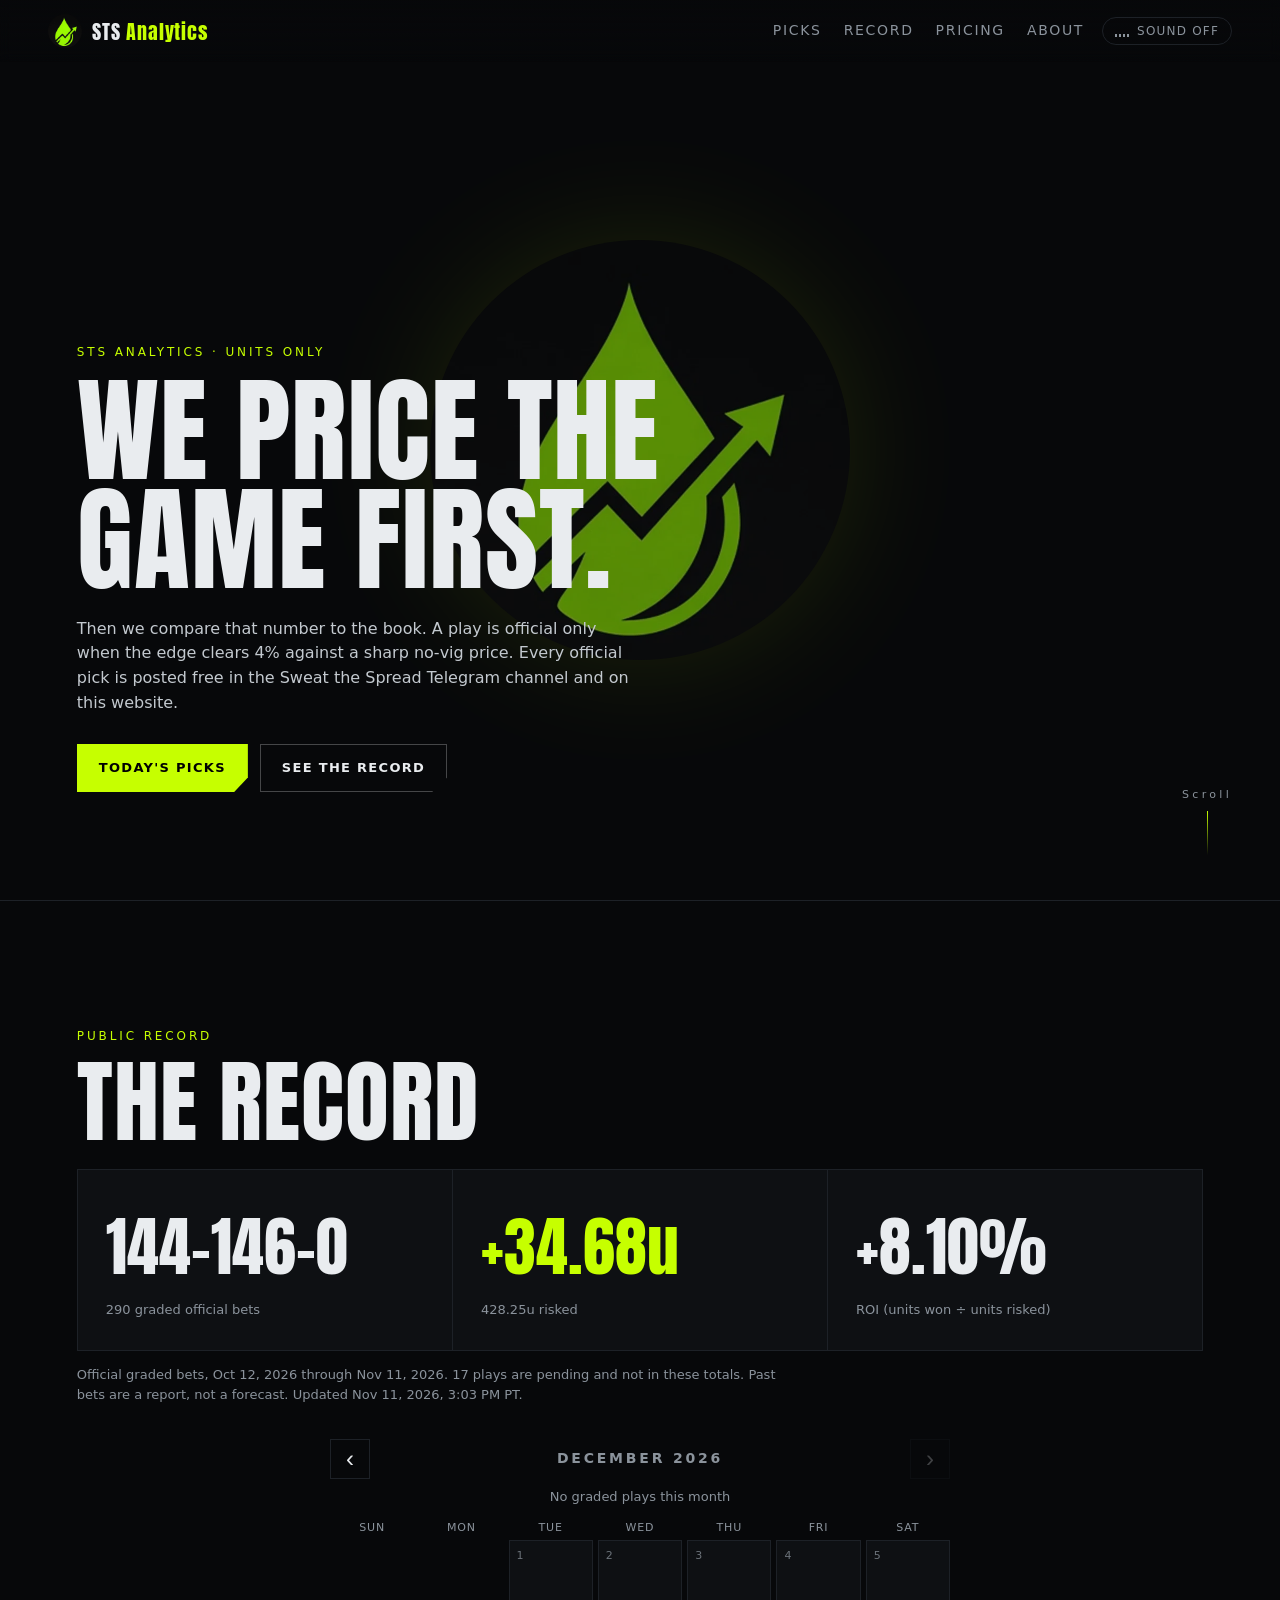
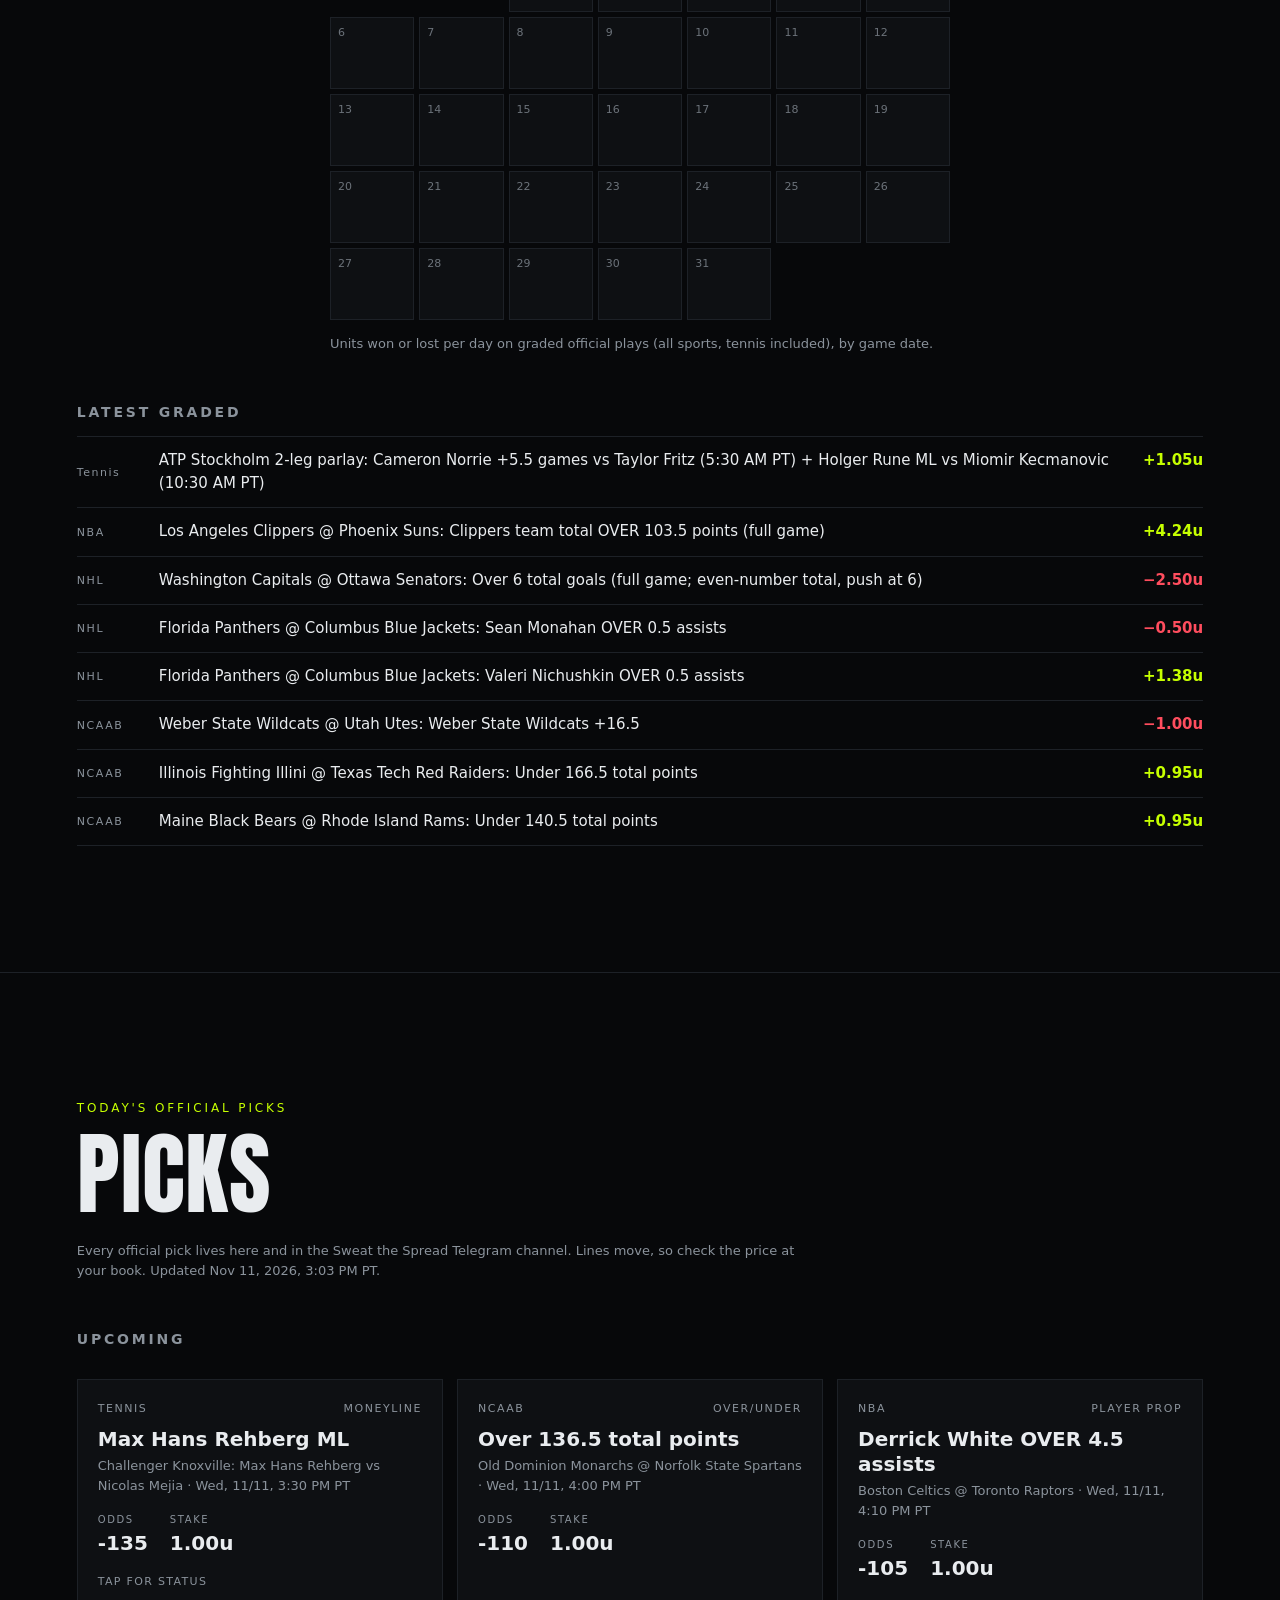
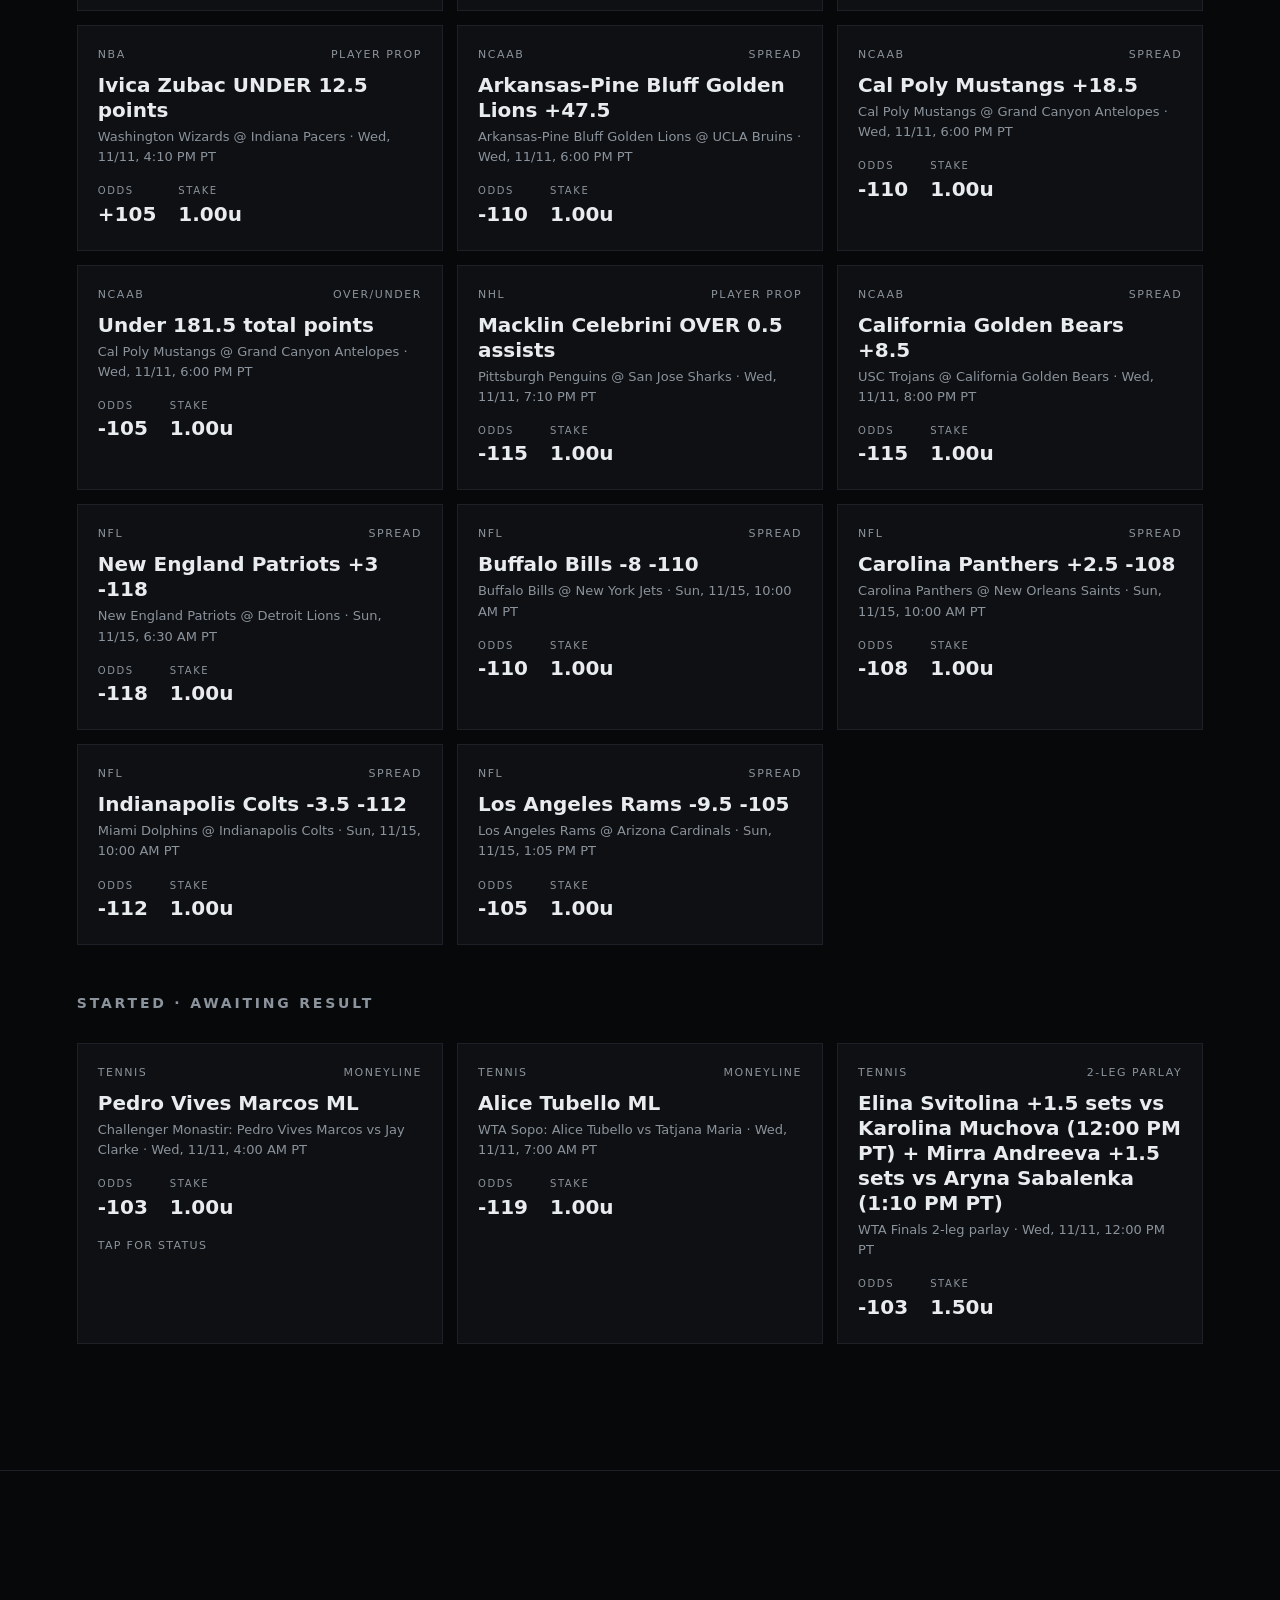
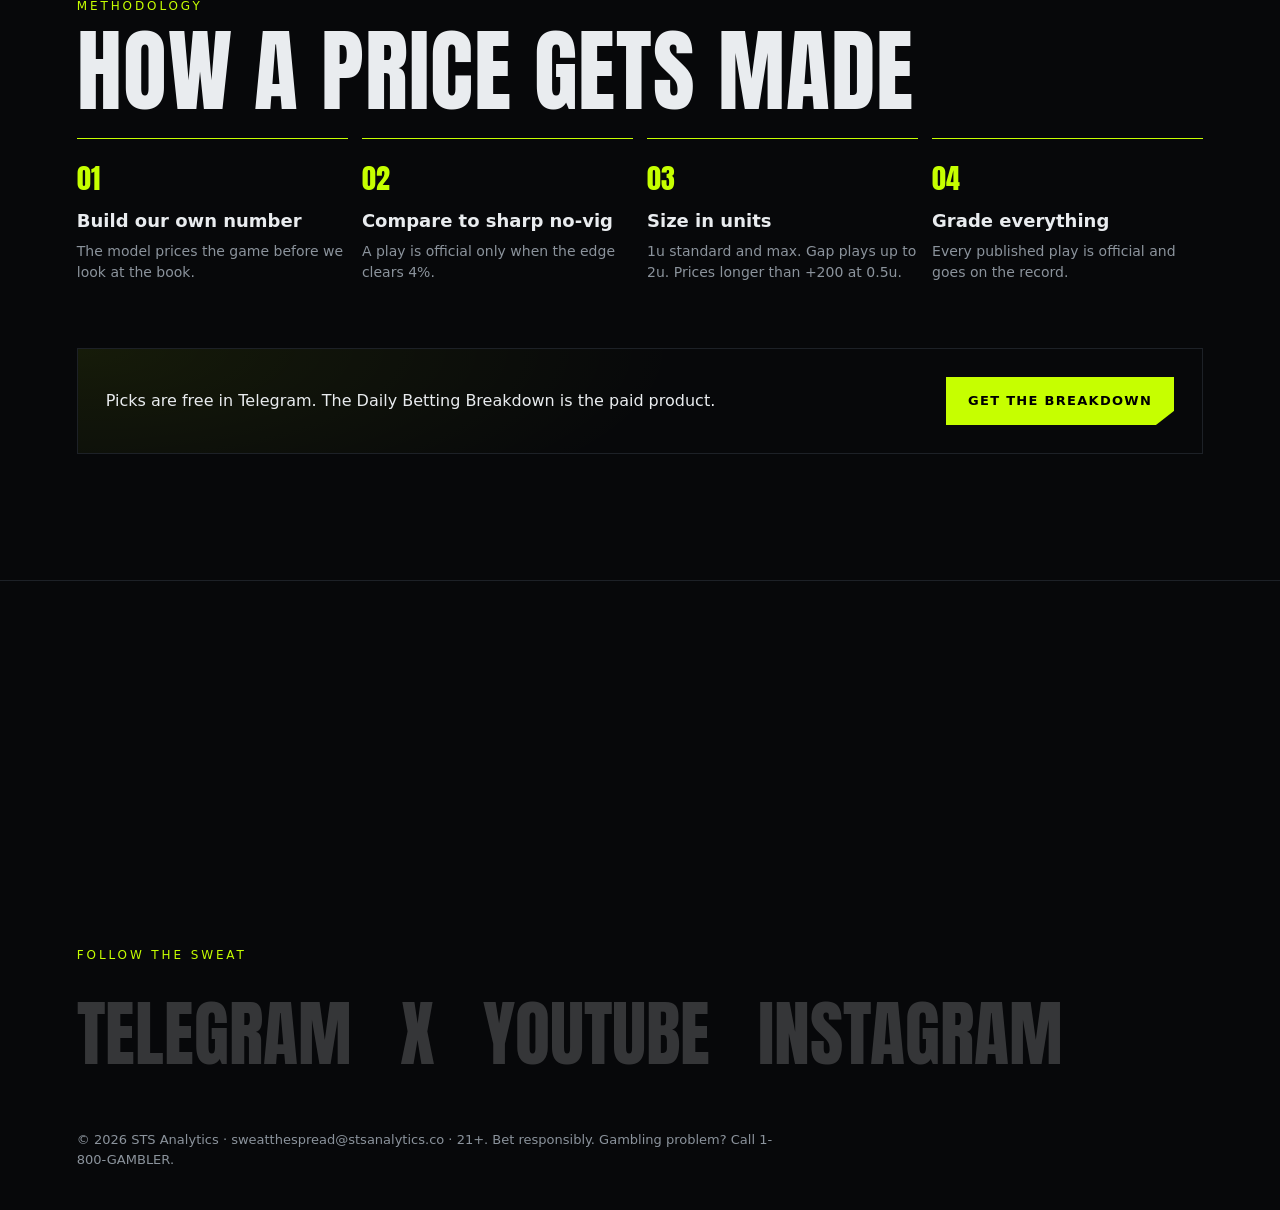
==== index.html @ be9ca6a3 "site update 2026-11-11_1503" ====
<!doctype html>
<html lang="en">
<head>
<meta charset="utf-8">
<meta name="viewport" content="width=device-width,initial-scale=1,viewport-fit=cover">
<title>STS Analytics — Sweat the Spread</title>
<meta name="description" content="Model-first betting analytics. Every official pick posted free, graded in units.">
<meta name="robots" content="noindex,nofollow">
<meta name="theme-color" content="#07080a">
<link rel="icon" href="/assets/favicon.ico">
<link rel="preload" href="/assets/sweat_the_spread_profile.webp" as="image">
<link rel="stylesheet" href="/style.css?v=20261108rr">
</head>
<body>
<a class="skip" href="#picks">Skip to picks</a>
<header class="nav">
  <a class="brand" href="/"><img src="/assets/sweat_the_spread_profile.webp" alt="" width="34" height="34"><span>STS<b>Analytics</b></span></a>
  <nav><a href="/#picks" class="glitch" data-text="Picks">Picks</a><a href="/#record" class="glitch" data-text="Record">Record</a><a href="/pricing/" class="glitch" data-text="Pricing">Pricing</a><a href="/about/" class="glitch" data-text="About">About</a></nav>
  <button id="sound" class="sound" aria-pressed="false" aria-label="Ambient sound off"><span class="bars"><i></i><i></i><i></i><i></i></span><span class="lbl">Sound off</span></button>
</header>

<section id="top" class="hero">
  <div id="hero3d" class="hero3d" aria-hidden="true"><img class="hero-fallback" src="/assets/sweat_the_spread_profile.webp" alt="" width="420" height="420"></div>
  <div class="hero-copy">
    <p class="kicker scramble">STS Analytics · Units only</p>
    <h1 class="glitch big" data-text="We price the game first.">We price the game first.</h1>
    <p class="lede">Then we compare that number to the book. A play is official only when the edge clears 4% against a sharp no‑vig price. Every official pick is posted free in the Sweat the Spread Telegram channel and on this website.</p>
    <div class="ctas"><a class="btn glitch" data-text="Today's picks" href="#picks">Today's picks</a><a class="btn ghost glitch" data-text="See the record" href="#record">See the record</a></div>
  </div>
  <div class="scrollhint"><span>Scroll</span><i></i></div>
</section>

<section id="record" class="sect reveal">
  <p class="kicker">Public record</p>
  <h2 class="glitch" data-text="The record">The record</h2>
  <div class="stats">
    <div class="stat"><span class="n" id="r-wl">—</span><span class="l" id="r-n">graded official bets</span></div>
    <div class="stat"><span class="n lime" id="r-u">—</span><span class="l" id="r-risk">units</span></div>
    <div class="stat"><span class="n" id="r-roi">—</span><span class="l">ROI (units won ÷ units risked)</span></div>
  </div>
  <p class="fine" id="r-fine">Past bets are a report, not a forecast.</p>
  <div class="cal" id="cal" aria-label="Units by day">
    <div class="calh"><button class="calnav" id="cal-prev" aria-label="Previous month">&#8249;</button><h3 id="cal-m">—</h3><button class="calnav" id="cal-next" aria-label="Next month">&#8250;</button></div>
    <p class="caltot" id="cal-tot"></p>
    <div class="calg calw"><span>Sun</span><span>Mon</span><span>Tue</span><span>Wed</span><span>Thu</span><span>Fri</span><span>Sat</span></div>
    <div class="calg" id="cal-g"></div>
    <p class="fine">Units won or lost per day on graded official plays (all sports, tennis included), by game date.</p>
  </div>
  <h3>Latest graded</h3>
  <ul class="graded" id="latest"></ul>
</section>

<section id="picks" class="sect picks">
  <p class="kicker">Today's official picks</p>
  <h2 class="glitch" data-text="Picks">Picks</h2>
  <p class="fine">Every official pick lives here and in the Sweat the Spread Telegram channel. Lines move, so check the price at your book. <span id="p-upd"></span></p>
  <h3>Upcoming</h3>
  <div class="cards" id="cards-up"></div>
  <h3>Started · awaiting result</h3>
  <div class="cards" id="cards-aw"></div>
  <noscript><p class="fine">Turn on JavaScript to load today's picks.</p></noscript>
</section>

<section id="method" class="sect reveal">
  <p class="kicker">Methodology</p>
  <h2 class="glitch" data-text="How a price gets made">How a price gets made</h2>
  <ol class="steps">
    <li class="reveal"><b>01</b><h4>Build our own number</h4><p>The model prices the game before we look at the book.</p></li>
    <li class="reveal"><b>02</b><h4>Compare to sharp no‑vig</h4><p>A play is official only when the edge clears 4%.</p></li>
    <li class="reveal"><b>03</b><h4>Size in units</h4><p>1u standard and max. Gap plays up to 2u. Prices longer than +200 at 0.5u.</p></li>
    <li class="reveal"><b>04</b><h4>Grade everything</h4><p>Every published play is official and goes on the record.</p></li>
  </ol>
  <div class="cta-band reveal"><p>Picks are free in Telegram. The Daily Betting Breakdown is the paid product.</p><a class="btn glitch" data-text="Get the breakdown" href="mailto:sweatthespread@stsanalytics.co?subject=Daily%20Betting%20Breakdown">Get the breakdown</a></div>
</section>

<footer class="foot">
  <canvas id="particles" aria-hidden="true"></canvas>
  <p class="kicker">Follow the sweat</p>
  <ul class="socials">
    <li><a data-icon="telegram" href="/#picks" id="tg-link">Telegram</a></li>
    <li><a data-icon="x" href="https://x.com/SweattheSpread" rel="noopener" target="_blank">X</a></li>
    <li><a data-icon="youtube" href="https://www.youtube.com/@sweatthespread" rel="noopener" target="_blank">YouTube</a></li>
    <li><a data-icon="instagram" href="https://instagram.com/sweatthespread" rel="noopener" target="_blank">Instagram</a></li>
  </ul>
  <p class="fine">© 2026 STS Analytics · sweatthespread@stsanalytics.co · 21+. Bet responsibly. Gambling problem? Call 1-800-GAMBLER.</p>
</footer>
<script src="/vendor/gsap.min.js" defer></script>
<script src="/vendor/ScrollTrigger.min.js" defer></script>
<script src="/vendor/lenis.min.js" defer></script>
<script src="/live.js?v=20261111parlay" defer></script>
<script type="module" src="/main.js?v=20261111parlay"></script>
<!-- Cloudflare Web Analytics --><script defer src='https://static.cloudflareinsights.com/beacon.min.js' data-cf-beacon='{"token": "a010030c76fa4e209f8706716a4c3b80"}'></script><!-- End Cloudflare Web Analytics -->
</body>
</html>
---- style.css ----
@font-face{font-family:Anton;src:url(assets/anton.woff2) format("woff2");font-display:swap}
:root{--bg:#07080a;--bg2:#0e1013;--line:#1d2127;--tx:#e9ecef;--mut:#8b939c;--lime:#C6FF00;--red:#ff4d5e}
*{box-sizing:border-box;margin:0;padding:0}
html{background:var(--bg);color:var(--tx);font:16px/1.55 system-ui,-apple-system,Segoe UI,Roboto,sans-serif;-webkit-text-size-adjust:100%}
html.lenis,html.lenis body{height:auto}.lenis.lenis-smooth{scroll-behavior:auto!important}
body{overflow-x:hidden}
a{color:inherit}
.skip{position:absolute;left:-999px}.skip:focus{left:8px;top:8px;z-index:99;background:var(--lime);color:#000;padding:6px 10px}
.nav{position:fixed;inset:0 0 auto 0;z-index:20;display:flex;align-items:center;gap:18px;padding:14px clamp(16px,4vw,48px);background:linear-gradient(#07080acc,#07080a00);backdrop-filter:blur(6px)}
.brand{display:flex;align-items:center;gap:10px;text-decoration:none;font-family:Anton,Impact,sans-serif;letter-spacing:.04em;font-size:20px}
.brand img{border-radius:50%}.brand b{color:var(--lime);font-weight:400;margin-left:6px}
.nav nav{display:flex;gap:22px;margin-left:auto;font-size:14px;text-transform:uppercase;letter-spacing:.12em}
.nav nav a{text-decoration:none;color:var(--mut)}.nav nav a:hover{color:var(--tx)}
.sound{display:flex;align-items:center;gap:8px;background:none;border:1px solid var(--line);color:var(--mut);border-radius:99px;padding:6px 12px;font:12px system-ui;letter-spacing:.1em;text-transform:uppercase;cursor:pointer}
.bars{display:flex;gap:2px;align-items:flex-end;height:12px}.bars i{width:2px;height:3px;background:currentColor;transition:height .2s}
.sound[aria-pressed=true]{color:var(--lime);border-color:var(--lime)}
.sound[aria-pressed=true] .bars i{animation:eq .9s infinite ease-in-out}.bars i:nth-child(2){animation-delay:-.3s!important}.bars i:nth-child(3){animation-delay:-.6s!important}.bars i:nth-child(4){animation-delay:-.15s!important}
@keyframes eq{50%{height:12px}}
.hero{position:relative;min-height:100svh;display:flex;align-items:flex-end;padding:0 clamp(16px,6vw,96px) 12vh;overflow:hidden}
.hero3d{position:absolute;inset:0;display:grid;place-items:center}
.hero3d canvas{position:absolute;inset:0;width:100%!important;height:100%!important}
.hero-fallback{width:min(60vw,420px);height:auto;opacity:.55;border-radius:50%;filter:drop-shadow(0 0 60px #c6ff0033)}
.hero3d.live .hero-fallback{display:none}
.hero-copy{position:relative;max-width:760px;pointer-events:none}.hero-copy a{pointer-events:auto}
.kicker{font-size:12px;letter-spacing:.24em;text-transform:uppercase;color:var(--lime);margin-bottom:14px}
h1,h2{font-family:Anton,Impact,sans-serif;font-weight:400;text-transform:uppercase;line-height:.95;letter-spacing:.01em}
h1.big{font-size:clamp(48px,9vw,128px)}
h2{font-size:clamp(40px,7vw,96px);margin-bottom:24px}
h3{font-size:14px;letter-spacing:.2em;text-transform:uppercase;color:var(--mut);margin:48px 0 12px}
.lede{max-width:560px;color:#c3c9cf;margin:22px 0 28px}
.ctas{display:flex;gap:12px;flex-wrap:wrap}
.btn{display:inline-block;position:relative;padding:14px 22px;background:var(--lime);color:#000;text-decoration:none;font-weight:700;text-transform:uppercase;letter-spacing:.1em;font-size:13px;clip-path:polygon(0 0,100% 0,100% 70%,92% 100%,0 100%)}
.btn.ghost{background:transparent;color:var(--tx);outline:1px solid #ffffff40;outline-offset:-1px}
.scrollhint{position:absolute;right:clamp(16px,4vw,48px);bottom:5vh;font-size:11px;letter-spacing:.3em;color:var(--mut);display:flex;flex-direction:column;align-items:center;gap:8px}
.scrollhint i{width:1px;height:44px;background:linear-gradient(var(--lime),transparent);animation:drip 1.8s infinite}
@keyframes drip{0%{transform:scaleY(0);transform-origin:top}50%{transform:scaleY(1);transform-origin:top}51%{transform-origin:bottom}100%{transform:scaleY(0);transform-origin:bottom}}
.sect{position:relative;padding:14vh clamp(16px,6vw,96px);border-top:1px solid var(--line);background:var(--bg)}
.stats{display:grid;grid-template-columns:repeat(3,1fr);gap:1px;background:var(--line);border:1px solid var(--line)}
.stat{background:var(--bg2);padding:28px}
.stat .n{display:block;font-family:Anton,Impact,sans-serif;font-size:clamp(34px,5vw,64px);font-variant-numeric:tabular-nums}
.stat .l{color:var(--mut);font-size:13px}
.lime{color:var(--lime)}
.fine{color:var(--mut);font-size:13px;margin-top:14px;max-width:720px}
.graded{list-style:none;border-top:1px solid var(--line)}
.graded li{display:grid;grid-template-columns:70px 1fr auto;gap:12px;padding:12px 0;border-bottom:1px solid var(--line);font-size:15px}
.lg{font-size:11px;letter-spacing:.14em;color:var(--mut);align-self:center}
.u{font-variant-numeric:tabular-nums;font-weight:700}.win{color:var(--lime)}.loss{color:var(--red)}
.cards{display:grid;grid-template-columns:repeat(auto-fill,minmax(280px,1fr));gap:14px;margin-top:28px}
.card{background:var(--bg2);border:1px solid var(--line);padding:20px;position:relative;transition:border-color .2s,transform .2s}
.card:hover{border-color:#c6ff0080;transform:translateY(-2px)}
.card.gap::before{content:"";position:absolute;inset:0 auto 0 0;width:3px;background:var(--lime)}
.card header{display:flex;justify-content:space-between;font-size:11px;letter-spacing:.14em;text-transform:uppercase;color:var(--mut)}
.card h4{font-size:20px;margin:10px 0 4px;line-height:1.25}
.card .m{color:var(--mut);font-size:13px}
.card dl{display:flex;gap:22px;margin-top:16px}
.card dt{font-size:10px;letter-spacing:.16em;text-transform:uppercase;color:var(--mut)}
.card dd{font-size:20px;font-weight:700;font-variant-numeric:tabular-nums}
.steps{list-style:none;display:grid;grid-template-columns:repeat(4,1fr);gap:14px}
.steps li{border-top:1px solid var(--lime);padding-top:18px}.steps b{font-family:Anton,Impact;color:var(--lime);font-size:28px;font-weight:400}
.steps h4{margin:6px 0;font-size:18px}.steps p{color:var(--mut);font-size:14px}
.cta-band{margin-top:64px;display:flex;justify-content:space-between;align-items:center;gap:20px;flex-wrap:wrap;padding:28px;border:1px solid var(--line);background:radial-gradient(600px 200px at 0 0,#c6ff0014,transparent)}
.foot{position:relative;min-height:70vh;padding:12vh clamp(16px,6vw,96px) 40px;border-top:1px solid var(--line);display:flex;flex-direction:column;justify-content:flex-end;overflow:hidden}
#particles{position:absolute;inset:0;width:100%;height:100%;pointer-events:none}
.socials{position:relative;list-style:none;display:flex;flex-wrap:wrap;gap:clamp(16px,4vw,48px)}
.socials a{font-family:Anton,Impact;font-size:clamp(32px,6vw,72px);text-transform:uppercase;text-decoration:none;color:#ffffff30;transition:color .25s}
.socials a:hover,.socials a:focus-visible{color:var(--lime)}
.foot .fine{position:relative;margin-top:40px}
/* glitch */
.glitch{position:relative}
.glitch::before,.glitch::after{content:attr(data-text);position:absolute;inset:0;opacity:0;pointer-events:none;padding:inherit}
.glitch:hover::before,.glitch:focus-visible::before{opacity:.85;color:#ff2fd6;animation:g1 .35s steps(2) infinite;mix-blend-mode:screen}
.glitch:hover::after,.glitch:focus-visible::after{opacity:.85;color:#00f0ff;animation:g2 .35s steps(2) infinite;mix-blend-mode:screen}
.btn.glitch::before,.btn.glitch::after{display:flex;align-items:center;justify-content:center}
@keyframes g1{0%{clip-path:inset(10% 0 60% 0);transform:translate(-3px,-1px)}50%{clip-path:inset(55% 0 20% 0);transform:translate(3px,1px)}100%{clip-path:inset(30% 0 45% 0);transform:translate(-2px,0)}}
@keyframes g2{0%{clip-path:inset(65% 0 5% 0);transform:translate(3px,1px)}50%{clip-path:inset(5% 0 70% 0);transform:translate(-3px,-1px)}100%{clip-path:inset(40% 0 35% 0);transform:translate(2px,0)}}
.reveal{opacity:0;transform:translateY(40px)}
.no-js .reveal,.reduced .reveal{opacity:1;transform:none}
@media (max-width:760px){
 .nav{gap:10px;flex-wrap:wrap}.brand span{display:none}.nav nav{gap:12px;font-size:11px;letter-spacing:.08em;margin-left:0}.sound .lbl{display:none}.sound{margin-left:auto;padding:6px 9px}
 .stats{grid-template-columns:1fr}.stat{padding:20px}
 .steps{grid-template-columns:1fr 1fr}
 .graded li{grid-template-columns:54px 1fr auto;font-size:14px}
 .cards{grid-template-columns:1fr}
 .hero{padding-bottom:14vh}
 .hero3d{align-items:start;padding-top:16vh}
}
@media (prefers-reduced-motion:reduce){*{animation:none!important;transition:none!important}}
.phero{padding:22vh clamp(16px,6vw,96px) 10vh;background:radial-gradient(900px 400px at 80% 0,#c6ff0012,transparent)}
.plans{display:grid;grid-template-columns:repeat(3,1fr);gap:14px}
.plan{background:var(--bg2);border:1px solid var(--line);padding:28px;display:flex;flex-direction:column;gap:14px}
.plan.hot{border-color:#c6ff0080;box-shadow:0 0 60px #c6ff0012}
.plan h2{margin:0;font-size:clamp(44px,5vw,72px)}.plan h2 small{font:600 15px system-ui;color:var(--mut);margin-left:6px;text-transform:none}
.plan .alt{color:var(--mut);margin-top:-8px}.plan ul{list-style:none;flex:1}.plan li{padding:8px 0;border-top:1px solid var(--line);color:#c3c9cf;font-size:15px}
.plan .btn{align-self:flex-start}
.story{display:grid;grid-template-columns:repeat(3,1fr);gap:28px}.story .num{display:block;font-family:Anton,Impact;font-weight:400;font-size:clamp(64px,8vw,120px);color:var(--lime);line-height:1}
.story p{color:#c3c9cf;margin-top:10px}
.rules{list-style:none}.rules li{padding:14px 0;border-top:1px solid var(--line);font-size:17px}
.card .tm{font-size:11px;color:var(--lime);letter-spacing:.1em}
.empty{color:var(--mut);font-size:14px}
@media (max-width:760px){.plans,.story{grid-template-columns:1fr}}
.inside{list-style:none;display:grid;grid-template-columns:repeat(2,1fr);gap:0 28px}
.inside li{padding:16px 0;border-top:1px solid var(--line);display:flex;flex-direction:column;gap:4px}.inside b{font-size:17px}.inside span{color:#c3c9cf;font-size:15px}
.samples{display:grid;grid-template-columns:repeat(2,1fr);gap:28px;margin-top:28px}
.sample{display:grid;grid-template-columns:minmax(0,1fr) minmax(0,1fr);gap:20px;align-items:end;background:var(--bg2);border:1px solid var(--line);padding:18px}
.thumb{position:relative;display:block;border:1px solid var(--line);overflow:hidden}.thumb img{display:block;width:100%;height:auto;transition:transform .4s}.thumb:hover img{transform:scale(1.03)}
.tag{position:absolute;left:0;top:0;background:var(--lime);color:#000;font-size:11px;font-weight:700;letter-spacing:.08em;text-transform:uppercase;padding:5px 8px}
.sh{font-family:Anton,Impact;font-weight:400;font-size:32px;color:var(--tx);letter-spacing:0;text-transform:uppercase;margin:0 0 6px}
.sample .m,.plan .m{color:var(--mut);font-size:13px;margin-bottom:16px}
.plans.one{grid-template-columns:minmax(0,520px)}
@media (max-width:1000px){.samples{grid-template-columns:1fr}}
@media (max-width:760px){.inside{grid-template-columns:1fr}.sample{grid-template-columns:1fr}}
.samples{grid-template-columns:1fr}
.sample{grid-template-columns:minmax(0,2fr) minmax(0,1fr)}
.thumb.spread{display:grid;grid-template-columns:1fr 1fr;gap:6px;background:#000;padding:6px}
@media (max-width:760px){.sample{grid-template-columns:1fr}.thumb.spread{grid-template-columns:1fr}}

.cal{margin:34px 0 30px}.calh{display:flex;align-items:center;justify-content:space-between;gap:12px}.calh h3{margin:0;text-align:center;flex:1}
.calnav{background:none;border:1px solid var(--line);color:var(--tx);width:40px;height:40px;font-size:24px;line-height:1;cursor:pointer}.calnav:hover:not(:disabled){border-color:var(--lime);color:var(--lime)}.calnav:disabled{opacity:.25;cursor:default}
.caltot{text-align:center;color:var(--mut);font-size:13px;margin:8px 0 12px}.caltot b.win{color:var(--lime)}.caltot b.loss{color:var(--red)}
.calg{display:grid;grid-template-columns:repeat(7,minmax(0,1fr));gap:4px}.calw span{font-size:11px;color:var(--mut);text-align:center;text-transform:uppercase;letter-spacing:.08em;padding-bottom:4px}
.cd{aspect-ratio:1/1;min-height:44px;background:var(--bg2);border:1px solid var(--line);display:flex;flex-direction:column;justify-content:space-between;padding:5px;font-size:11px;color:var(--mut)}
.cd.e{background:none;border-color:transparent}.cd b{font-size:14px;font-weight:700;color:var(--tx);text-align:right}
.cd.up{background:rgba(198,255,0,.14);border-color:rgba(198,255,0,.55)}.cd.up b{color:var(--lime)}.cd.dn{background:rgba(255,77,94,.14);border-color:rgba(255,77,94,.55)}.cd.dn b{color:var(--red)}
@media(max-width:520px){.calg{gap:3px}.cd{padding:3px;font-size:9px;min-height:40px}.cd b{font-size:11px;letter-spacing:-.02em}}
@media(min-width:601px){.cal{max-width:620px;margin-left:auto;margin-right:auto}.calg{gap:5px}.cd{aspect-ratio:auto;height:72px;min-height:0;padding:6px 7px}.cd span{font-size:11px;opacity:.75}.cd b{font-size:17px;text-align:center;letter-spacing:-.01em}}
/* live score popover + meter */
.card.has-live{cursor:pointer}.card.lv-open{border-color:var(--lime);transform:none;z-index:5}
.lv-row{display:flex;align-items:center;gap:12px;margin-top:14px;flex-wrap:wrap}
.lv-hint{font-size:11px;letter-spacing:.12em;text-transform:uppercase;color:var(--mut);display:flex;align-items:center;gap:6px}
.dot{width:7px;height:7px;border-radius:50%;background:var(--red);display:inline-block;animation:lvp 1.4s infinite}@keyframes lvp{50%{opacity:.3}}
.lv-m{display:flex;align-items:center;gap:8px;font-size:12px;font-weight:700;letter-spacing:.08em;text-transform:uppercase}
.lv-m i{display:block;width:84px;height:8px;border-radius:4px;background:#ffffff14;position:relative;overflow:hidden}
.lv-m i::after{content:"";position:absolute;inset:0 auto 0 0;border-radius:4px}
.lv-m.g{color:var(--lime)}.lv-m.g i::after{width:85%;background:var(--lime)}
.lv-m.y{color:#ffd23f}.lv-m.y i::after{width:50%;background:#ffd23f}
.lv-m.r{color:var(--red)}.lv-m.r i::after{width:18%;background:var(--red)}
.lv-pop{position:absolute;top:0;width:310px;background:#0b0d10;border:1px solid var(--lime);padding:16px 18px;z-index:20;cursor:default;box-shadow:0 12px 40px #000c}
.lv-pop.side-r{left:calc(100% + 10px)}.lv-pop.side-l{right:calc(100% + 10px)}
.lv-x{position:absolute;top:6px;right:8px;background:none;border:0;color:var(--mut);font-size:22px;cursor:pointer;line-height:1}
.lv-s{font-size:12px;letter-spacing:.12em;text-transform:uppercase;color:var(--mut);display:flex;gap:6px;align-items:center}.lv-s.in{color:var(--tx)}
.lv-k{font-size:13px;font-weight:700;margin-bottom:4px}.lv-leg+.lv-leg{border-top:1px solid var(--line);margin-top:12px;padding-top:12px}
.lv-t{width:100%;border-collapse:collapse;margin:8px 0;font-variant-numeric:tabular-nums}.lv-t th{text-align:left;font-weight:600;font-size:15px;padding:3px 0}
.lv-t td{text-align:right;font-size:16px;font-weight:700;padding:3px 0 3px 10px;width:1%}.lv-t td.sc{font-size:22px}
.lv-why{font-size:13px;color:var(--mut);margin-top:6px}.lv-f{font-size:11px;color:var(--mut);margin-top:12px;opacity:.7}
@media (max-width:759px){.lv-pop{position:static;width:auto;margin-top:14px;box-shadow:none;border-color:#c6ff0080}}

.card .rr-legs{list-style:none;margin:12px 0 0;padding:0;font-size:13px}
.card .rr-legs li{display:grid;grid-template-columns:1fr auto auto;gap:10px;padding:4px 0;border-bottom:1px solid rgba(255,255,255,.06)}
.card .rr-legs .g{color:var(--mut)}
.card .rr-note{margin-top:10px;font-size:12px}
.card.rr dl{flex-wrap:wrap}
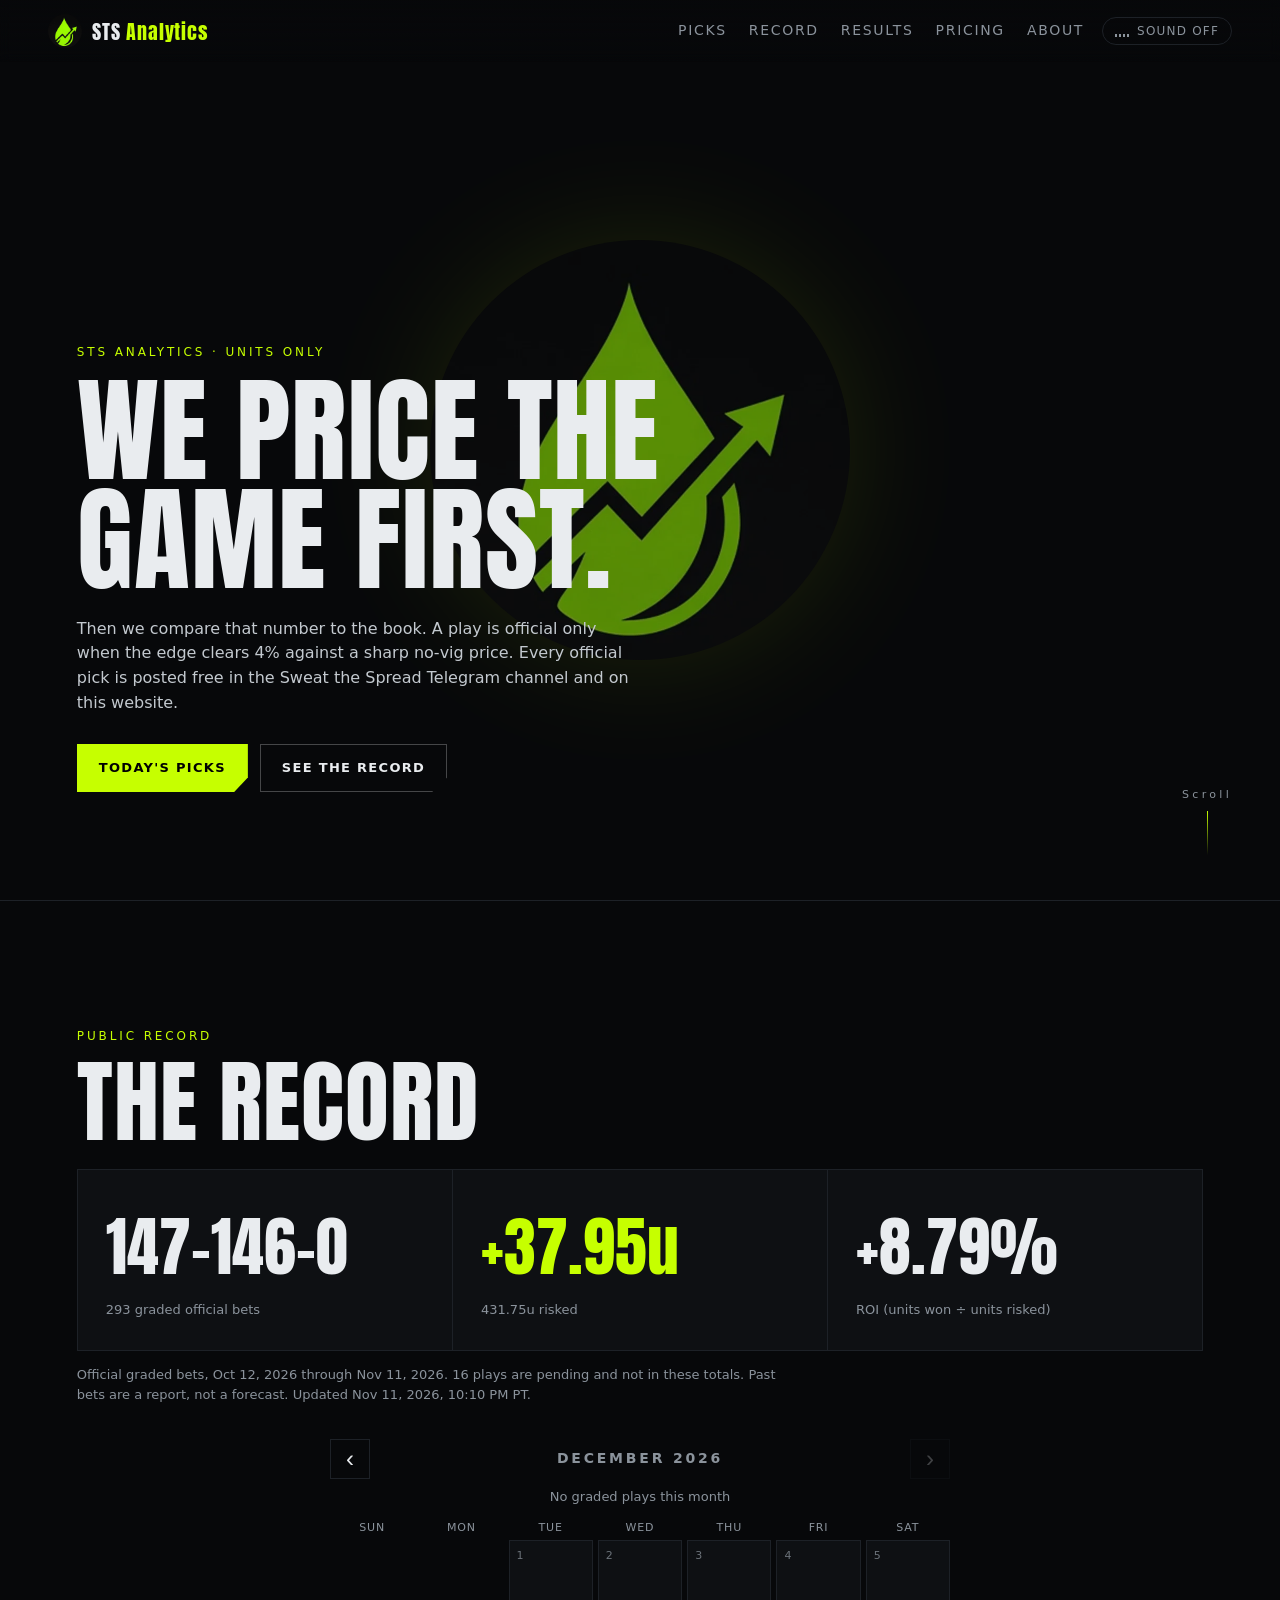
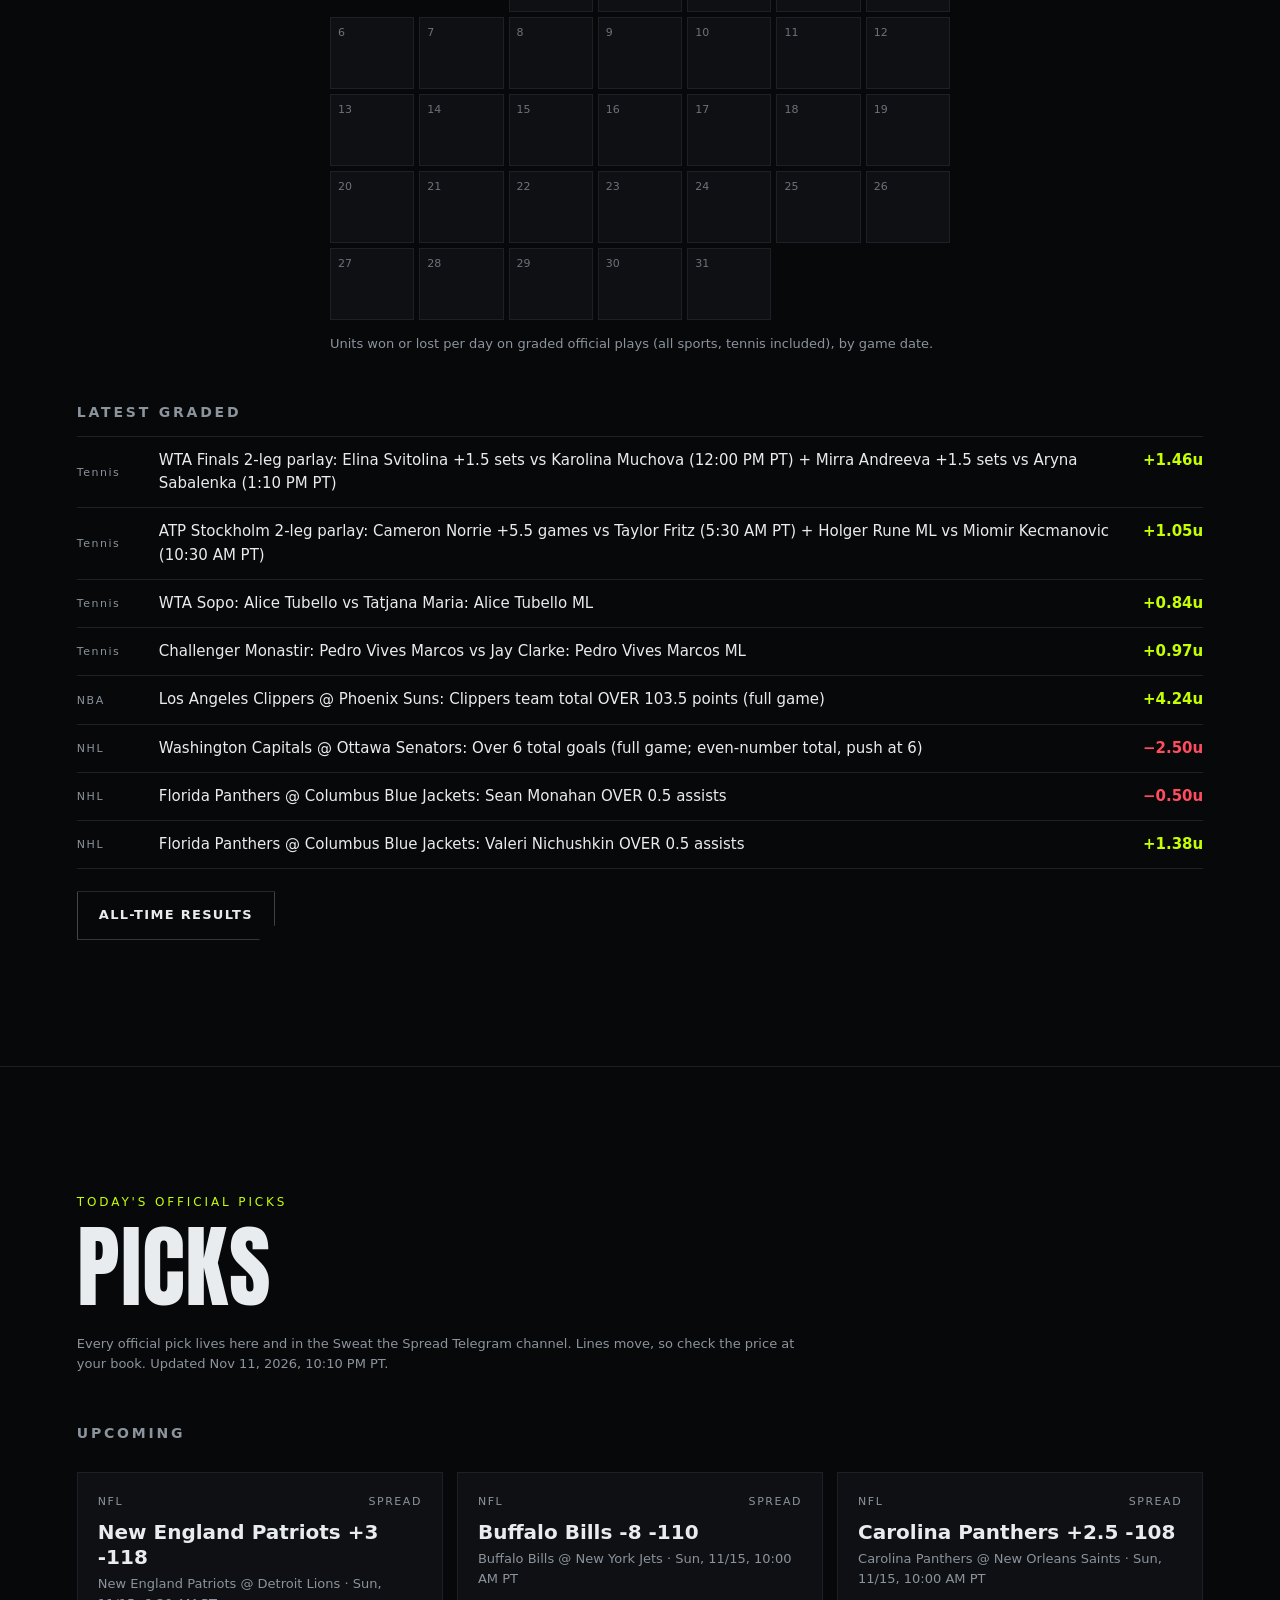
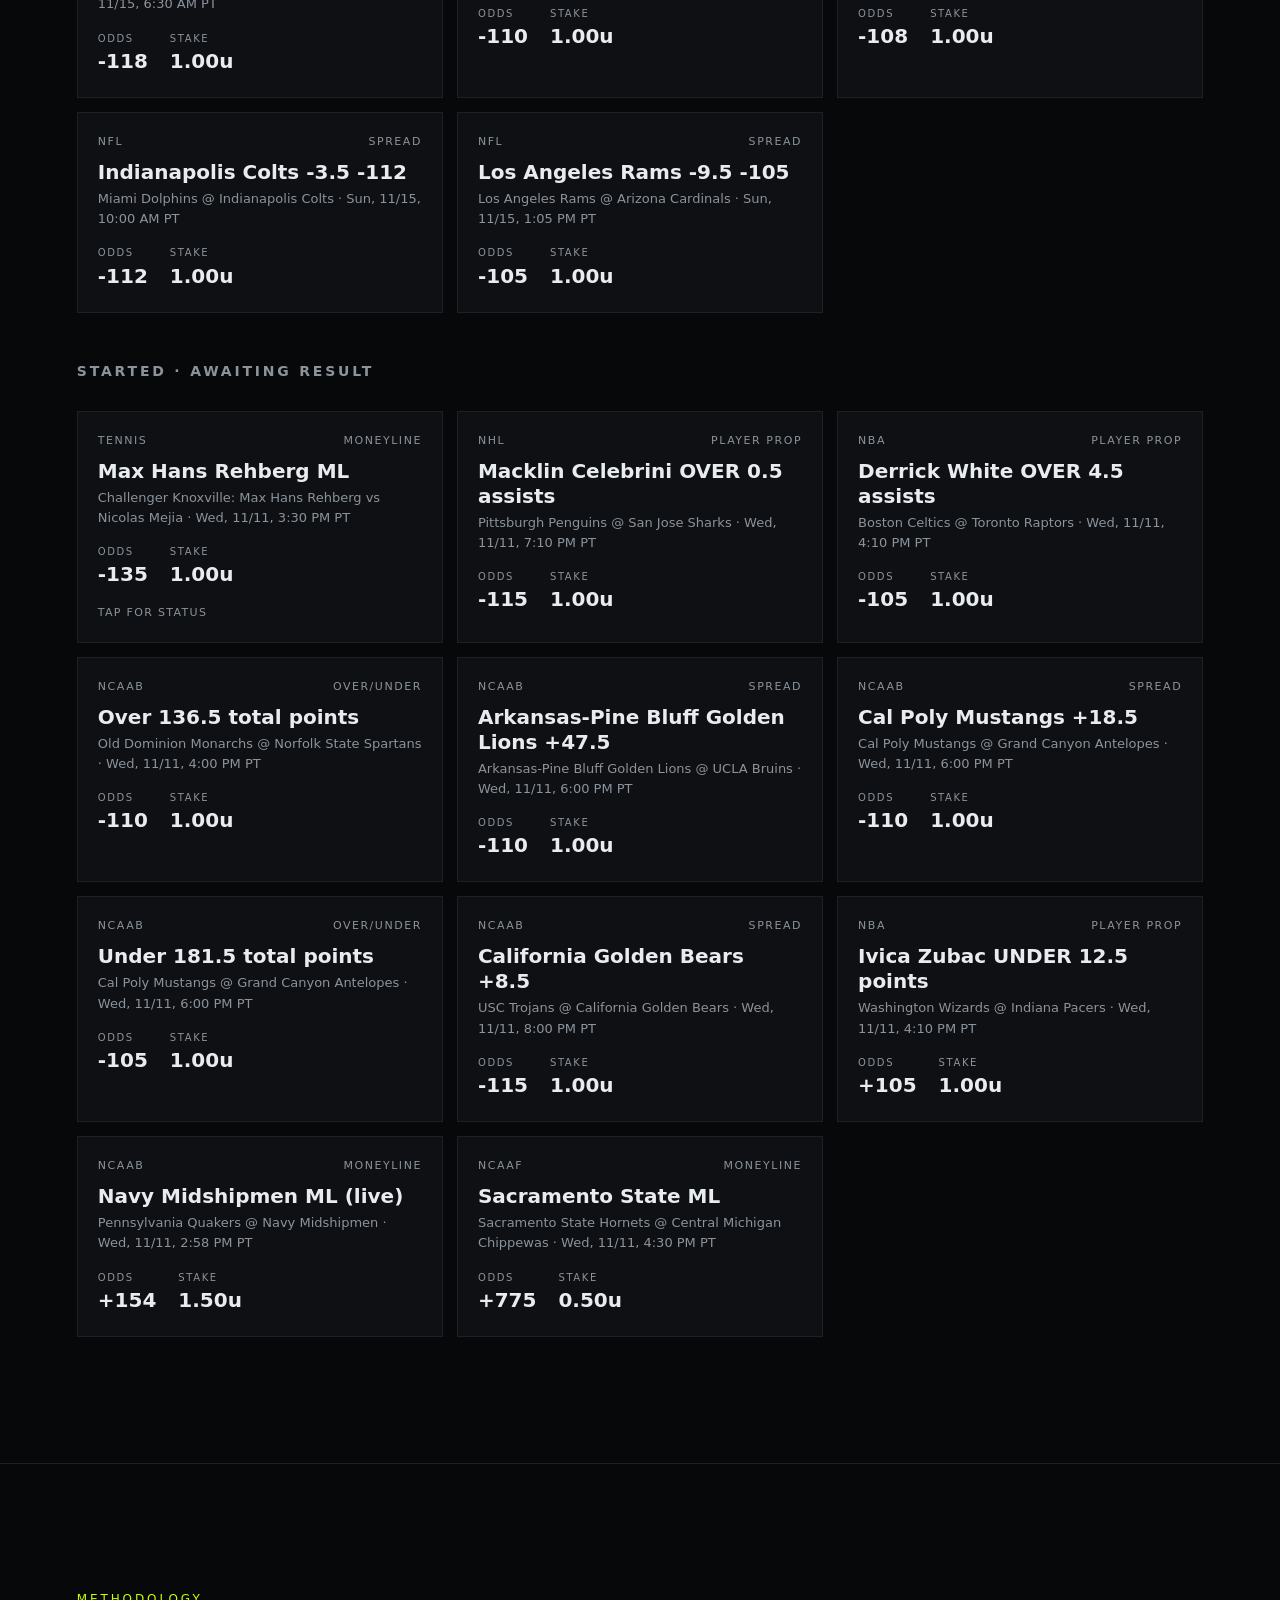
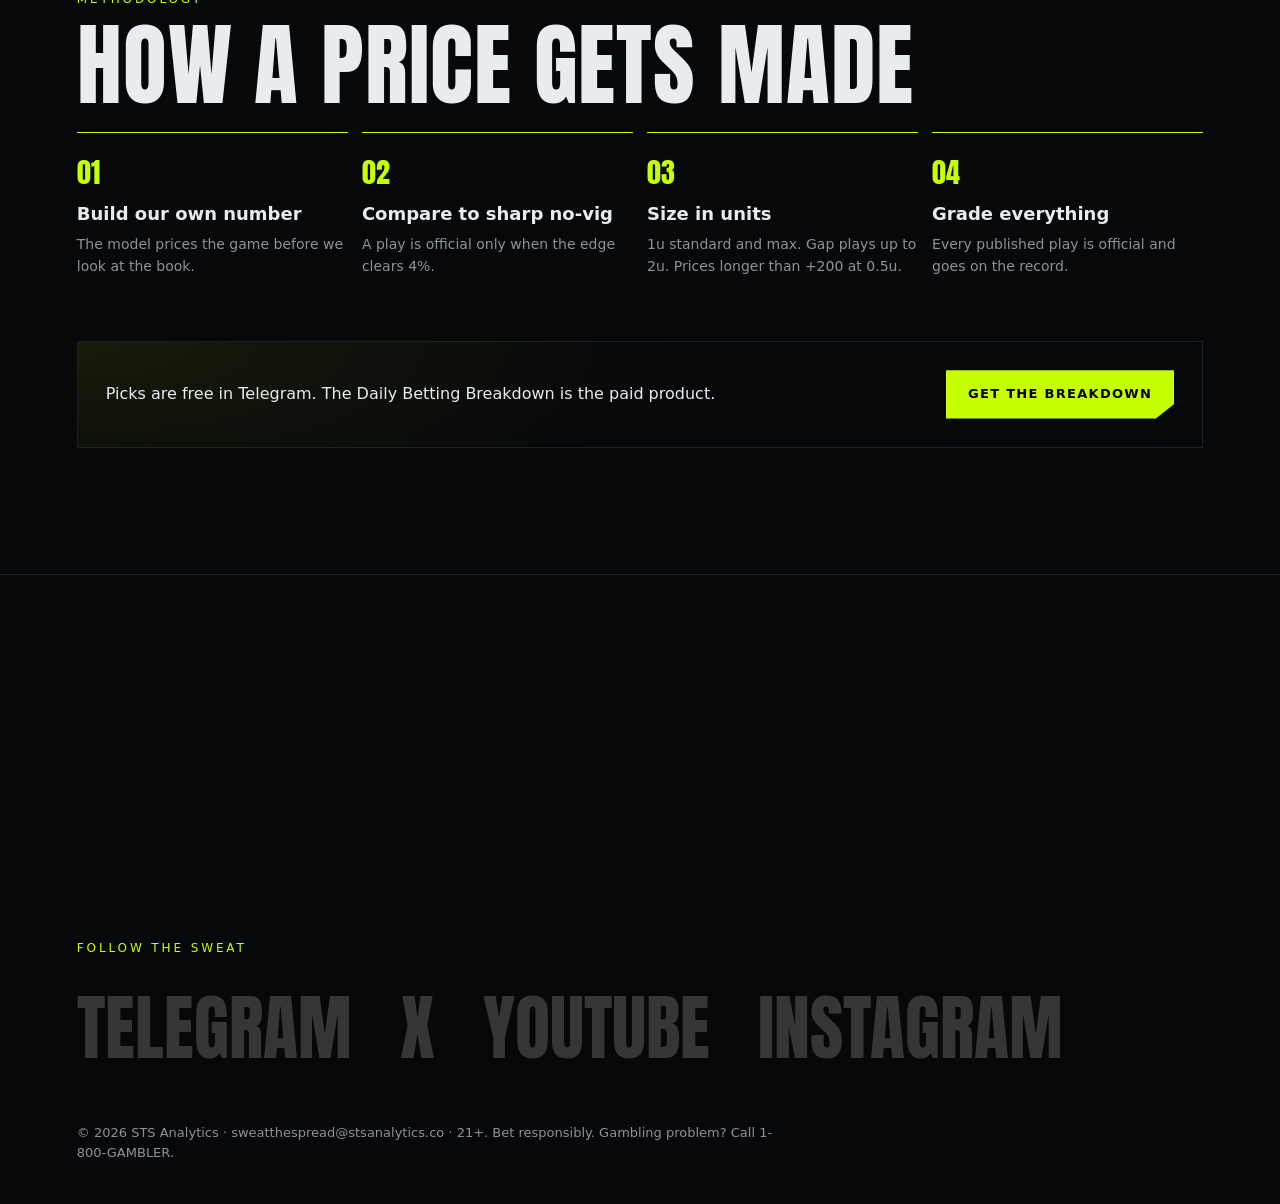
==== commit e5c9d722: "site update 2026-11-11_2210" ====
--- a/index.html
+++ b/index.html
@@ -9,13 +9,13 @@
 <meta name="theme-color" content="#07080a">
 <link rel="icon" href="/assets/favicon.ico">
 <link rel="preload" href="/assets/sweat_the_spread_profile.webp" as="image">
-<link rel="stylesheet" href="/style.css?v=20261108rr">
+<link rel="stylesheet" href="/style.css?v=20261112r">
 </head>
 <body>
 <a class="skip" href="#picks">Skip to picks</a>
 <header class="nav">
   <a class="brand" href="/"><img src="/assets/sweat_the_spread_profile.webp" alt="" width="34" height="34"><span>STS<b>Analytics</b></span></a>
-  <nav><a href="/#picks" class="glitch" data-text="Picks">Picks</a><a href="/#record" class="glitch" data-text="Record">Record</a><a href="/pricing/" class="glitch" data-text="Pricing">Pricing</a><a href="/about/" class="glitch" data-text="About">About</a></nav>
+  <nav><a href="/#picks" class="glitch" data-text="Picks">Picks</a><a href="/#record" class="glitch" data-text="Record">Record</a><a href="/results/" class="glitch" data-text="Results">Results</a><a href="/pricing/" class="glitch" data-text="Pricing">Pricing</a><a href="/about/" class="glitch" data-text="About">About</a></nav>
   <button id="sound" class="sound" aria-pressed="false" aria-label="Ambient sound off"><span class="bars"><i></i><i></i><i></i><i></i></span><span class="lbl">Sound off</span></button>
 </header>
 
@@ -48,6 +48,7 @@
   </div>
   <h3>Latest graded</h3>
   <ul class="graded" id="latest"></ul>
+  <p class="fine all-results"><a class="btn ghost glitch" data-text="All-time results" href="/results/">All-time results</a></p>
 </section>
 
 <section id="picks" class="sect picks">
--- a/style.css
+++ b/style.css
@@ -149,3 +149,60 @@
 .card .rr-legs .g{color:var(--mut)}
 .card .rr-note{margin-top:10px;font-size:12px}
 .card.rr dl{flex-wrap:wrap}
+
+/* all-time results */
+.nav nav a.on{color:var(--tx)}
+.results-page{padding-top:6vh}
+.eq-wrap{margin:36px 0 32px;background:var(--bg2);border:1px solid var(--line);padding:18px 18px 8px}
+.eq-head{display:flex;justify-content:space-between;align-items:baseline;gap:12px;flex-wrap:wrap}
+.eq-head h3{margin:0}
+.eq-tip{color:var(--mut);font-size:12px;margin:0}
+#eq-chart{display:block;width:100%;height:240px;cursor:crosshair}
+.rs-filters{display:flex;flex-direction:column;gap:16px;margin:8px 0 22px;padding:18px;border:1px solid var(--line);background:var(--bg2)}
+.rs-row{display:flex;flex-wrap:wrap;gap:14px;align-items:flex-end}
+.rs-field{display:flex;flex-direction:column;gap:6px;font-size:11px;letter-spacing:.12em;text-transform:uppercase;color:var(--mut)}
+.rs-field.tight{flex-direction:row;align-items:center;letter-spacing:.08em}
+.rs-field input,.rs-field select,.rs-presets button,.rs-chips button,.rs-pager button,#f-page-size{
+  background:var(--bg);border:1px solid var(--line);color:var(--tx);padding:8px 10px;font:13px/1.2 system-ui,sans-serif
+}
+.rs-field input[type=date],.rs-field select{min-width:150px;color-scheme:dark}
+.rs-presets{border:0;padding:0;min-width:0}
+.rs-presets legend,.rs-chips legend{font-size:11px;letter-spacing:.12em;text-transform:uppercase;color:var(--mut);margin-bottom:6px}
+.rs-presets{display:flex;flex-wrap:wrap;gap:6px;align-items:center}
+.rs-presets legend{width:100%;margin-bottom:6px}
+.rs-chips{border:0;padding:0;display:flex;flex-wrap:wrap;gap:6px;align-items:center}
+.rs-chips legend{width:100%}
+.rs-presets button,.rs-chips button,.rs-pager button{cursor:pointer;text-transform:uppercase;letter-spacing:.08em;font-size:11px}
+.rs-presets button:hover,.rs-chips button:hover,.rs-pager button:hover:not(:disabled),.rs-table th button:hover{border-color:var(--lime);color:var(--lime)}
+.rs-presets button.on,.rs-chips button.on,.rs-pager button.on{background:var(--lime);color:#000;border-color:var(--lime)}
+.rs-toggle{display:inline-flex;align-items:center;gap:8px;font-size:13px;color:var(--tx);cursor:pointer;user-select:none}
+.rs-toggle input{accent-color:var(--lime);width:16px;height:16px}
+.rs-meta{display:flex;justify-content:space-between;align-items:center;gap:12px;flex-wrap:wrap;margin:0 0 10px}
+.rs-meta p{color:var(--mut);font-size:13px}
+.rs-table-wrap{overflow-x:auto;border:1px solid var(--line);scroll-margin-top:72px}
+.rs-table{width:100%;border-collapse:collapse;font-variant-numeric:tabular-nums;min-width:720px}
+.rs-table th,.rs-table td{text-align:left;padding:10px 12px;border-bottom:1px solid var(--line);vertical-align:top}
+.rs-table th{font-size:11px;letter-spacing:.12em;text-transform:uppercase;color:var(--mut);background:var(--bg2);position:sticky;top:58px}
+.rs-table th button{background:none;border:0;color:inherit;padding:0;font:inherit;letter-spacing:inherit;text-transform:inherit;cursor:pointer}
+.rs-table th[aria-sort=ascending] button::after{content:" \2191"}
+.rs-table th[aria-sort=descending] button::after{content:" \2193"}
+.rs-table tbody tr:hover{background:#c6ff000a}
+.rs-table td.play{max-width:420px}
+.rs-table .empty{color:var(--mut);text-align:center;padding:28px}
+.rs-pager{display:flex;flex-wrap:wrap;gap:6px;justify-content:center;margin:16px 0 0;align-items:center}
+.rs-pager .gap{color:var(--mut);padding:0 4px}
+.rs-pager button:disabled{opacity:.3;cursor:default}
+.all-results{margin-top:22px}
+@media (max-width:760px){
+  .nav nav{gap:10px;font-size:10px;letter-spacing:.06em}
+  #eq-chart{height:200px}
+  .rs-table{min-width:0;display:block}
+  .rs-table thead{display:none}
+  .rs-table tbody,.rs-table tr,.rs-table td{display:block;width:100%}
+  .rs-table tr{padding:12px 0;border-bottom:1px solid var(--line)}
+  .rs-table td{display:grid;grid-template-columns:88px 1fr;gap:8px;padding:4px 0;border:0}
+  .rs-table td::before{content:attr(data-th);color:var(--mut);font-size:11px;letter-spacing:.1em;text-transform:uppercase}
+  .rs-table td.play{max-width:none}
+  .rs-field input[type=date],.rs-field select{min-width:0;width:100%}
+  .rs-row .rs-field{flex:1 1 140px}
+}
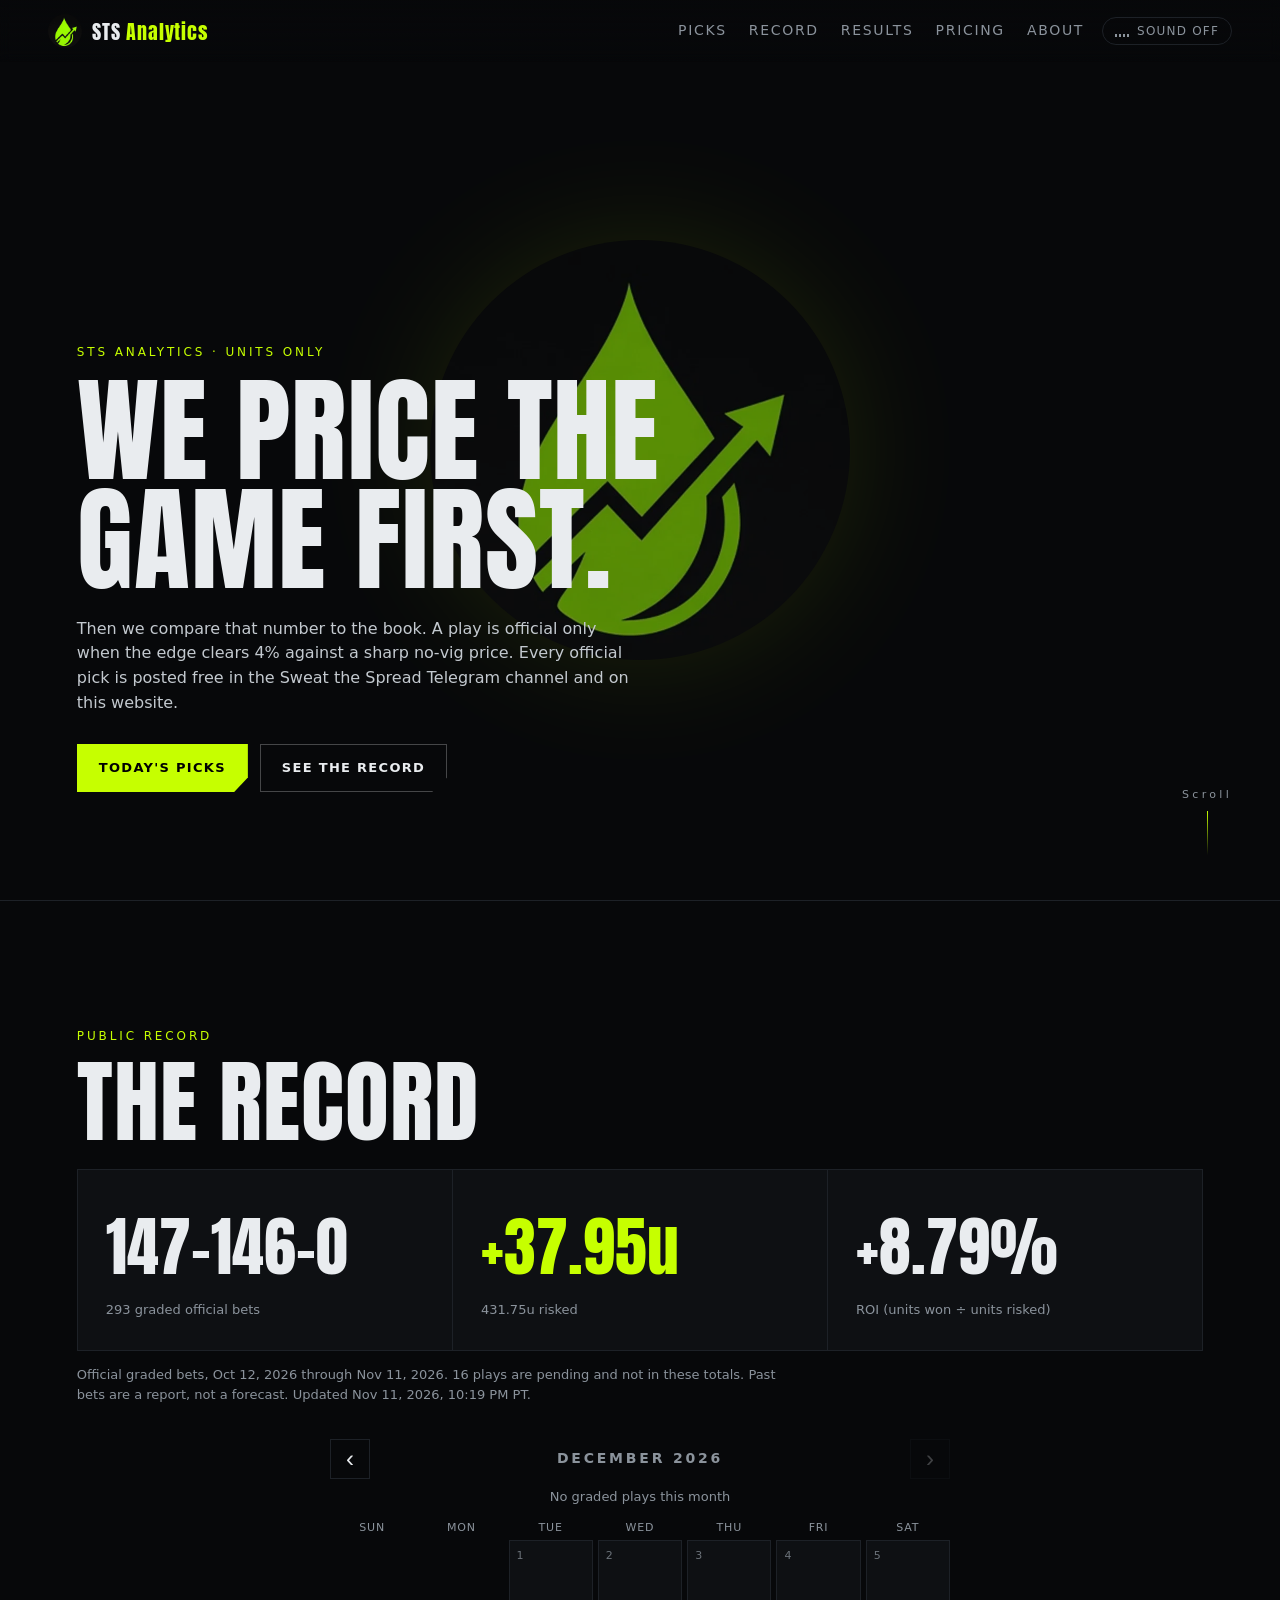
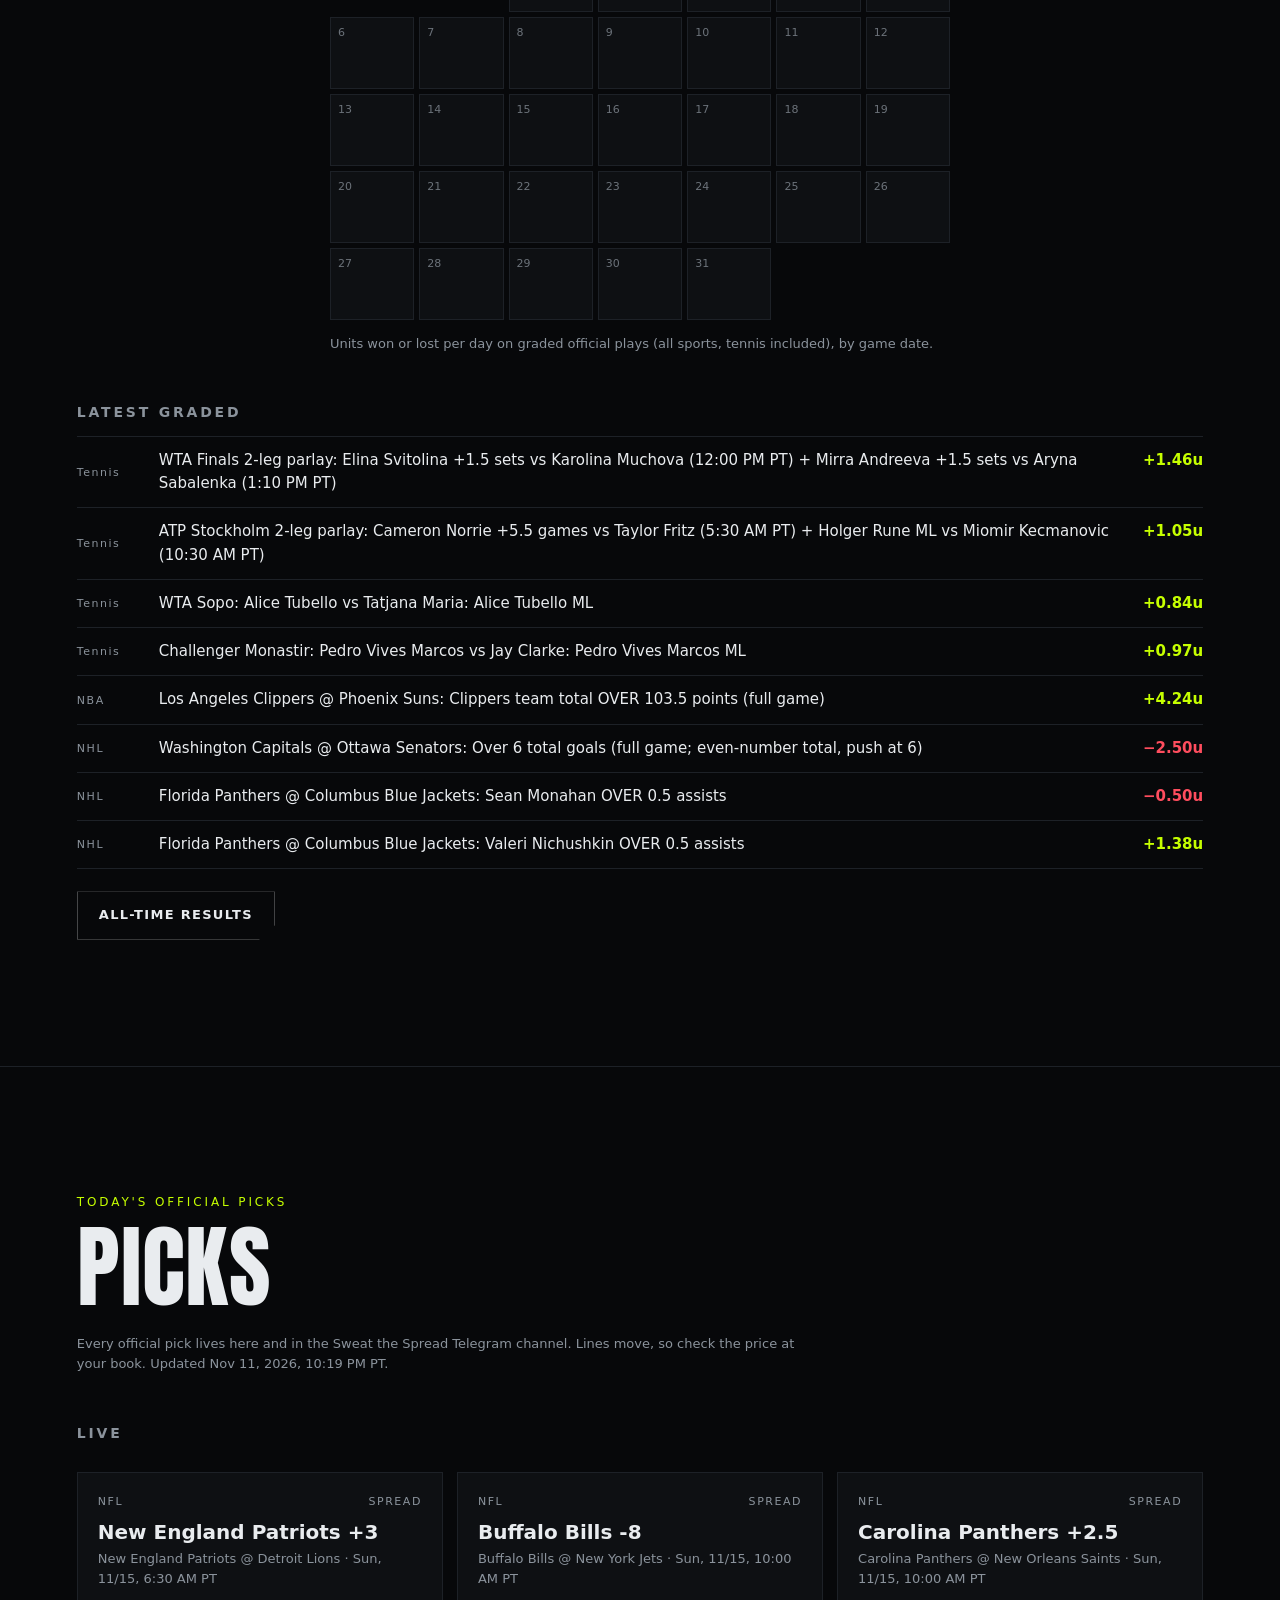
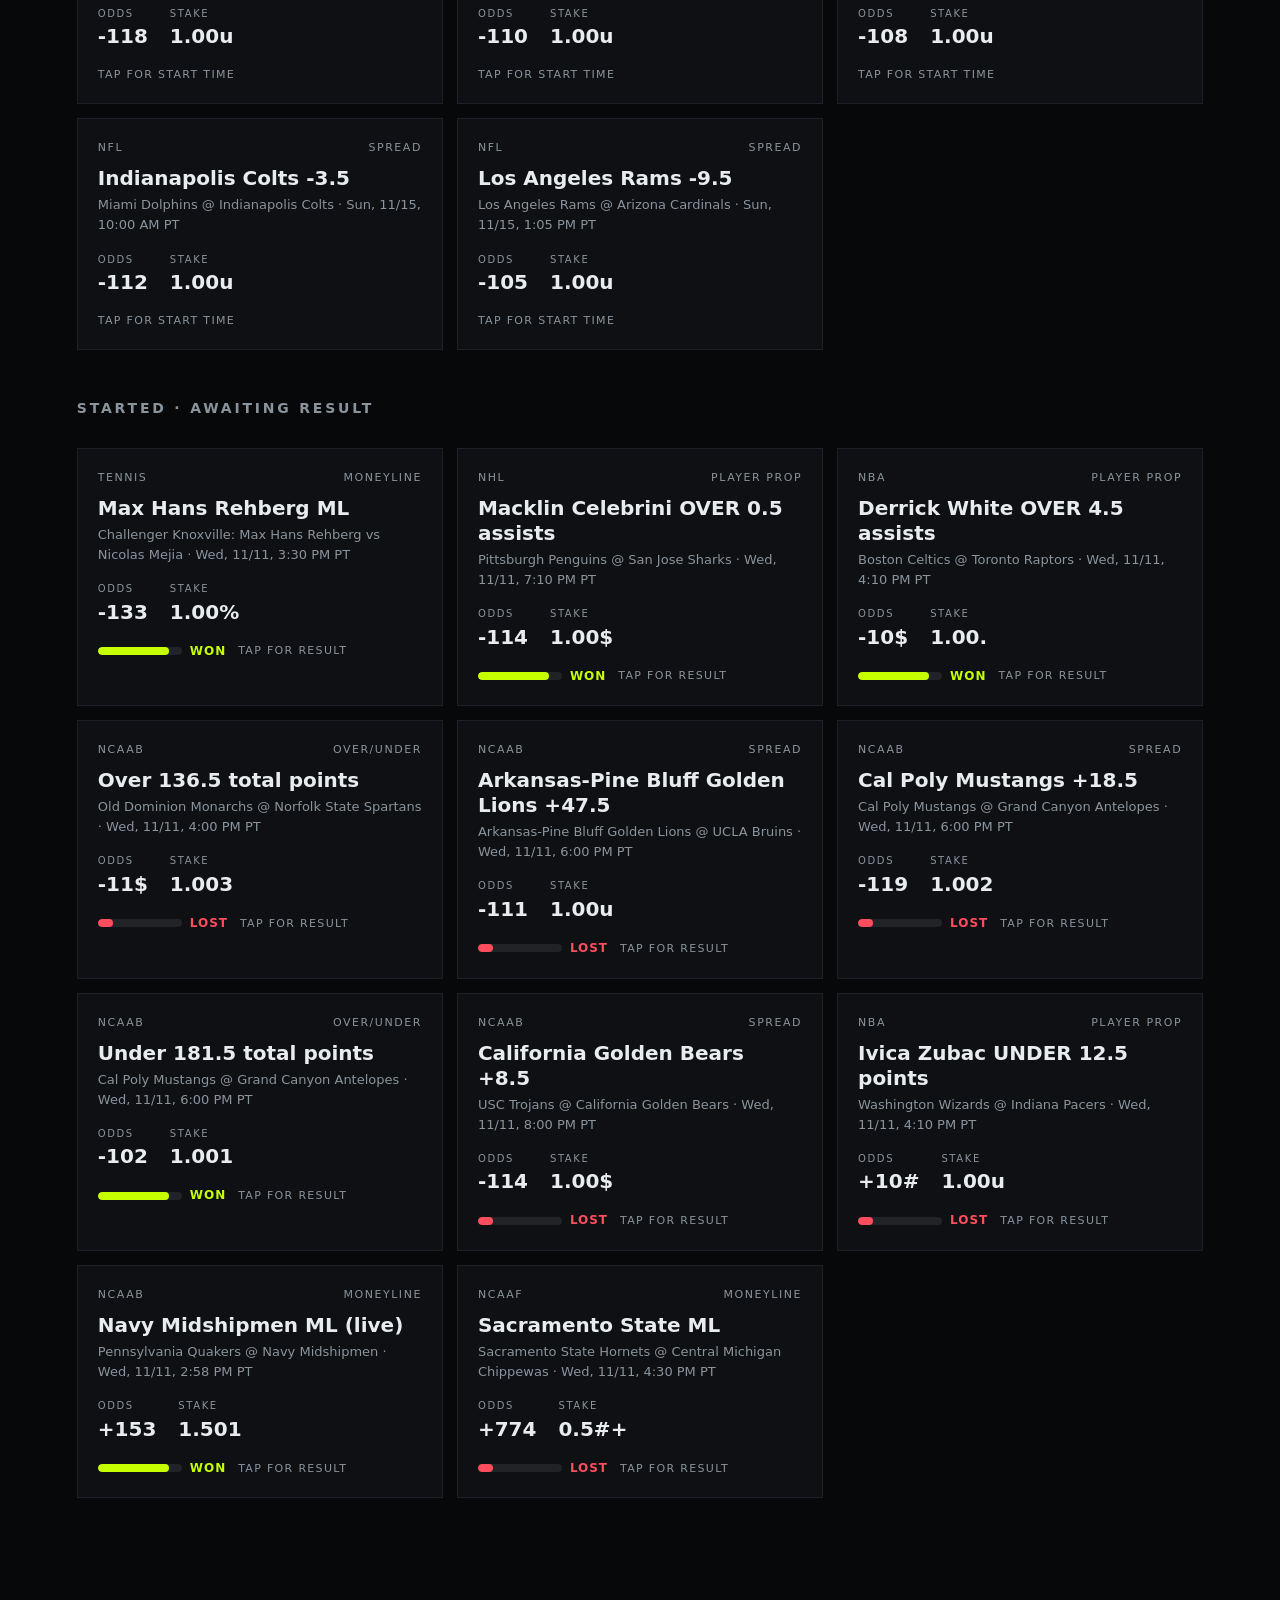
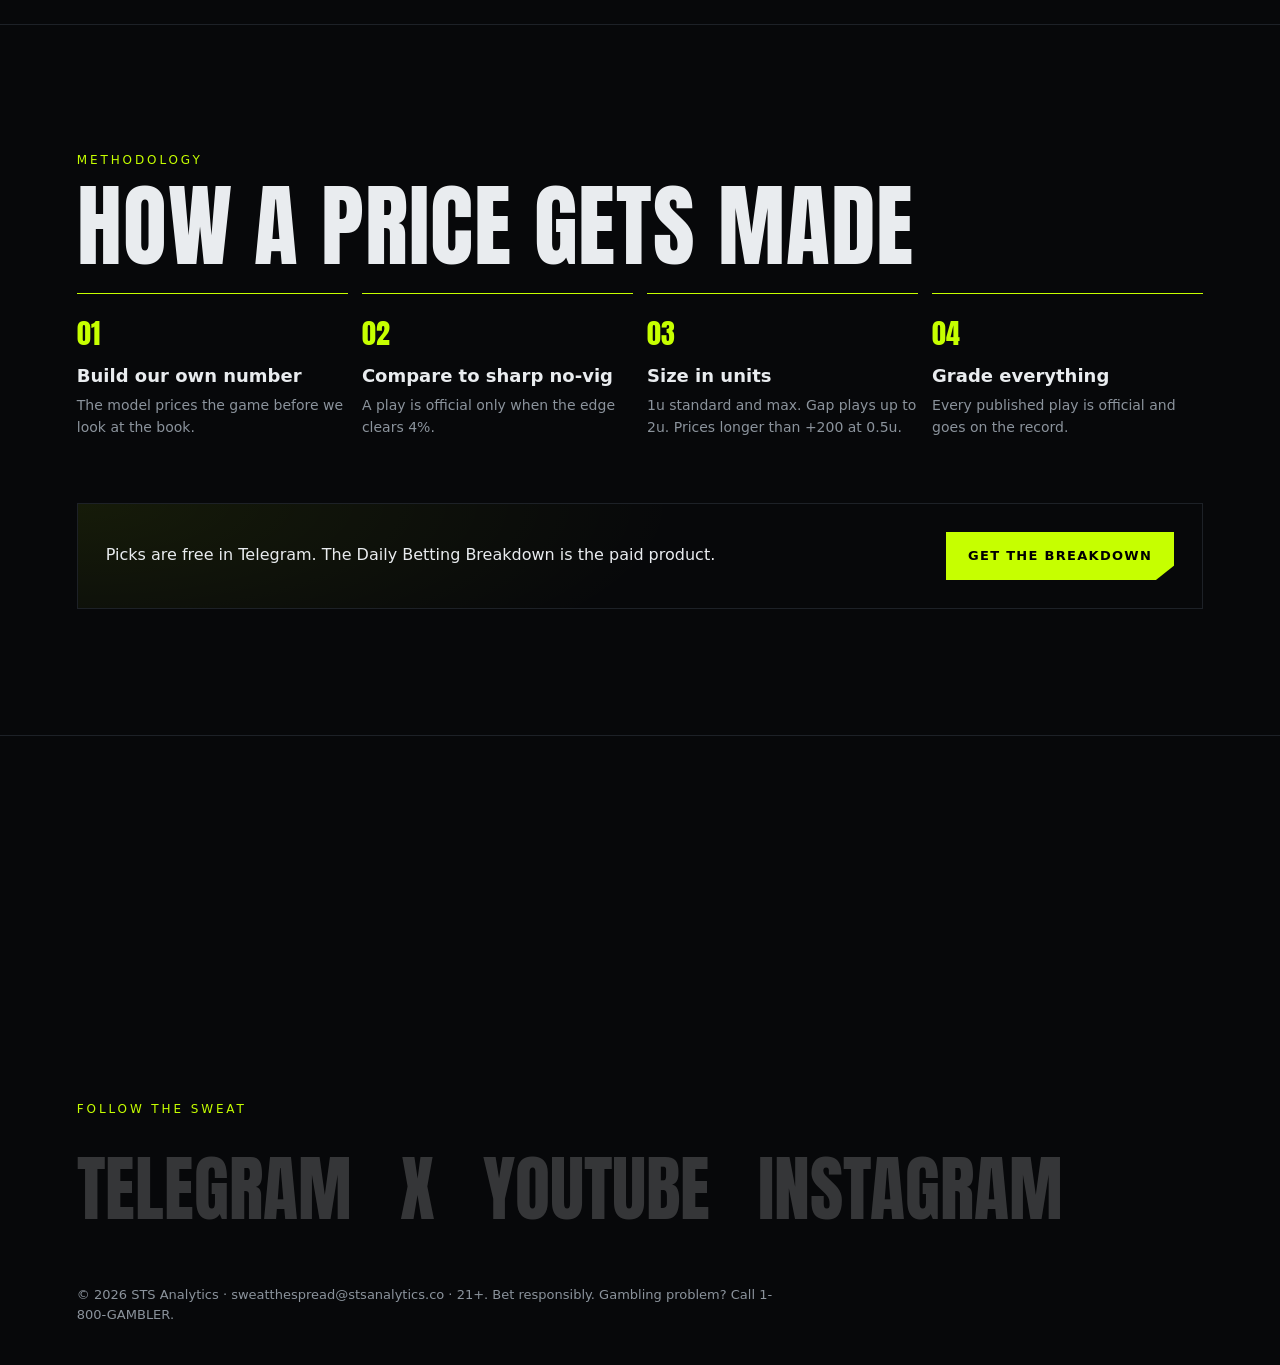
==== commit f35822ea: "site update 2026-11-11_2219" ====
--- a/index.html
+++ b/index.html
@@ -5,11 +5,24 @@
 <meta name="viewport" content="width=device-width,initial-scale=1,viewport-fit=cover">
 <title>STS Analytics — Sweat the Spread</title>
 <meta name="description" content="Model-first betting analytics. Every official pick posted free, graded in units.">
-<meta name="robots" content="noindex,nofollow">
+<link rel="canonical" href="https://stsanalytics.co/">
+<meta property="og:type" content="website">
+<meta property="og:site_name" content="STS Analytics">
+<meta property="og:title" content="STS Analytics — Sweat the Spread">
+<meta property="og:description" content="Model-first betting analytics. Every official pick posted free, graded in units.">
+<meta property="og:url" content="https://stsanalytics.co/">
+<meta property="og:image" content="https://stsanalytics.co/assets/og-preview.png">
+<meta property="og:image:alt" content="STS Analytics — Sweat the Spread">
+<meta property="og:image:width" content="1200">
+<meta property="og:image:height" content="630">
+<meta name="twitter:card" content="summary_large_image">
+<meta name="twitter:title" content="STS Analytics — Sweat the Spread">
+<meta name="twitter:description" content="Model-first betting analytics. Every official pick posted free, graded in units.">
+<meta name="twitter:image" content="https://stsanalytics.co/assets/og-preview.png">
 <meta name="theme-color" content="#07080a">
 <link rel="icon" href="/assets/favicon.ico">
 <link rel="preload" href="/assets/sweat_the_spread_profile.webp" as="image">
-<link rel="stylesheet" href="/style.css?v=20261112r">
+<link rel="stylesheet" href="/style.css?v=20261112live">
 </head>
 <body>
 <a class="skip" href="#picks">Skip to picks</a>
@@ -55,9 +68,11 @@
   <p class="kicker">Today's official picks</p>
   <h2 class="glitch" data-text="Picks">Picks</h2>
   <p class="fine">Every official pick lives here and in the Sweat the Spread Telegram channel. Lines move, so check the price at your book. <span id="p-upd"></span></p>
-  <h3>Upcoming</h3>
+  <h3 id="h-up">Upcoming</h3>
   <div class="cards" id="cards-up"></div>
-  <h3>Started · awaiting result</h3>
+  <h3 id="h-live">Live</h3>
+  <div class="cards" id="cards-live"></div>
+  <h3 id="h-aw">Started · awaiting result</h3>
   <div class="cards" id="cards-aw"></div>
   <noscript><p class="fine">Turn on JavaScript to load today's picks.</p></noscript>
 </section>
@@ -88,8 +103,8 @@
 <script src="/vendor/gsap.min.js" defer></script>
 <script src="/vendor/ScrollTrigger.min.js" defer></script>
 <script src="/vendor/lenis.min.js" defer></script>
-<script src="/live.js?v=20261111parlay" defer></script>
-<script type="module" src="/main.js?v=20261111parlay"></script>
+<script src="/live.js?v=20261112live" defer></script>
+<script type="module" src="/main.js?v=20261112live"></script>
 <!-- Cloudflare Web Analytics --><script defer src='https://static.cloudflareinsights.com/beacon.min.js' data-cf-beacon='{"token": "a010030c76fa4e209f8706716a4c3b80"}'></script><!-- End Cloudflare Web Analytics -->
 </body>
 </html>
--- a/style.css
+++ b/style.css
@@ -206,3 +206,8 @@
   .rs-field input[type=date],.rs-field select{min-width:0;width:100%}
   .rs-row .rs-field{flex:1 1 140px}
 }
+
+/* Live board: hide empty Upcoming / Live / Awaiting buckets */
+.sect.picks h3.is-empty, .sect.picks .cards.is-empty { display: none; }
+.lv-m.w{color:var(--mut)}
+.lv-m.w i::after{width:0;background:transparent}
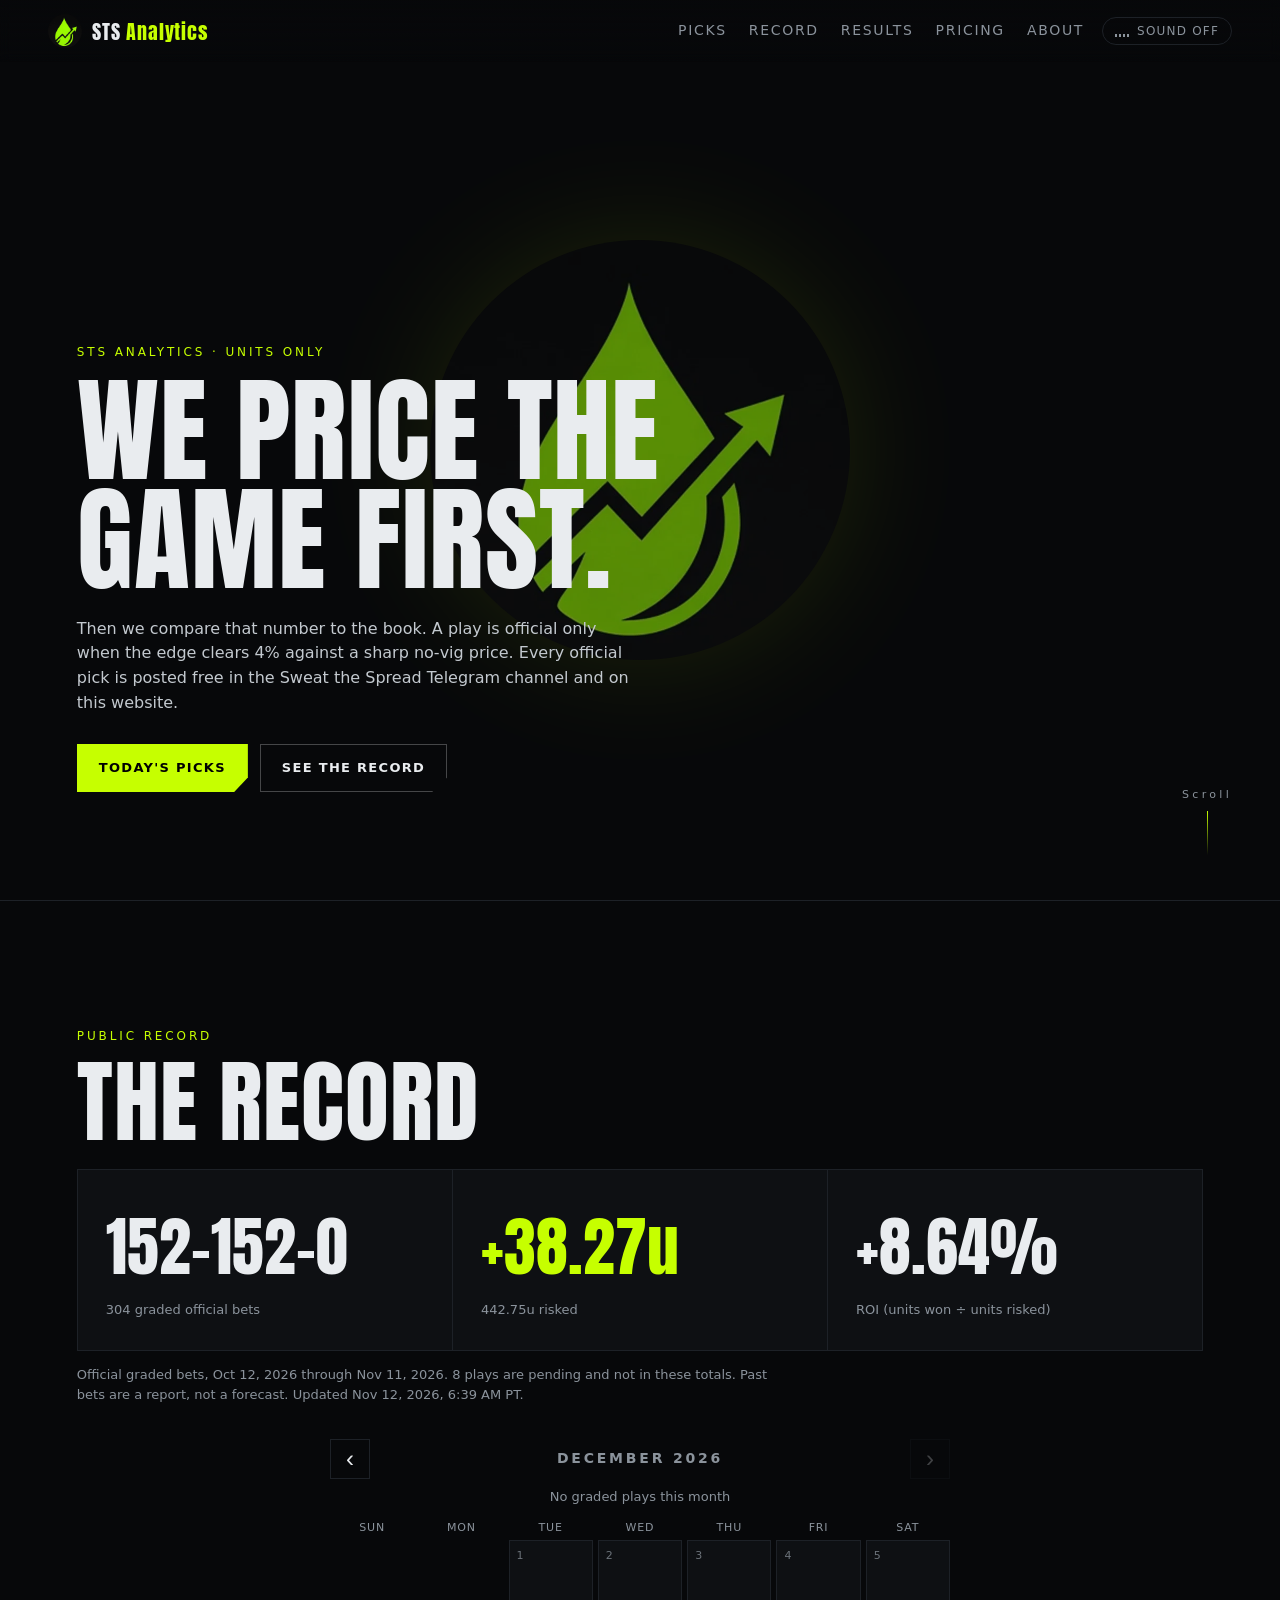
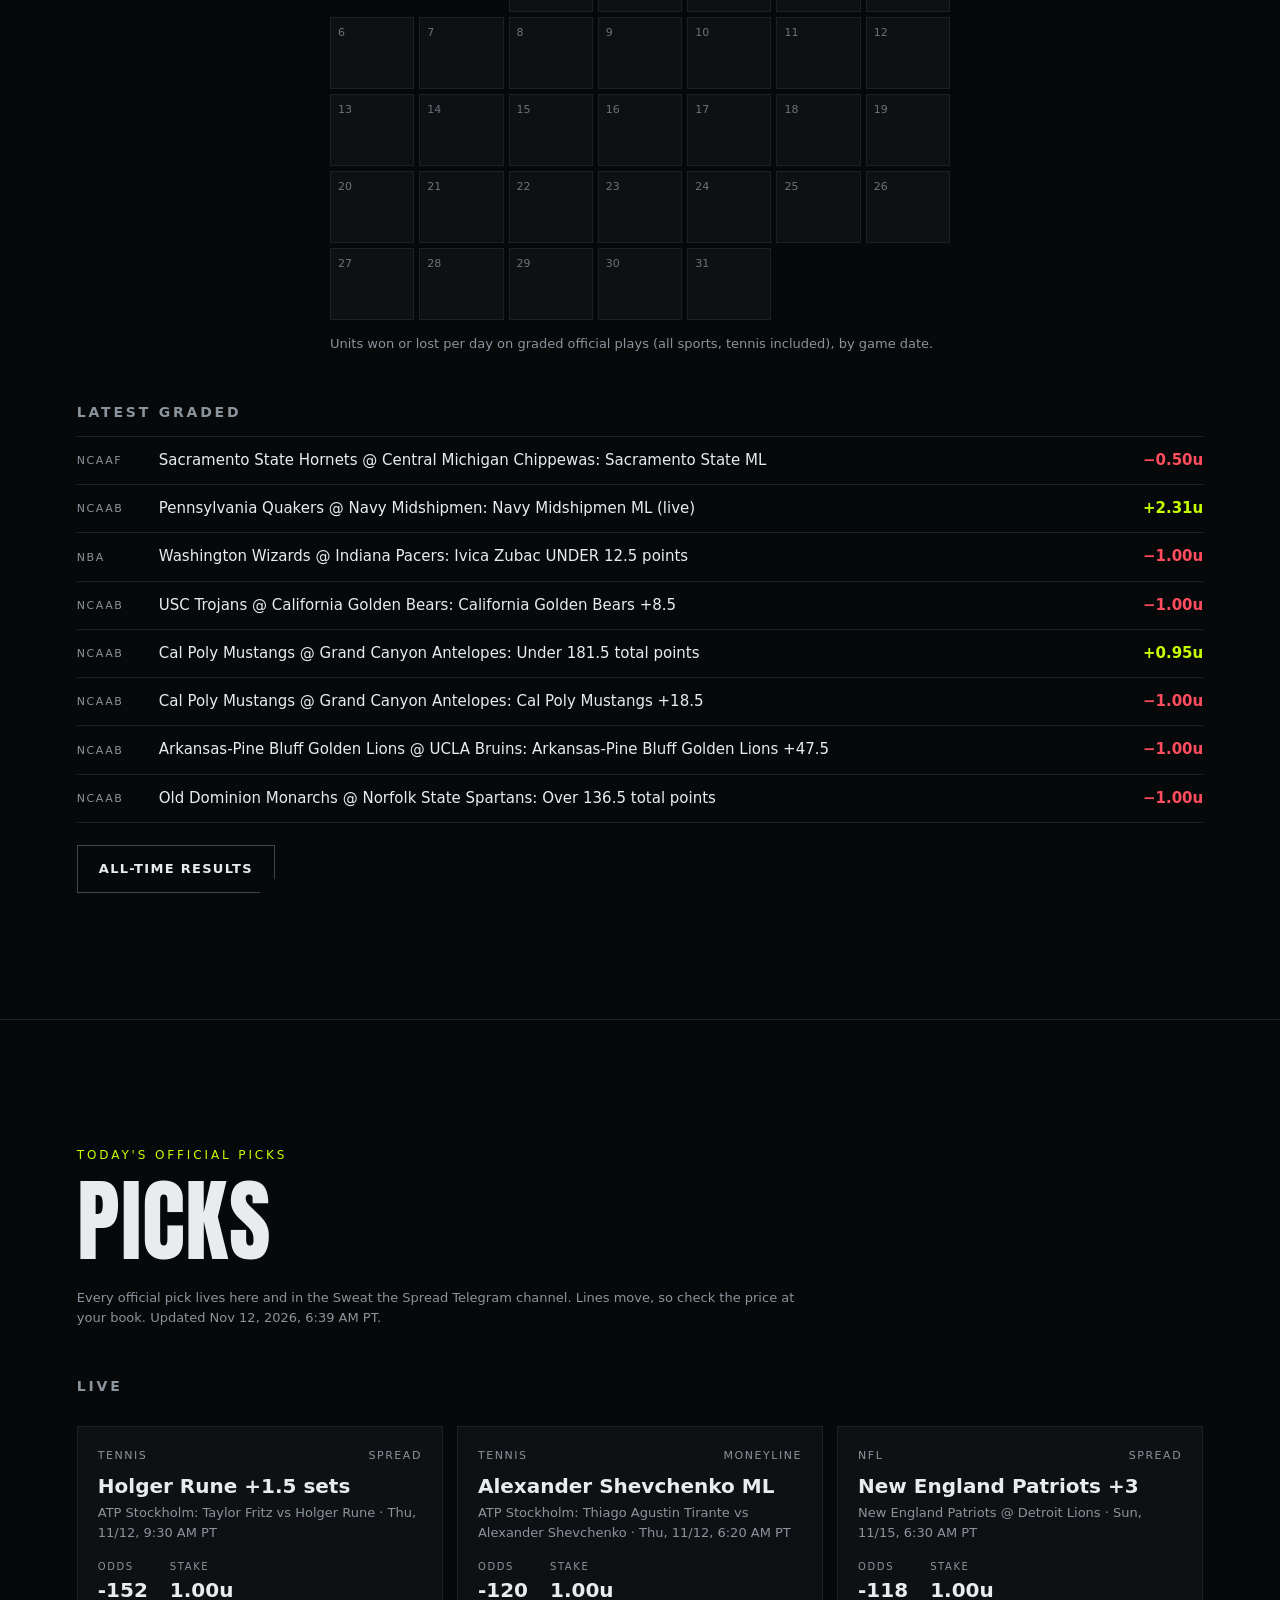
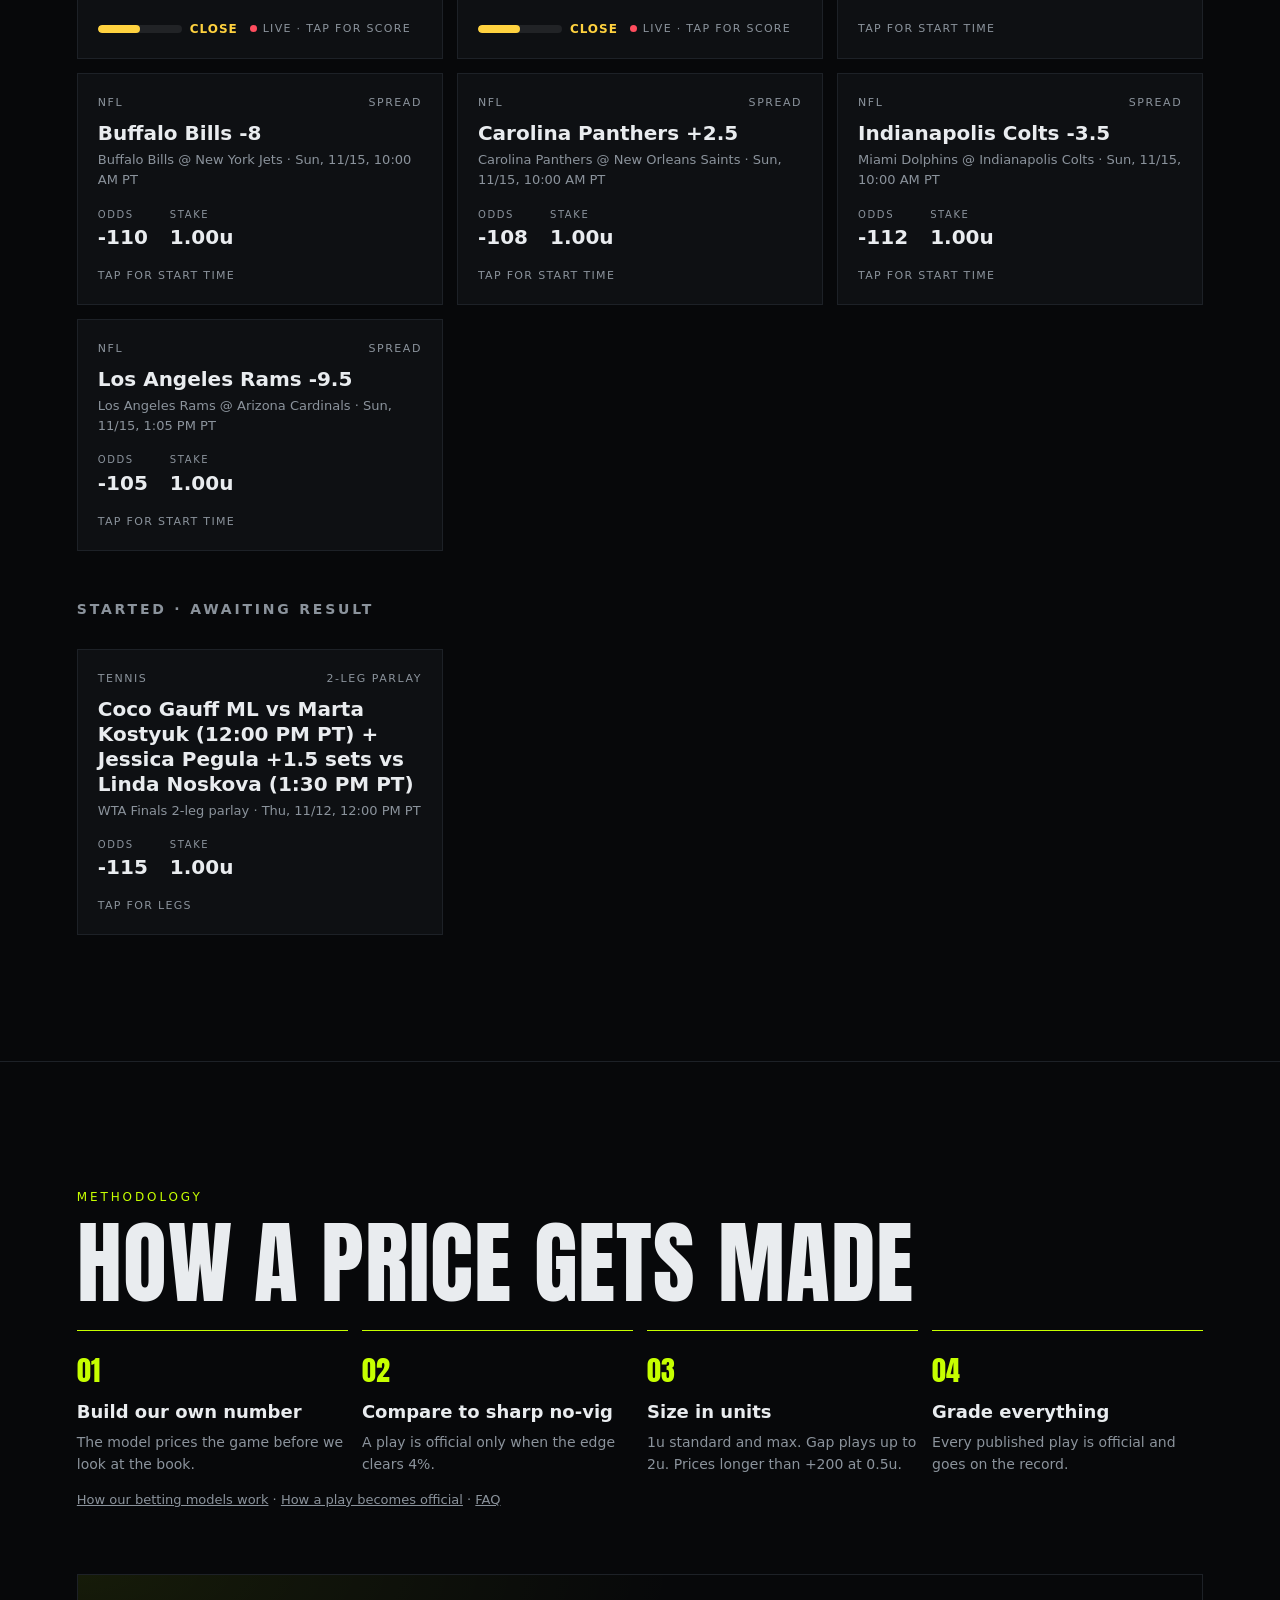
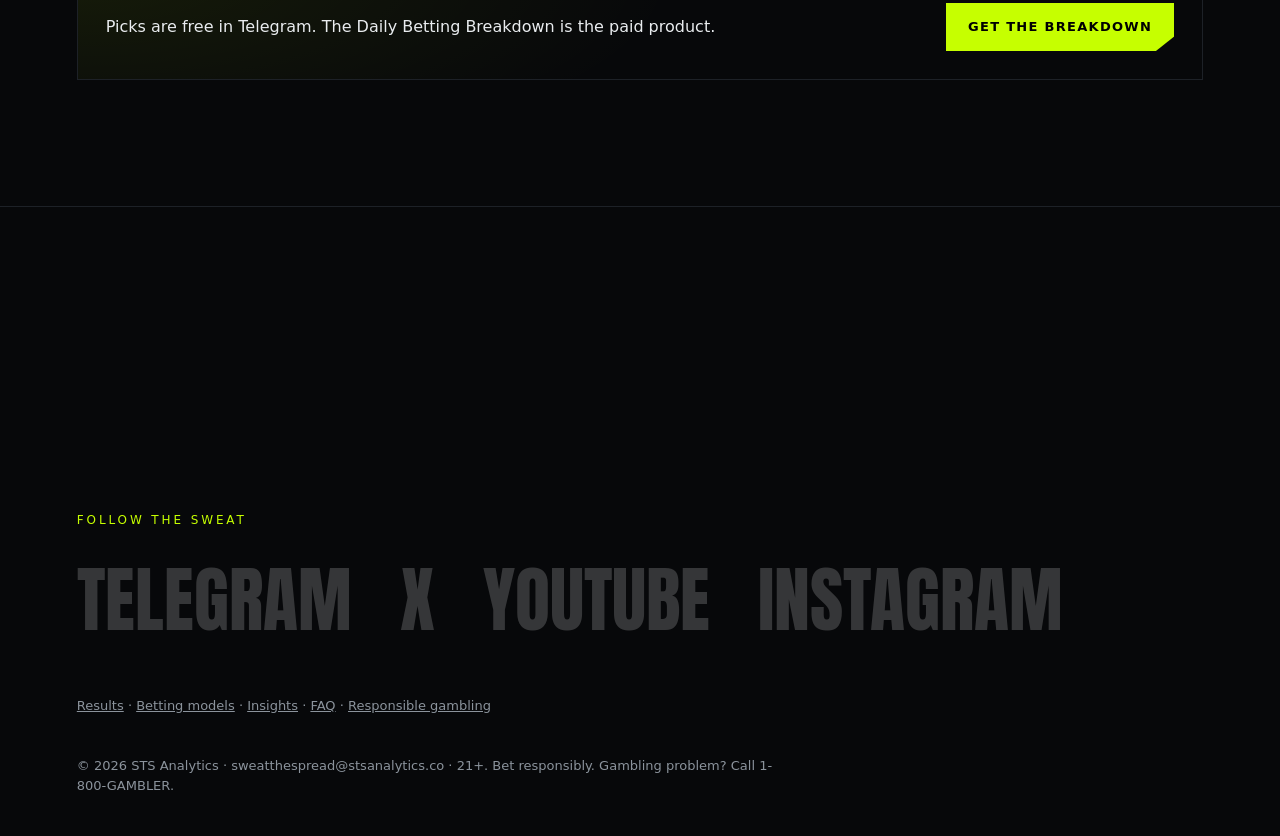
==== commit cb526f7c: "site update 2026-11-12_0640" ====
--- a/index.html
+++ b/index.html
@@ -3,26 +3,30 @@
 <head>
 <meta charset="utf-8">
 <meta name="viewport" content="width=device-width,initial-scale=1,viewport-fit=cover">
-<title>STS Analytics — Sweat the Spread</title>
-<meta name="description" content="Model-first betting analytics. Every official pick posted free, graded in units.">
+<title>Sports Betting Analytics &amp; Free Picks | STS Analytics</title>
+<meta name="description" content="Sweat the Spread prices every game with its own model first. Official picks are free, posted before the game and graded in units on a public record. 21+.">
 <link rel="canonical" href="https://stsanalytics.co/">
 <meta property="og:type" content="website">
 <meta property="og:site_name" content="STS Analytics">
-<meta property="og:title" content="STS Analytics — Sweat the Spread">
-<meta property="og:description" content="Model-first betting analytics. Every official pick posted free, graded in units.">
+<meta property="og:title" content="Sports Betting Analytics &amp; Free Picks | STS Analytics">
+<meta property="og:description" content="Sweat the Spread prices every game with its own model first. Official picks are free, posted before the game and graded in units on a public record. 21+.">
 <meta property="og:url" content="https://stsanalytics.co/">
 <meta property="og:image" content="https://stsanalytics.co/assets/og-preview.png">
 <meta property="og:image:alt" content="STS Analytics — Sweat the Spread">
 <meta property="og:image:width" content="1200">
 <meta property="og:image:height" content="630">
 <meta name="twitter:card" content="summary_large_image">
-<meta name="twitter:title" content="STS Analytics — Sweat the Spread">
-<meta name="twitter:description" content="Model-first betting analytics. Every official pick posted free, graded in units.">
+<meta name="twitter:site" content="@SweattheSpread">
+<meta name="twitter:creator" content="@SweattheSpread">
+<meta name="twitter:title" content="Sports Betting Analytics &amp; Free Picks | STS Analytics">
+<meta name="twitter:description" content="Sweat the Spread prices every game with its own model first. Official picks are free, posted before the game and graded in units on a public record. 21+.">
 <meta name="twitter:image" content="https://stsanalytics.co/assets/og-preview.png">
 <meta name="theme-color" content="#07080a">
 <link rel="icon" href="/assets/favicon.ico">
 <link rel="preload" href="/assets/sweat_the_spread_profile.webp" as="image">
 <link rel="stylesheet" href="/style.css?v=20261112live">
+<script type="application/ld+json">{"@context":"https://schema.org","@type":"Organization","@id":"https://stsanalytics.co/#org","name":"STS Analytics","alternateName":"Sweat the Spread","url":"https://stsanalytics.co/","logo":"https://stsanalytics.co/assets/sweat_the_spread_profile.webp","email":"sweatthespread@stsanalytics.co","sameAs":["https://x.com/SweattheSpread","https://instagram.com/sweatthespread","https://www.youtube.com/@sweatthespread","https://t.me/sweatthespread"]}</script>
+<script type="application/ld+json">{"@context":"https://schema.org","@type":"WebSite","@id":"https://stsanalytics.co/#website","name":"Sweat the Spread","alternateName":"STS Analytics","url":"https://stsanalytics.co/","publisher":{"@id":"https://stsanalytics.co/#org"},"inLanguage":"en-US"}</script>
 </head>
 <body>
 <a class="skip" href="#picks">Skip to picks</a>
@@ -86,6 +90,7 @@
     <li class="reveal"><b>03</b><h4>Size in units</h4><p>1u standard and max. Gap plays up to 2u. Prices longer than +200 at 0.5u.</p></li>
     <li class="reveal"><b>04</b><h4>Grade everything</h4><p>Every published play is official and goes on the record.</p></li>
   </ol>
+  <p class="fine"><a href="/models/">How our betting models work</a> · <a href="/insights/how-a-play-becomes-official/">How a play becomes official</a> · <a href="/faq/">FAQ</a></p>
   <div class="cta-band reveal"><p>Picks are free in Telegram. The Daily Betting Breakdown is the paid product.</p><a class="btn glitch" data-text="Get the breakdown" href="mailto:sweatthespread@stsanalytics.co?subject=Daily%20Betting%20Breakdown">Get the breakdown</a></div>
 </section>
 
@@ -93,11 +98,12 @@
   <canvas id="particles" aria-hidden="true"></canvas>
   <p class="kicker">Follow the sweat</p>
   <ul class="socials">
-    <li><a data-icon="telegram" href="/#picks" id="tg-link">Telegram</a></li>
+    <li><a data-icon="telegram" href="https://t.me/sweatthespread" id="tg-link" rel="noopener" target="_blank">Telegram</a></li>
     <li><a data-icon="x" href="https://x.com/SweattheSpread" rel="noopener" target="_blank">X</a></li>
     <li><a data-icon="youtube" href="https://www.youtube.com/@sweatthespread" rel="noopener" target="_blank">YouTube</a></li>
     <li><a data-icon="instagram" href="https://instagram.com/sweatthespread" rel="noopener" target="_blank">Instagram</a></li>
   </ul>
+  <p class="fine foot-links"><a href="/results/">Results</a> · <a href="/models/">Betting models</a> · <a href="/insights/">Insights</a> · <a href="/faq/">FAQ</a> · <a href="/responsible-gambling/">Responsible gambling</a></p>
   <p class="fine">© 2026 STS Analytics · sweatthespread@stsanalytics.co · 21+. Bet responsibly. Gambling problem? Call 1-800-GAMBLER.</p>
 </footer>
 <script src="/vendor/gsap.min.js" defer></script>
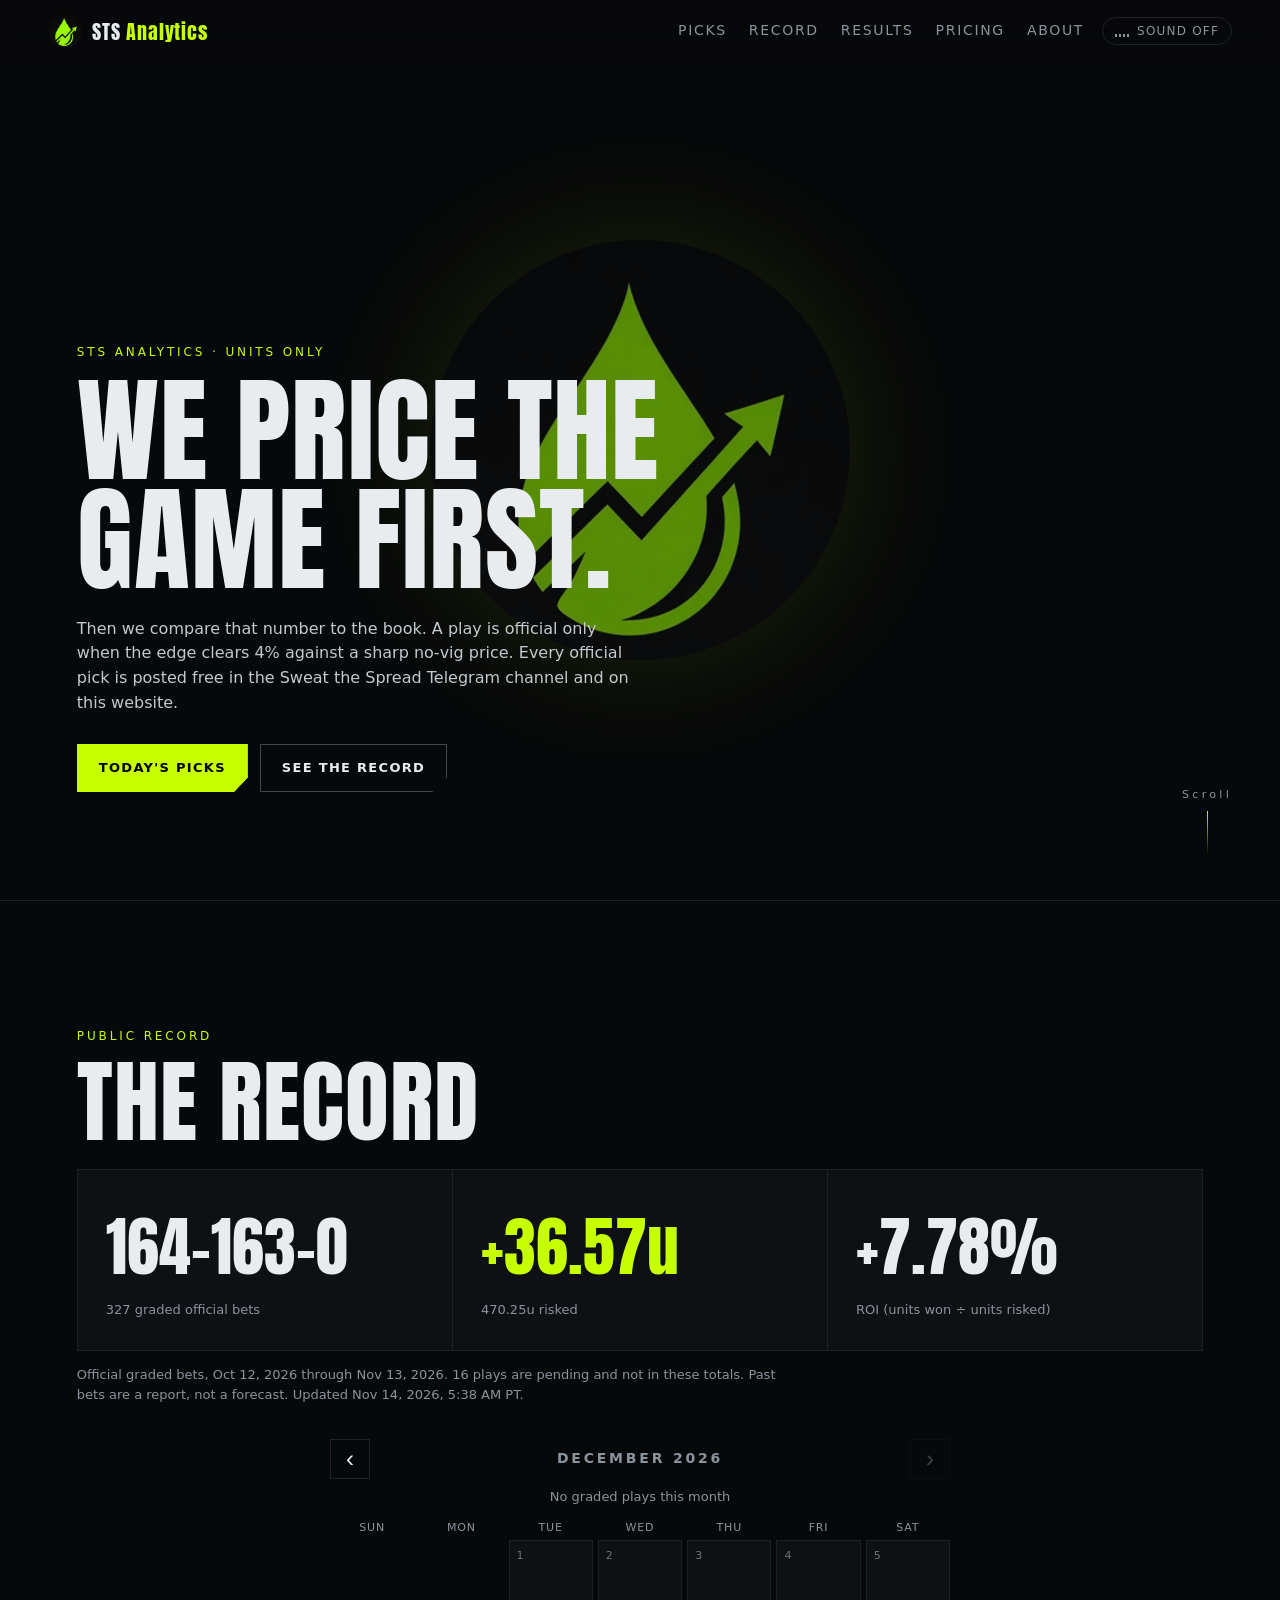
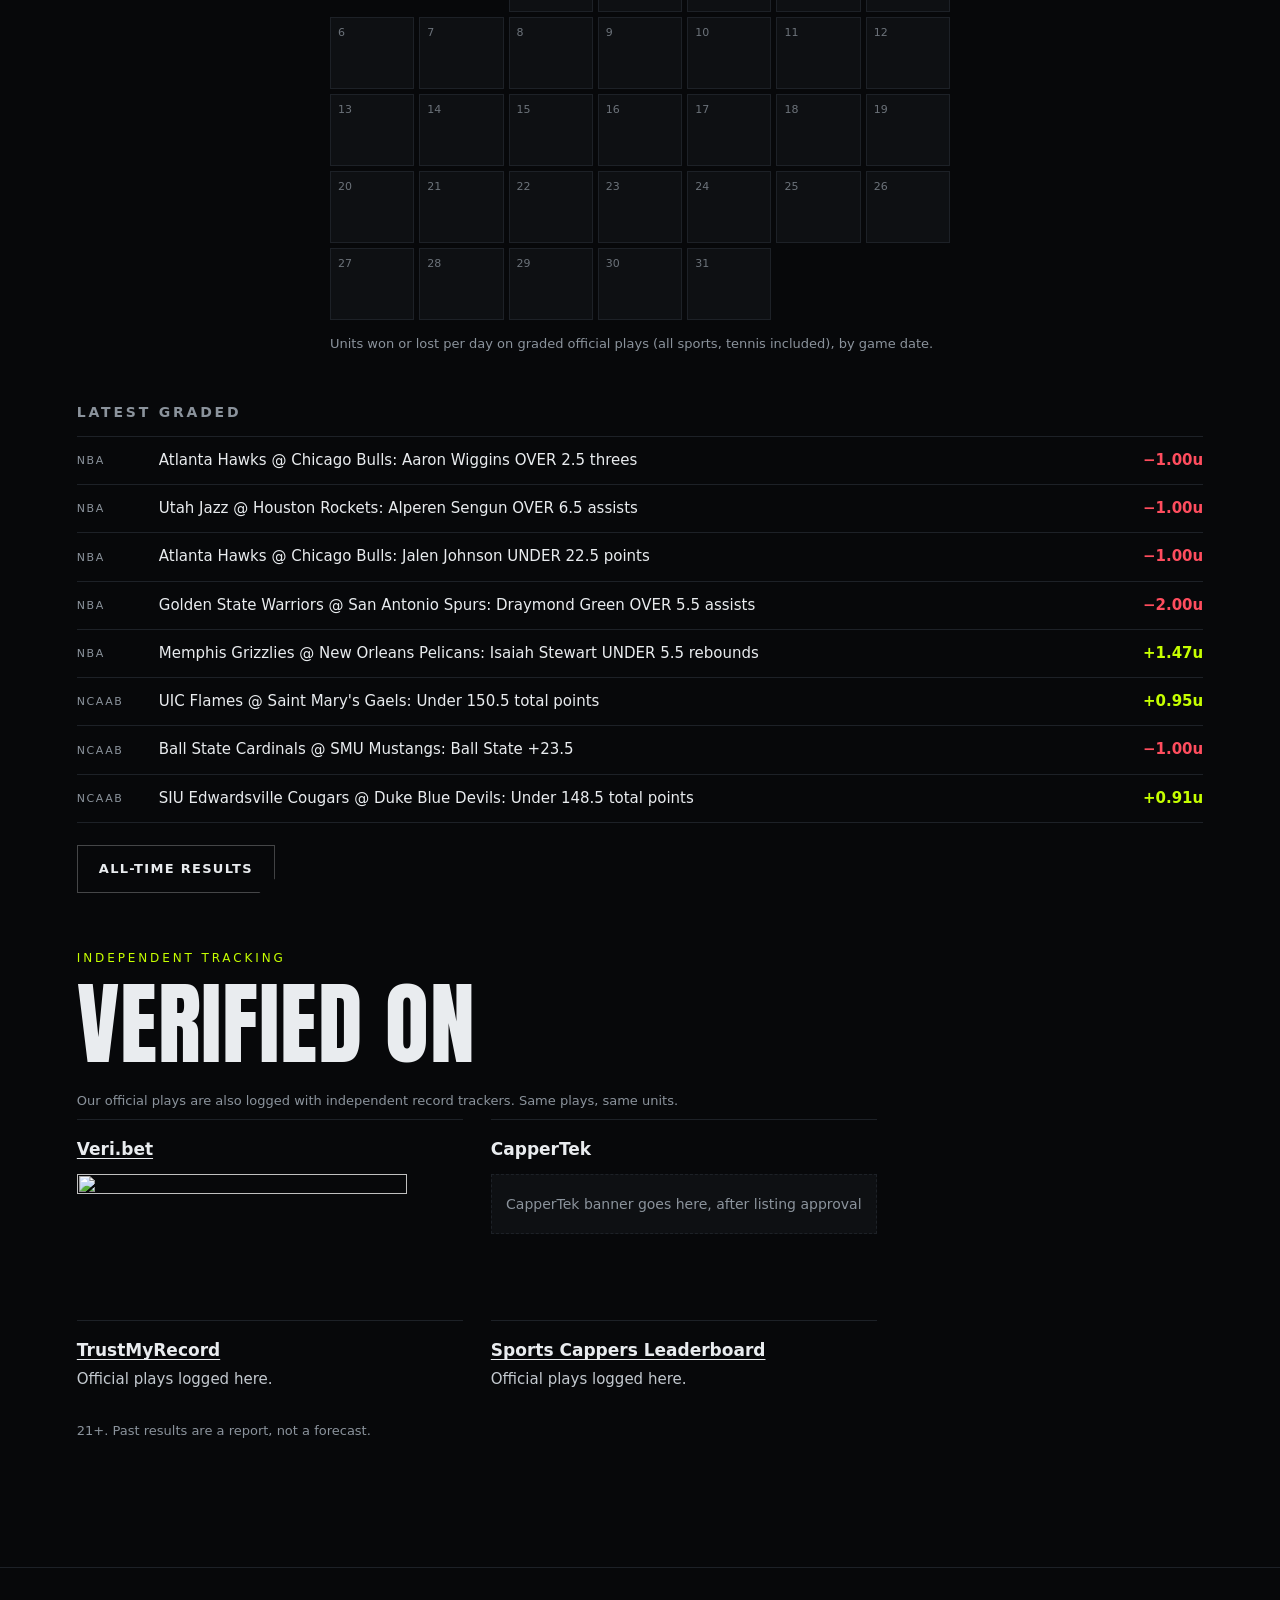
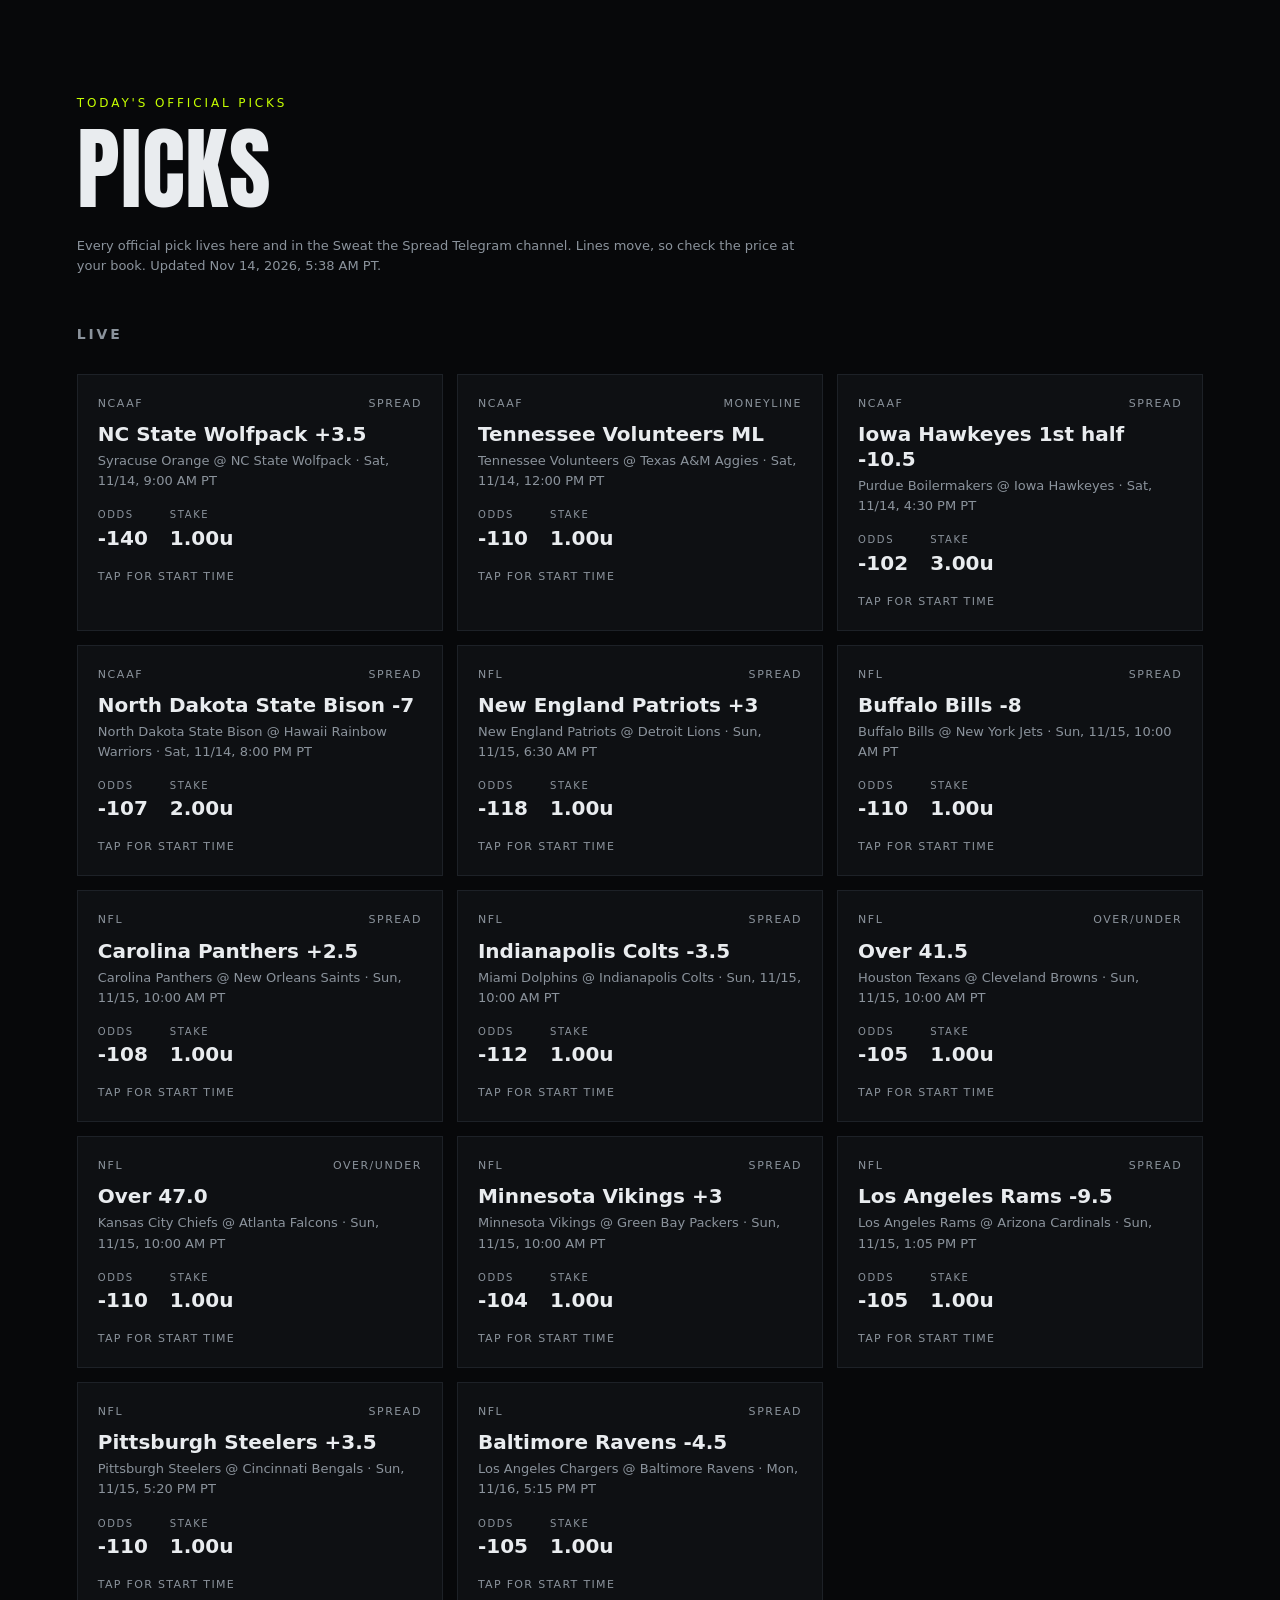
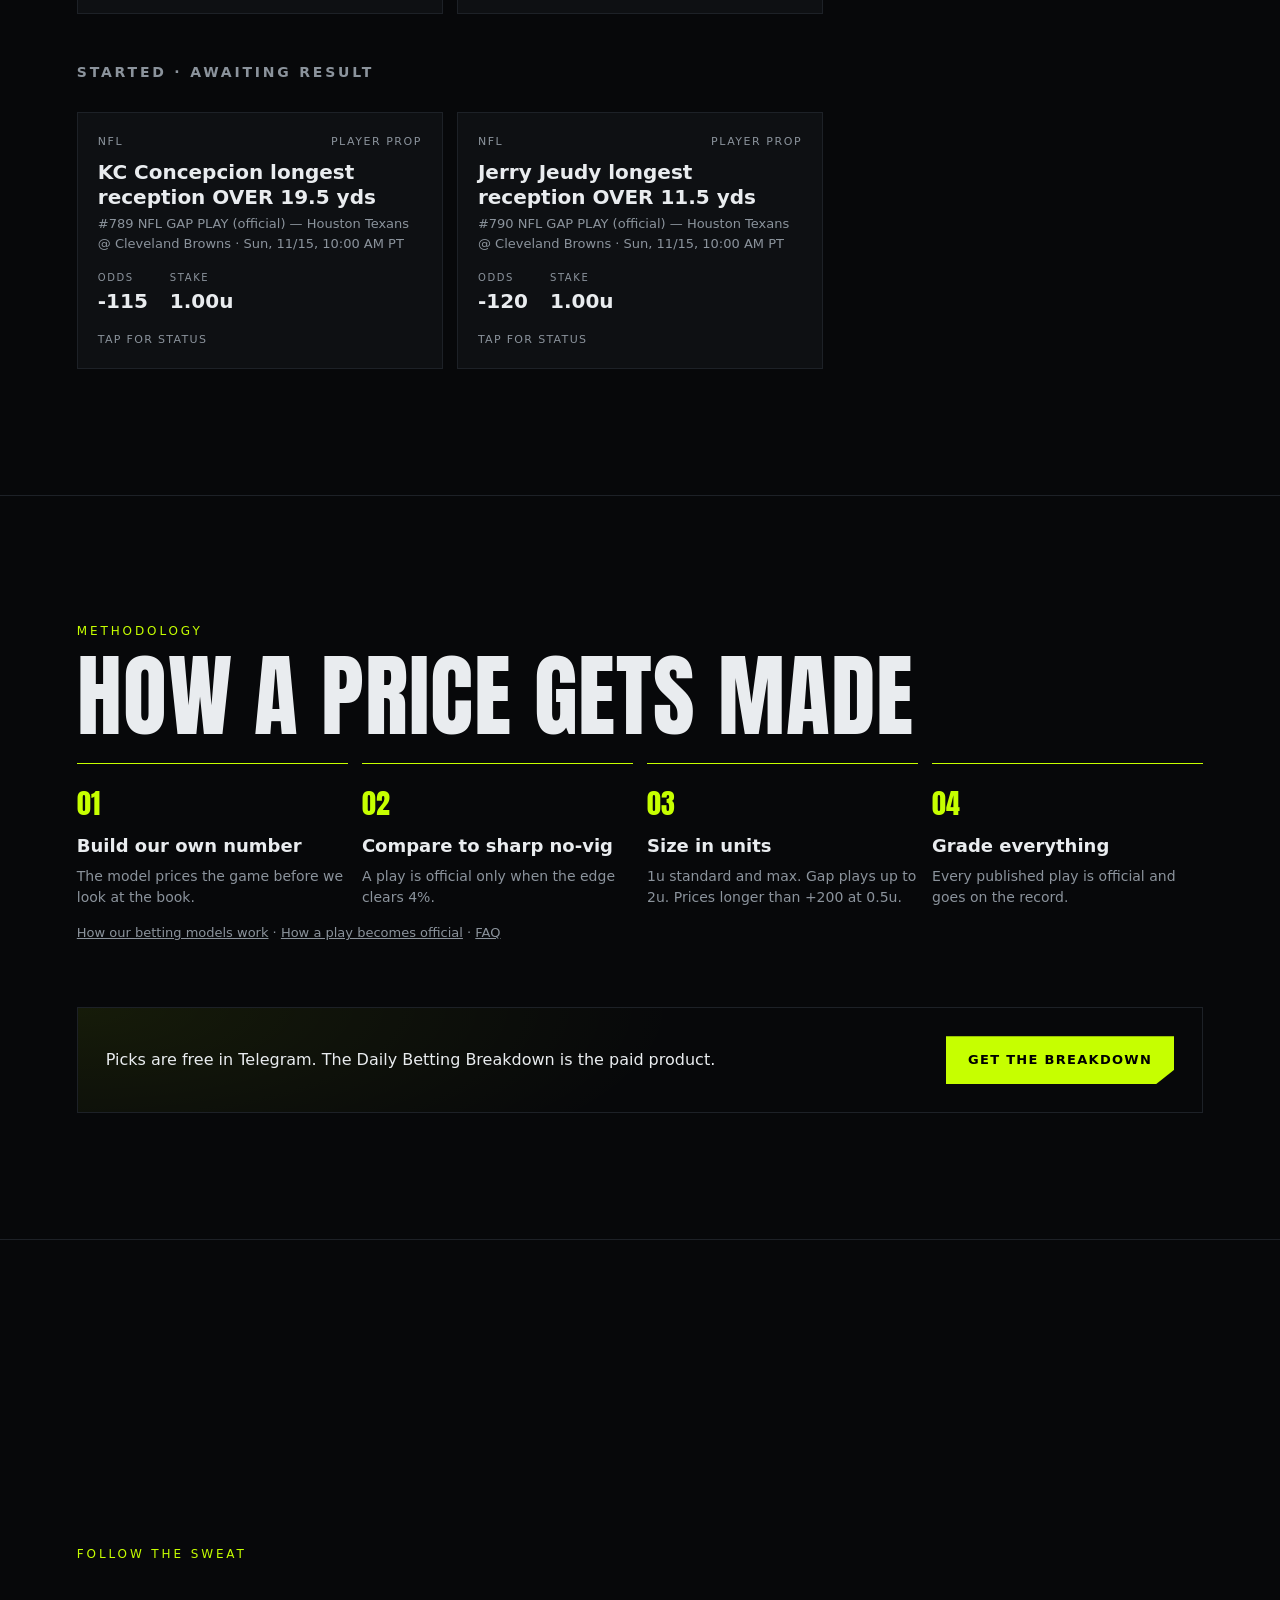
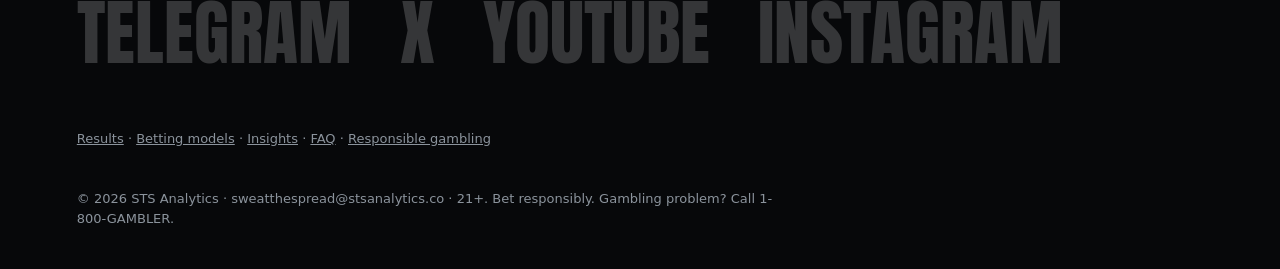
==== commit bffb2ddc: "site update 2026-11-14_0538" ====
--- a/index.html
+++ b/index.html
@@ -24,7 +24,7 @@
 <meta name="theme-color" content="#07080a">
 <link rel="icon" href="/assets/favicon.ico">
 <link rel="preload" href="/assets/sweat_the_spread_profile.webp" as="image">
-<link rel="stylesheet" href="/style.css?v=20261112live">
+<link rel="stylesheet" href="/style.css?v=20261114verified">
 <script type="application/ld+json">{"@context":"https://schema.org","@type":"Organization","@id":"https://stsanalytics.co/#org","name":"STS Analytics","alternateName":"Sweat the Spread","url":"https://stsanalytics.co/","logo":"https://stsanalytics.co/assets/sweat_the_spread_profile.webp","email":"sweatthespread@stsanalytics.co","sameAs":["https://x.com/SweattheSpread","https://instagram.com/sweatthespread","https://www.youtube.com/@sweatthespread","https://t.me/sweatthespread"]}</script>
 <script type="application/ld+json">{"@context":"https://schema.org","@type":"WebSite","@id":"https://stsanalytics.co/#website","name":"Sweat the Spread","alternateName":"STS Analytics","url":"https://stsanalytics.co/","publisher":{"@id":"https://stsanalytics.co/#org"},"inLanguage":"en-US"}</script>
 </head>
@@ -66,6 +66,35 @@
   <h3>Latest graded</h3>
   <ul class="graded" id="latest"></ul>
   <p class="fine all-results"><a class="btn ghost glitch" data-text="All-time results" href="/results/">All-time results</a></p>
+
+  <div id="verified">
+    <p class="kicker">Independent tracking</p>
+    <h2 class="glitch" data-text="Verified on">Verified on</h2>
+    <p class="fine">Our official plays are also logged with independent record trackers. Same plays, same units.</p>
+    <ul class="inside">
+      <li>
+        <b><a href="https://veri.bet/sweatthespread" rel="noopener" target="_blank">Veri.bet</a></b>
+        <span>
+<!-- Start of HTML Script -->
+<p><a href="https://veri.bet/sweatthespread" target="_blank"><img border="0" src="https://veri.bet/images/verification-banner.png" width="330" height="130"></a></p>
+<!-- End of HTML Script -->
+        </span>
+      </li>
+      <li>
+        <b>CapperTek</b>
+        <span class="banner-ph">CapperTek banner goes here, after listing approval</span>
+      </li>
+      <li>
+        <b><a href="https://trustmyrecord.com/u/SweatTheSpread/" rel="noopener" target="_blank">TrustMyRecord</a></b>
+        <span>Official plays logged here.</span>
+      </li>
+      <li>
+        <b><a href="https://sportscappersleaderboard.com/cappers/sweatthespread" rel="noopener" target="_blank">Sports Cappers Leaderboard</a></b>
+        <span>Official plays logged here.</span>
+      </li>
+    </ul>
+    <p class="fine">21+. Past results are a report, not a forecast.</p>
+  </div>
 </section>
 
 <section id="picks" class="sect picks">
--- a/style.css
+++ b/style.css
@@ -211,3 +211,11 @@
 .sect.picks h3.is-empty, .sect.picks .cards.is-empty { display: none; }
 .lv-m.w{color:var(--mut)}
 .lv-m.w i::after{width:0;background:transparent}
+
+/* Verified on: independent record trackers, under All-time results on the homepage */
+#verified{margin-top:56px}
+#verified .inside{margin-top:8px;max-width:800px}
+#verified .inside a{text-decoration:underline;text-underline-offset:3px}
+#verified .inside img{max-width:100%;height:auto;display:block}
+#verified .inside p{margin:8px 0 0}
+#verified .banner-ph{display:flex;align-items:center;justify-content:center;text-align:center;min-height:60px;padding:18px 14px;margin-top:8px;border:1px dashed var(--line);background:var(--bg2);color:var(--mut);font-size:14px;line-height:1.4}
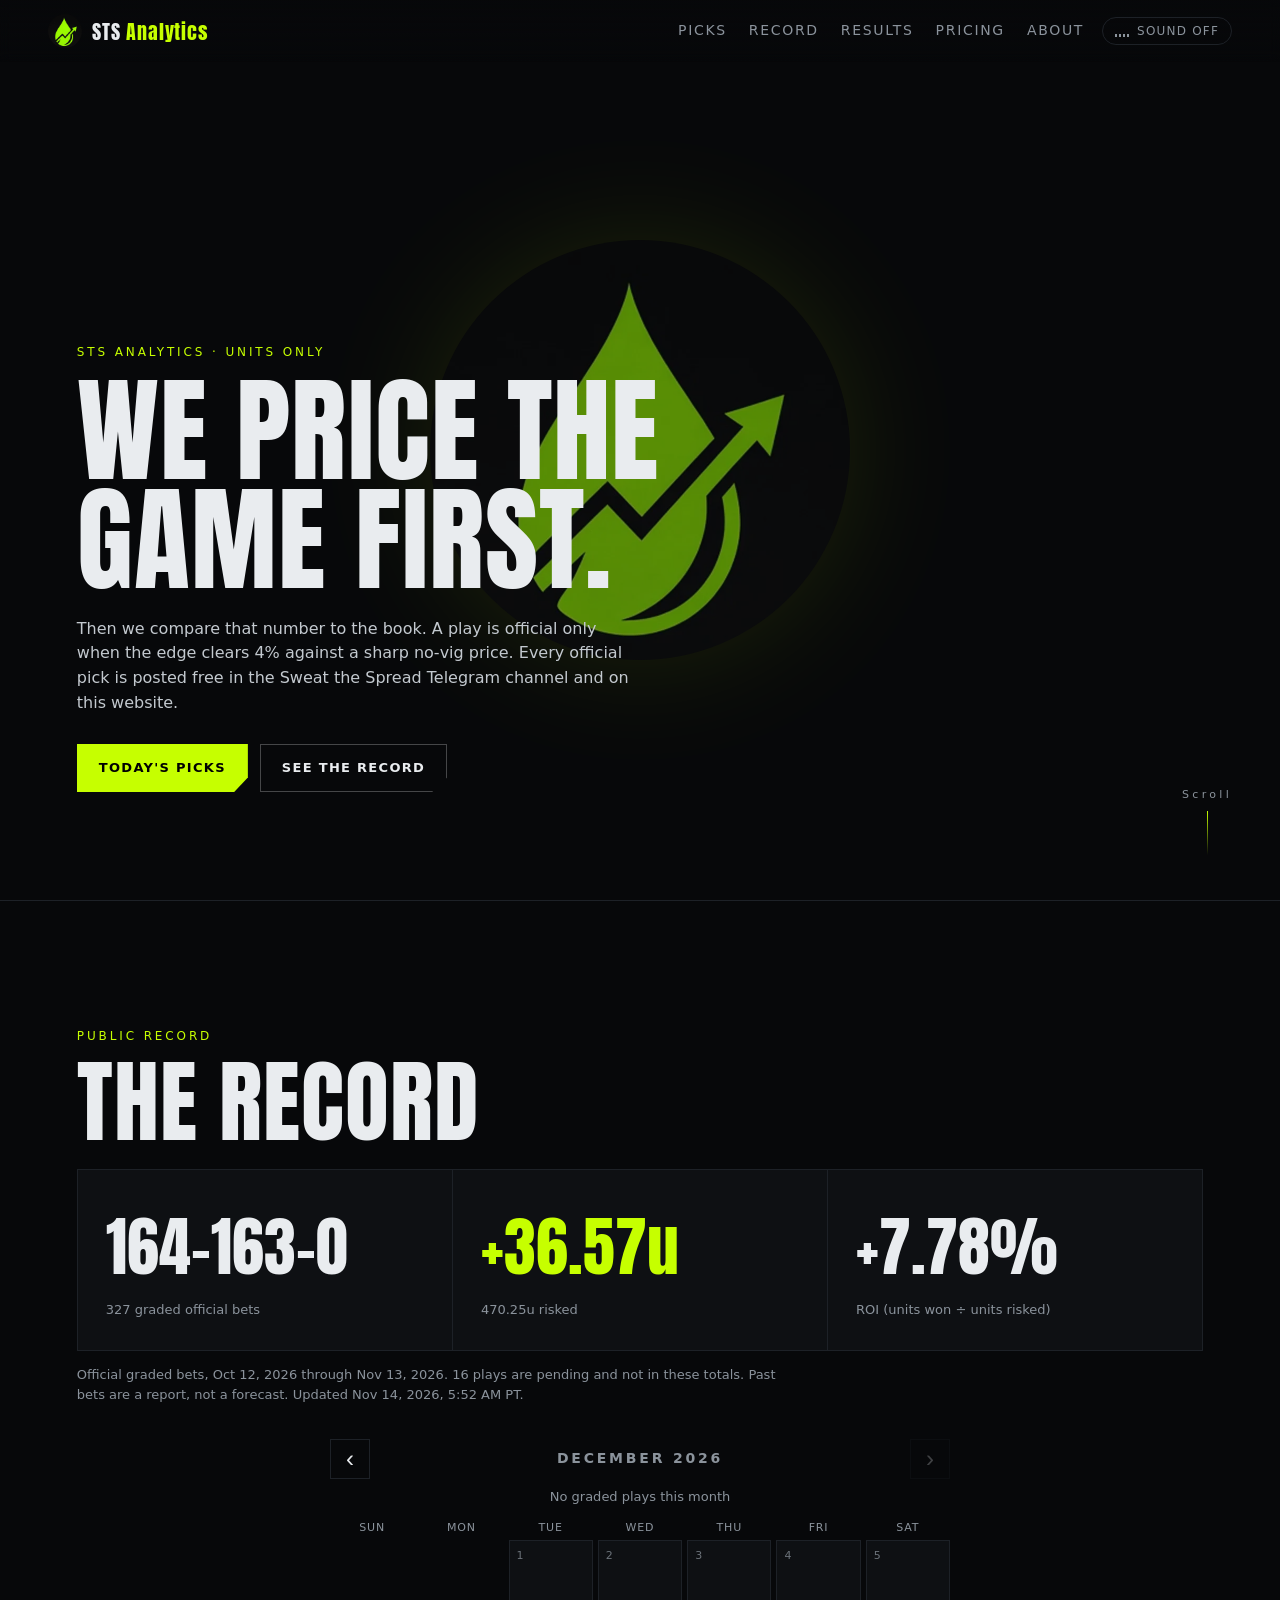
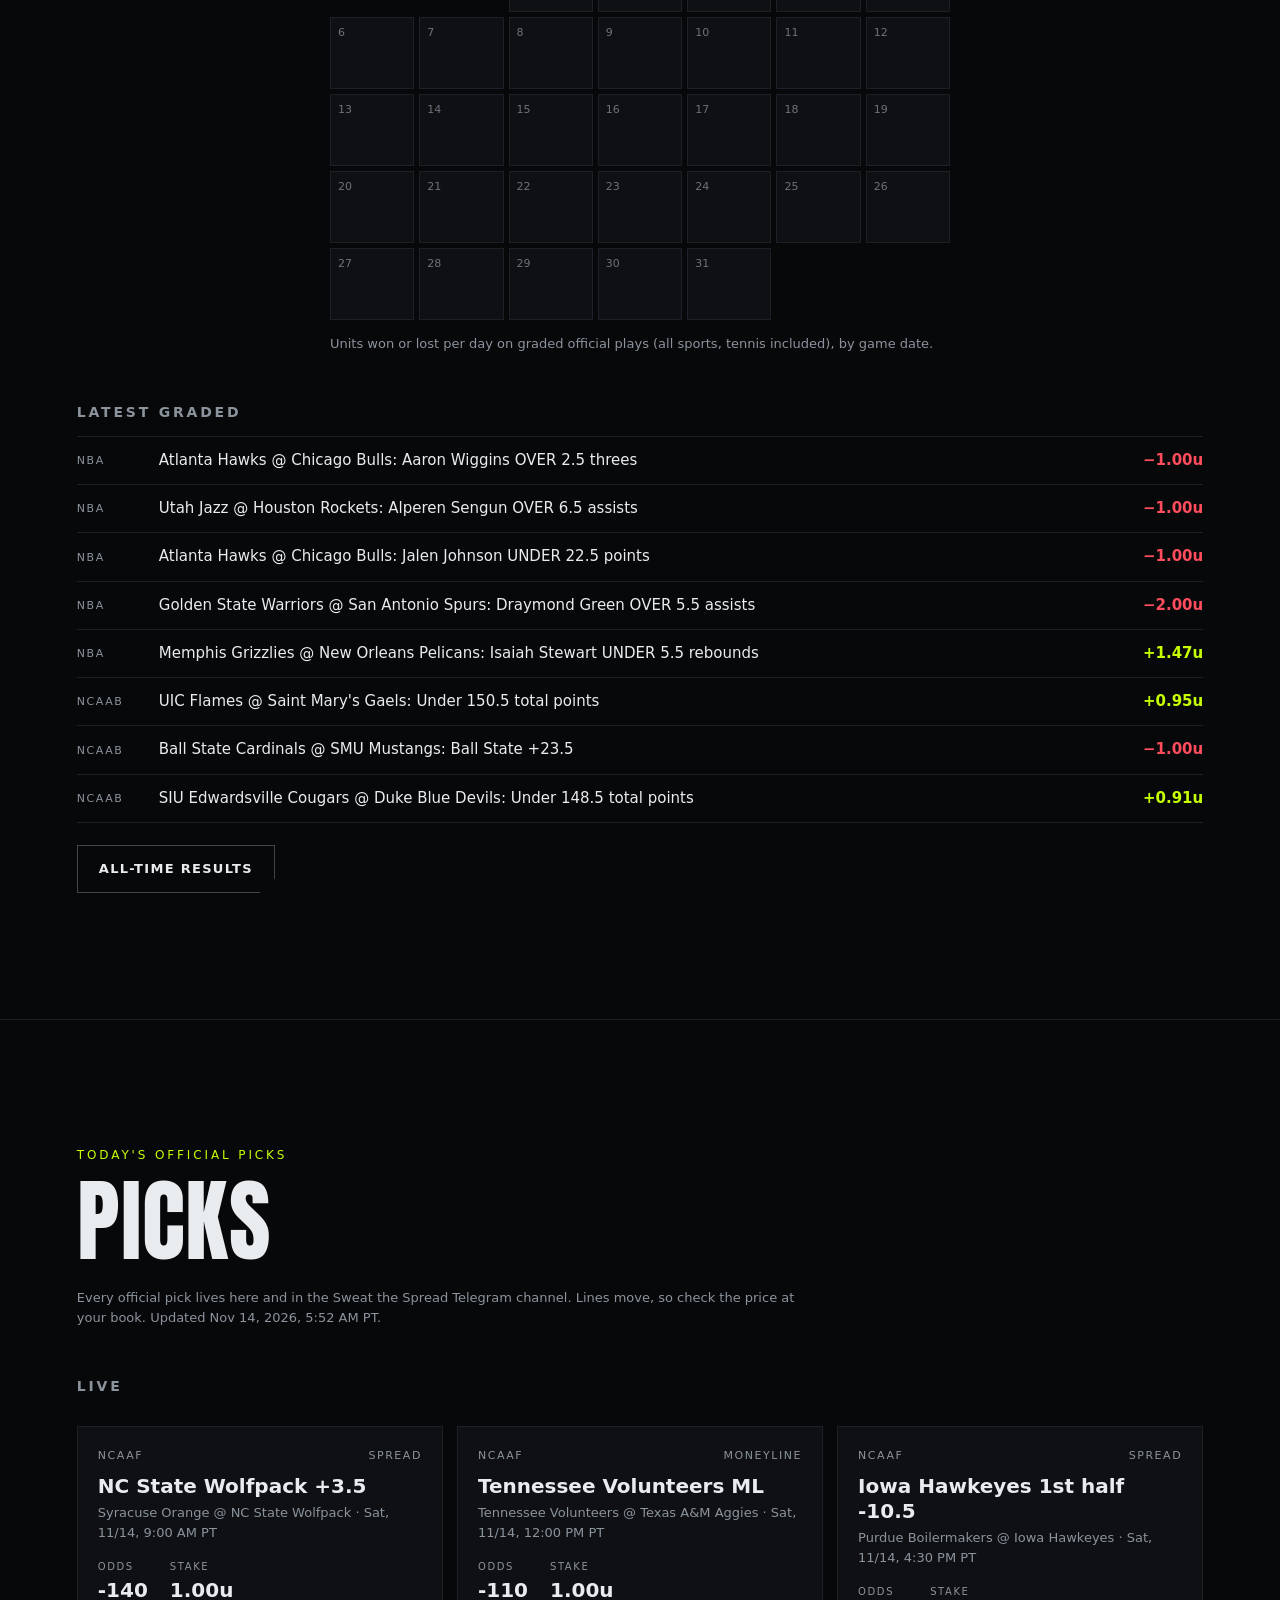
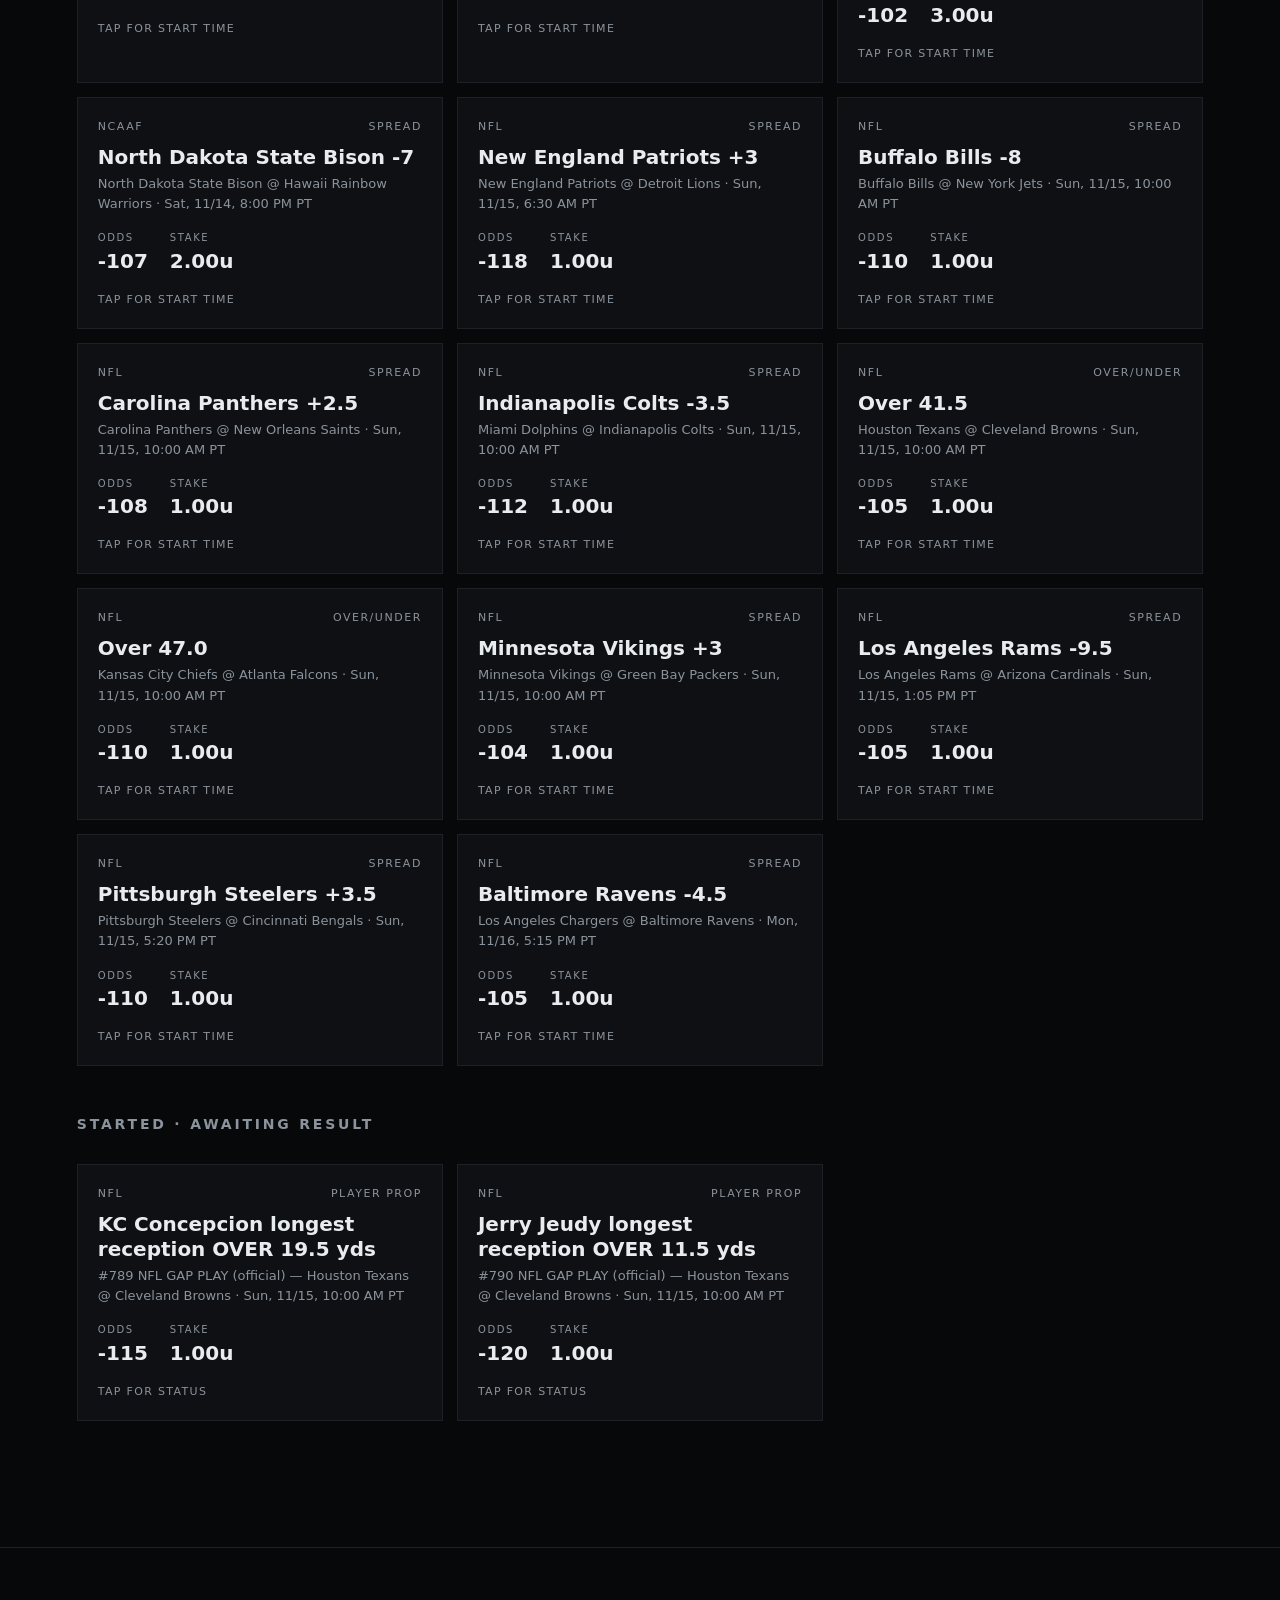
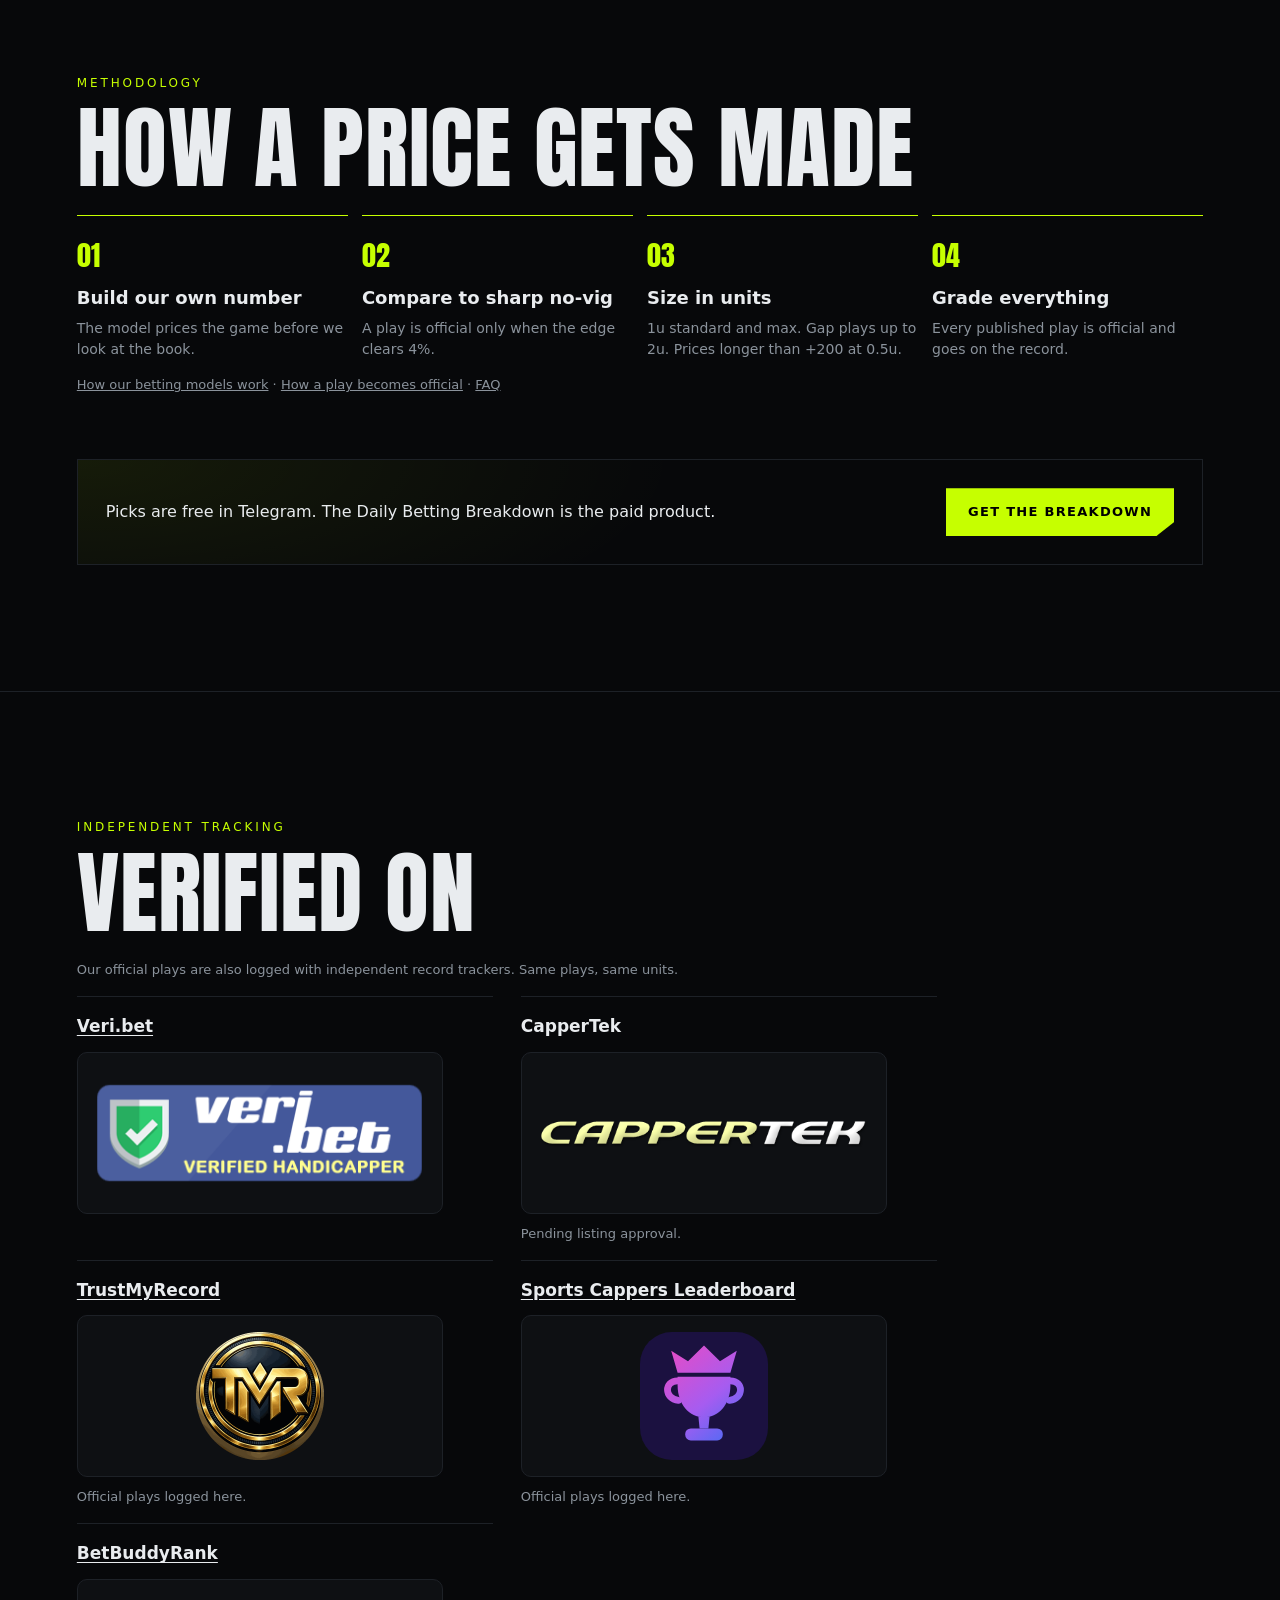
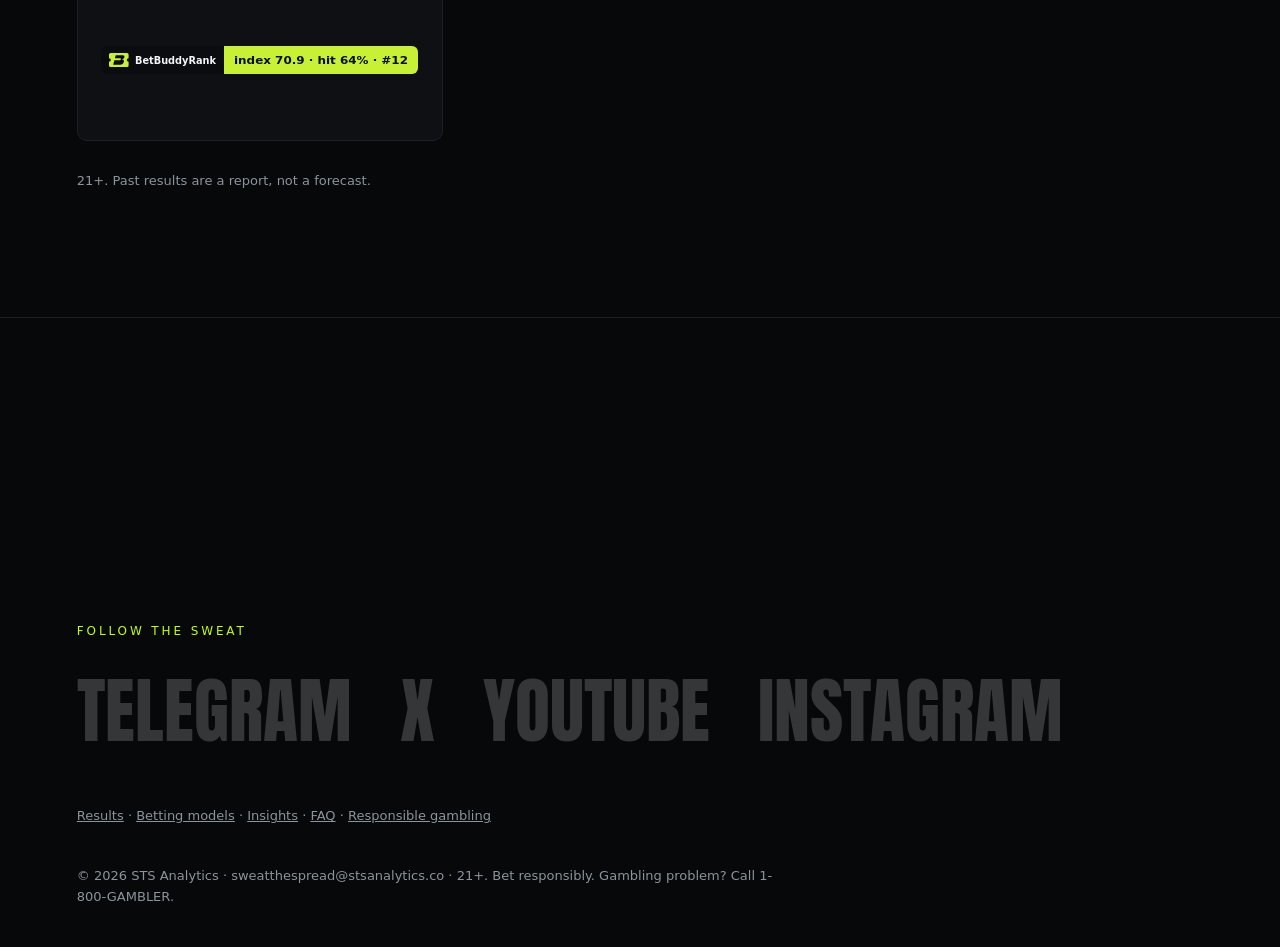
==== commit e6d5bb9b: "site update 2026-11-14_0552" ====
--- a/index.html
+++ b/index.html
@@ -24,7 +24,7 @@
 <meta name="theme-color" content="#07080a">
 <link rel="icon" href="/assets/favicon.ico">
 <link rel="preload" href="/assets/sweat_the_spread_profile.webp" as="image">
-<link rel="stylesheet" href="/style.css?v=20261114verified">
+<link rel="stylesheet" href="/style.css?v=20261114verifiedv2">
 <script type="application/ld+json">{"@context":"https://schema.org","@type":"Organization","@id":"https://stsanalytics.co/#org","name":"STS Analytics","alternateName":"Sweat the Spread","url":"https://stsanalytics.co/","logo":"https://stsanalytics.co/assets/sweat_the_spread_profile.webp","email":"sweatthespread@stsanalytics.co","sameAs":["https://x.com/SweattheSpread","https://instagram.com/sweatthespread","https://www.youtube.com/@sweatthespread","https://t.me/sweatthespread"]}</script>
 <script type="application/ld+json">{"@context":"https://schema.org","@type":"WebSite","@id":"https://stsanalytics.co/#website","name":"Sweat the Spread","alternateName":"STS Analytics","url":"https://stsanalytics.co/","publisher":{"@id":"https://stsanalytics.co/#org"},"inLanguage":"en-US"}</script>
 </head>
@@ -67,34 +67,6 @@
   <ul class="graded" id="latest"></ul>
   <p class="fine all-results"><a class="btn ghost glitch" data-text="All-time results" href="/results/">All-time results</a></p>
 
-  <div id="verified">
-    <p class="kicker">Independent tracking</p>
-    <h2 class="glitch" data-text="Verified on">Verified on</h2>
-    <p class="fine">Our official plays are also logged with independent record trackers. Same plays, same units.</p>
-    <ul class="inside">
-      <li>
-        <b><a href="https://veri.bet/sweatthespread" rel="noopener" target="_blank">Veri.bet</a></b>
-        <span>
-<!-- Start of HTML Script -->
-<p><a href="https://veri.bet/sweatthespread" target="_blank"><img border="0" src="https://veri.bet/images/verification-banner.png" width="330" height="130"></a></p>
-<!-- End of HTML Script -->
-        </span>
-      </li>
-      <li>
-        <b>CapperTek</b>
-        <span class="banner-ph">CapperTek banner goes here, after listing approval</span>
-      </li>
-      <li>
-        <b><a href="https://trustmyrecord.com/u/SweatTheSpread/" rel="noopener" target="_blank">TrustMyRecord</a></b>
-        <span>Official plays logged here.</span>
-      </li>
-      <li>
-        <b><a href="https://sportscappersleaderboard.com/cappers/sweatthespread" rel="noopener" target="_blank">Sports Cappers Leaderboard</a></b>
-        <span>Official plays logged here.</span>
-      </li>
-    </ul>
-    <p class="fine">21+. Past results are a report, not a forecast.</p>
-  </div>
 </section>
 
 <section id="picks" class="sect picks">
@@ -123,6 +95,51 @@
   <div class="cta-band reveal"><p>Picks are free in Telegram. The Daily Betting Breakdown is the paid product.</p><a class="btn glitch" data-text="Get the breakdown" href="mailto:sweatthespread@stsanalytics.co?subject=Daily%20Betting%20Breakdown">Get the breakdown</a></div>
 </section>
 
+
+<section class="sect reveal" id="verified">
+  <p class="kicker">Independent tracking</p>
+  <h2 class="glitch" data-text="Verified on">Verified on</h2>
+  <p class="fine">Our official plays are also logged with independent record trackers. Same plays, same units.</p>
+  <ul class="inside">
+    <li>
+      <b><a href="https://veri.bet/sweatthespread" rel="noopener" target="_blank">Veri.bet</a></b>
+      <a class="logo-card" href="https://veri.bet/sweatthespread" rel="noopener" target="_blank">
+        <!-- Start of HTML Script -->
+        <img border="0" src="/assets/logos/veribet-verification-banner.png" width="330" height="130" alt="Veri.bet Verified Handicapper">
+        <!-- End of HTML Script -->
+      </a>
+    </li>
+    <li>
+      <b>CapperTek</b>
+      <span class="logo-card">
+        <img src="/assets/logos/cappertek-logo.png" alt="CapperTek">
+      </span>
+      <span class="tile-note">Pending listing approval.</span>
+    </li>
+    <li>
+      <b><a href="https://trustmyrecord.com/u/SweatTheSpread/" rel="noopener" target="_blank">TrustMyRecord</a></b>
+      <a class="logo-card" href="https://trustmyrecord.com/u/SweatTheSpread/" rel="noopener" target="_blank">
+        <img src="/assets/logos/trustmyrecord-logo.png" alt="TrustMyRecord">
+      </a>
+      <span class="tile-note">Official plays logged here.</span>
+    </li>
+    <li>
+      <b><a href="https://sportscappersleaderboard.com/cappers/sweatthespread" rel="noopener" target="_blank">Sports Cappers Leaderboard</a></b>
+      <a class="logo-card" href="https://sportscappersleaderboard.com/cappers/sweatthespread" rel="noopener" target="_blank">
+        <img src="/assets/logos/scl-icon.svg" alt="Sports Cappers Leaderboard">
+      </a>
+      <span class="tile-note">Official plays logged here.</span>
+    </li>
+    <li>
+      <b><a href="https://betbuddyrank.com/c/SweattheSpread" rel="noopener" target="_blank">BetBuddyRank</a></b>
+      <a class="logo-card" href="https://betbuddyrank.com/c/SweattheSpread" rel="noopener" target="_blank">
+        <img src="/assets/logos/betbuddyrank-sweatthespread-en.svg" alt="Sweat The Spread (@SweattheSpread) on BetBuddyRank" height="28">
+      </a>
+    </li>
+  </ul>
+  <p class="fine">21+. Past results are a report, not a forecast.</p>
+</section>
+
 <footer class="foot">
   <canvas id="particles" aria-hidden="true"></canvas>
   <p class="kicker">Follow the sweat</p>
--- a/style.css
+++ b/style.css
@@ -212,10 +212,33 @@
 .lv-m.w{color:var(--mut)}
 .lv-m.w i::after{width:0;background:transparent}
 
-/* Verified on: independent record trackers, under All-time results on the homepage */
-#verified{margin-top:56px}
-#verified .inside{margin-top:8px;max-width:800px}
+/* Verified on: independent record trackers, as its own homepage section just above the footer.
+   Uniform dark logo cards. */
+#verified{margin-top:0}
+#verified .inside{margin-top:16px;max-width:860px}
 #verified .inside a{text-decoration:underline;text-underline-offset:3px}
-#verified .inside img{max-width:100%;height:auto;display:block}
-#verified .inside p{margin:8px 0 0}
-#verified .banner-ph{display:flex;align-items:center;justify-content:center;text-align:center;min-height:60px;padding:18px 14px;margin-top:8px;border:1px dashed var(--line);background:var(--bg2);color:var(--mut);font-size:14px;line-height:1.4}
+#verified .inside a.logo-card{text-decoration:none}
+#verified .logo-card{
+  display:flex;
+  align-items:center;
+  justify-content:center;
+  width:100%;
+  max-width:366px;
+  height:162px;
+  box-sizing:border-box;
+  margin-top:8px;
+  padding:16px 18px;
+  background:var(--bg2);
+  border:1px solid var(--line);
+  border-radius:10px;
+}
+#verified .logo-card img{
+  max-width:100%;
+  max-height:100%;
+  width:auto;
+  height:auto;
+  object-fit:contain;
+  display:block;
+  border:0;
+}
+#verified .tile-note{color:var(--mut);font-size:13px;margin-top:6px}
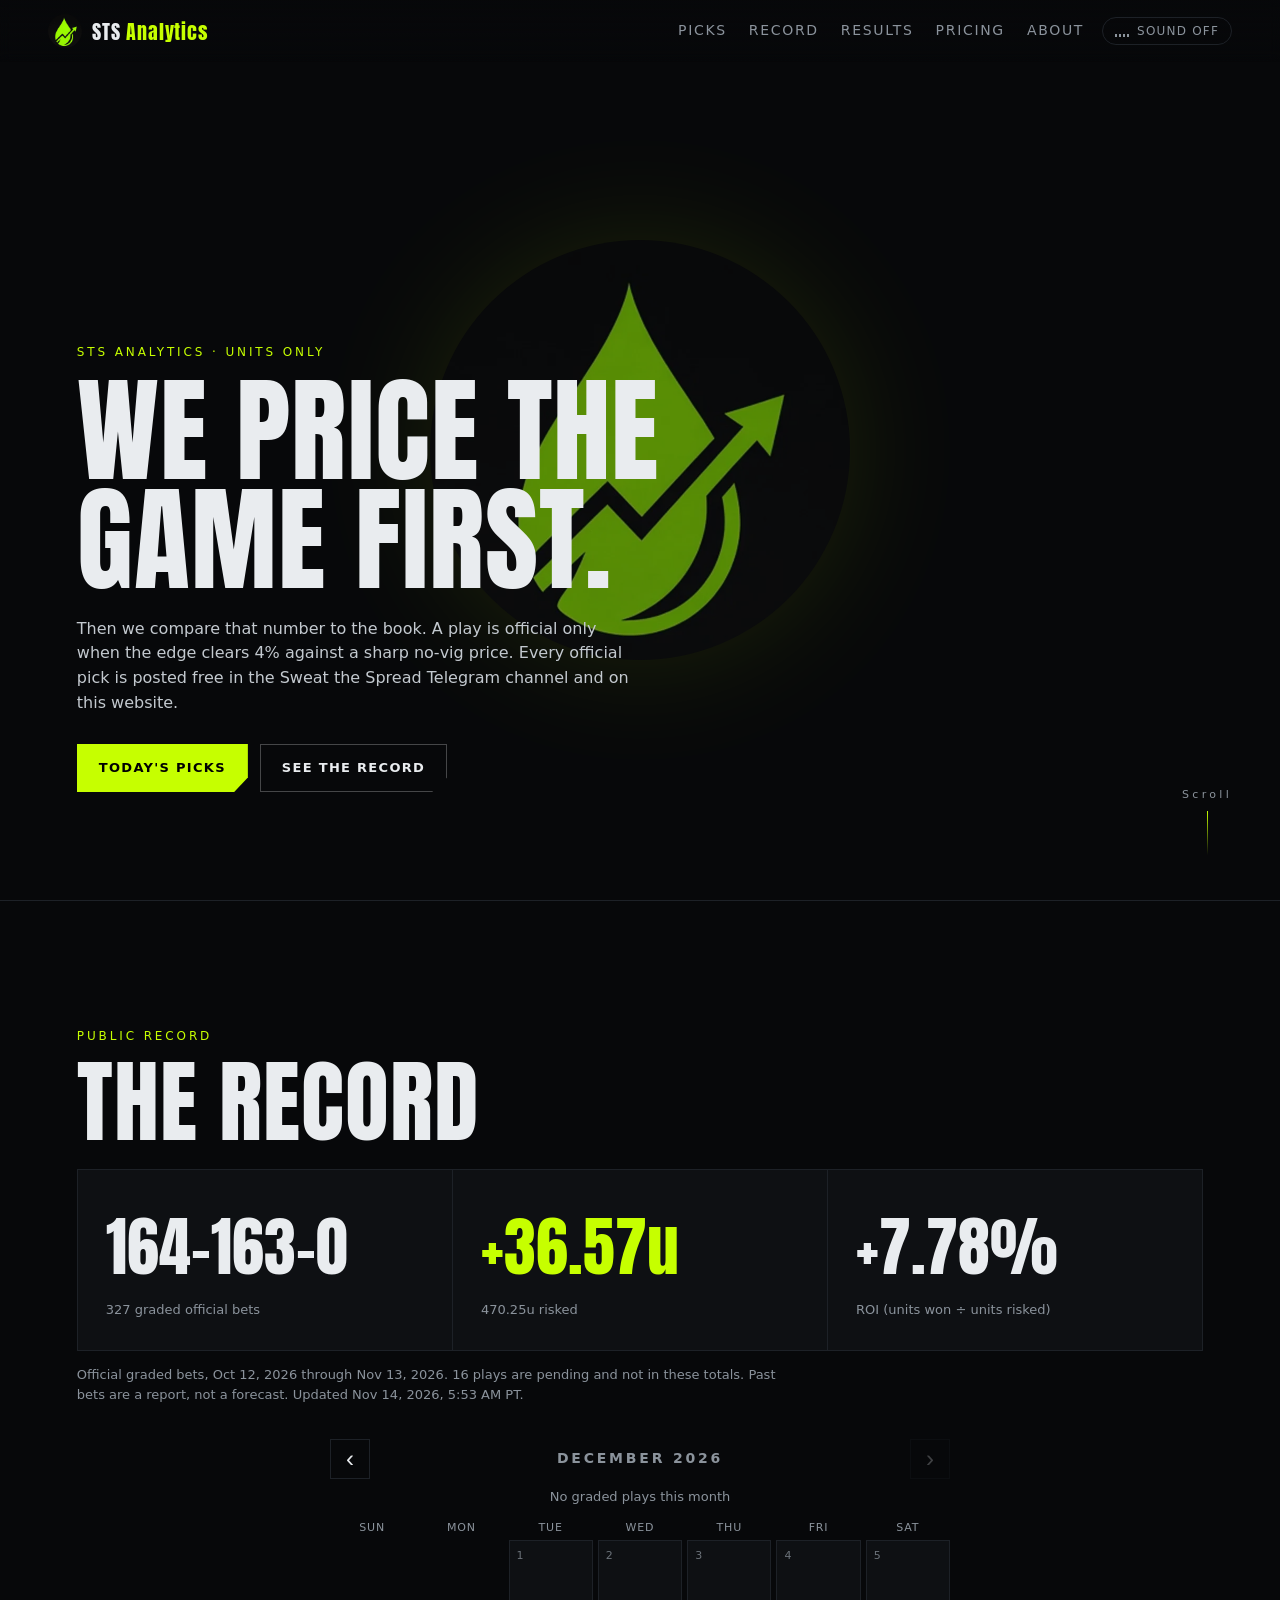
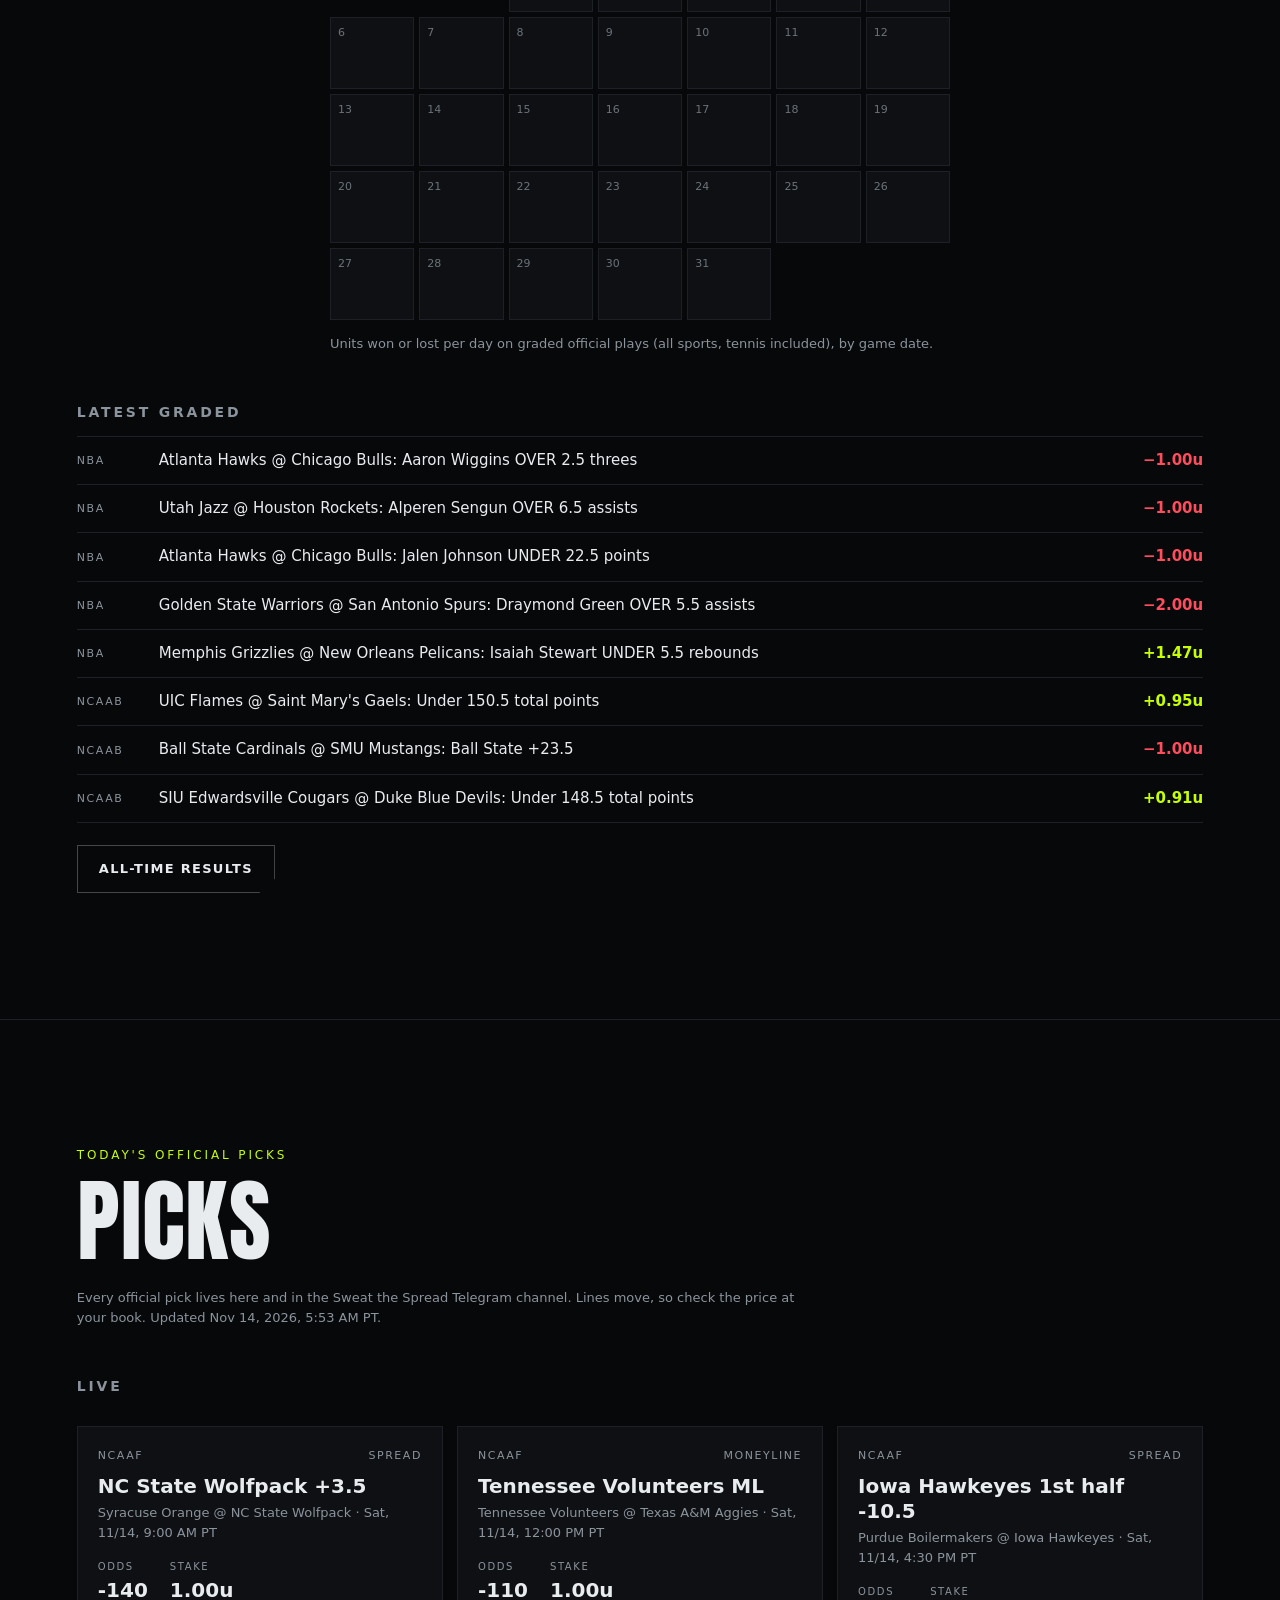
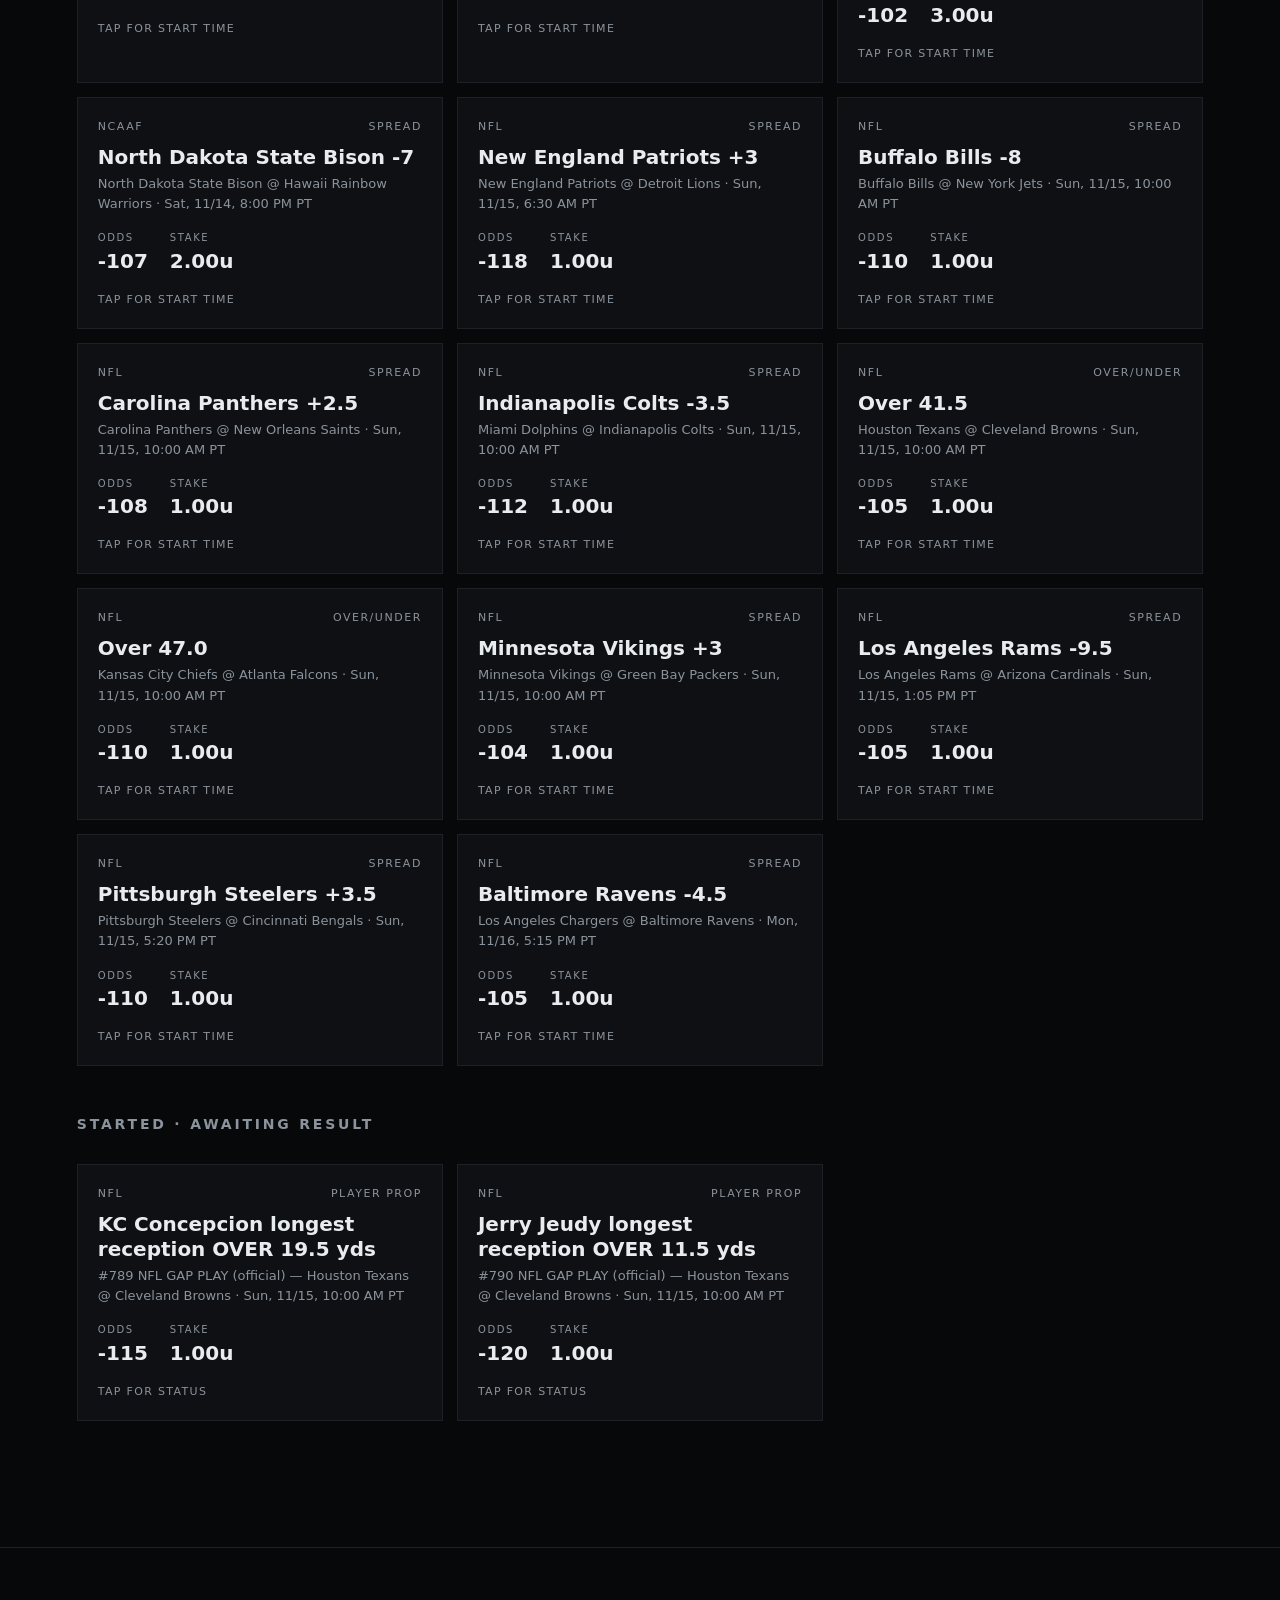
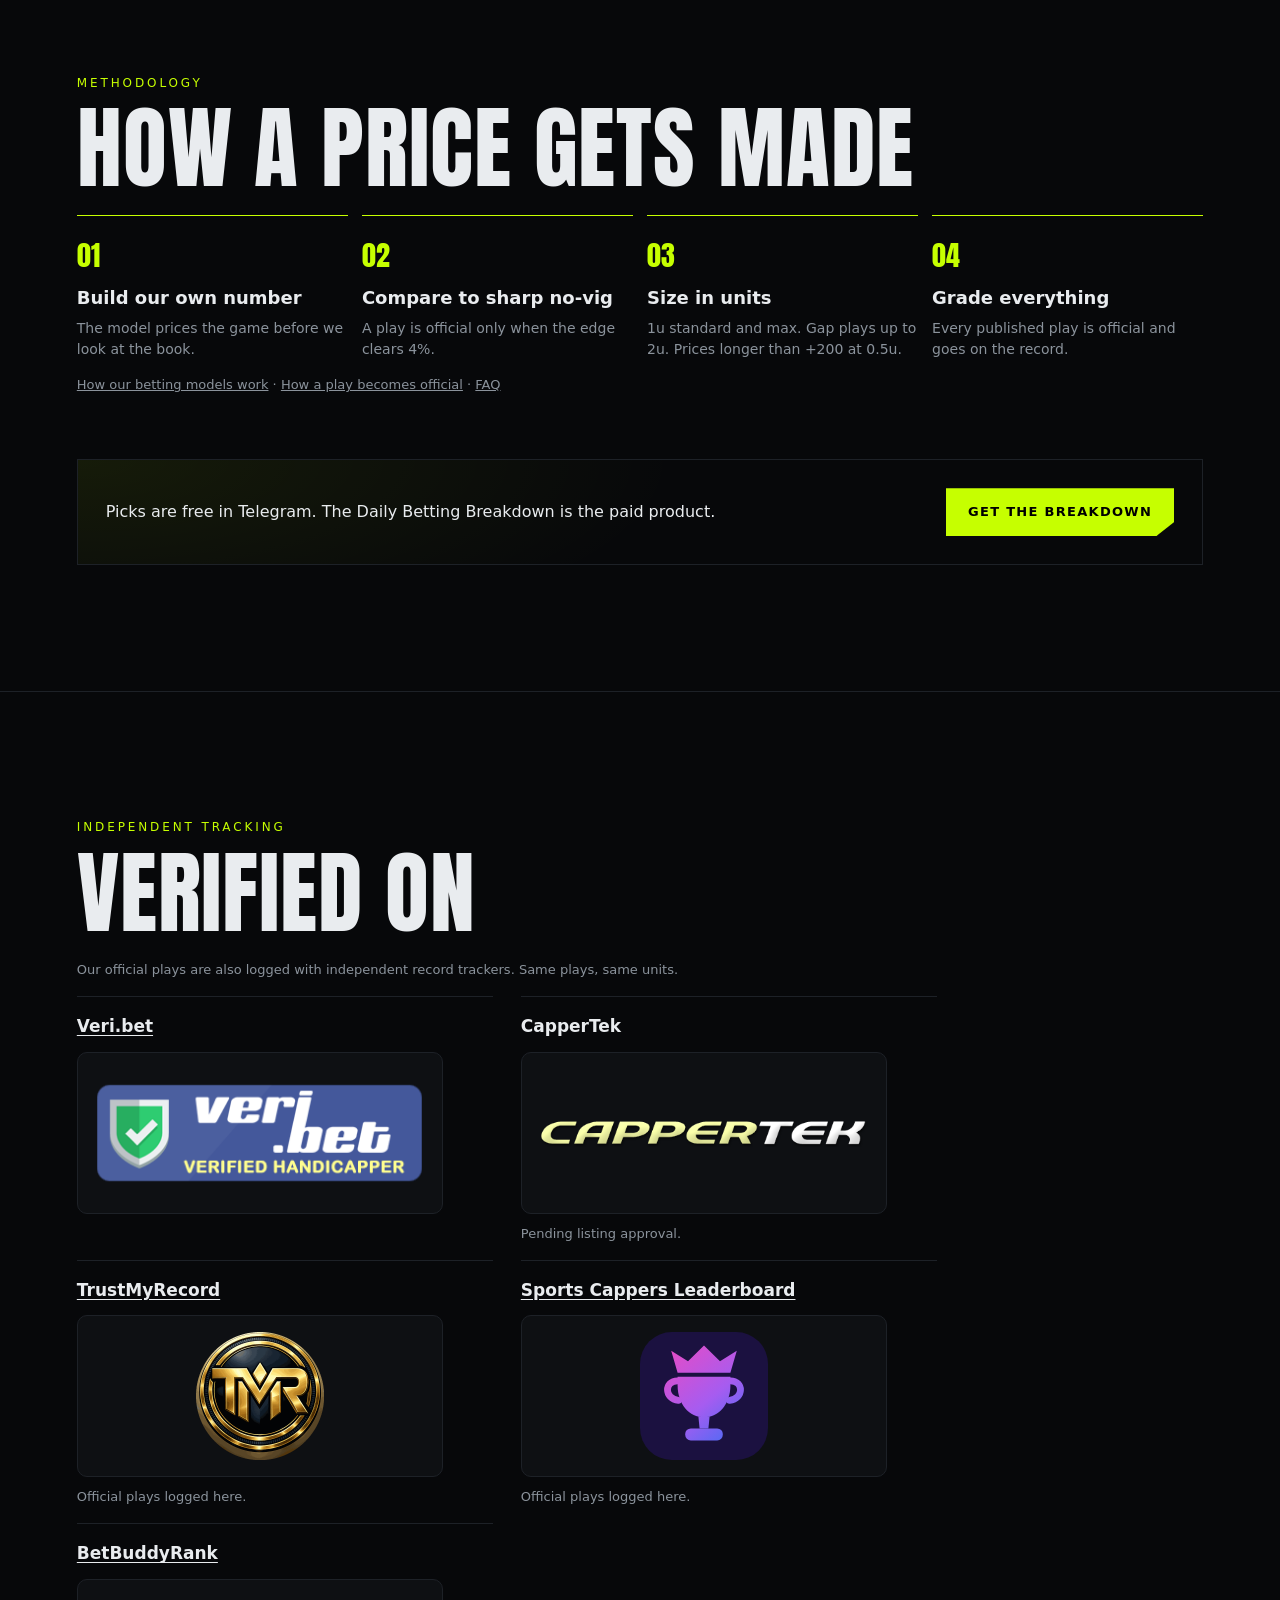
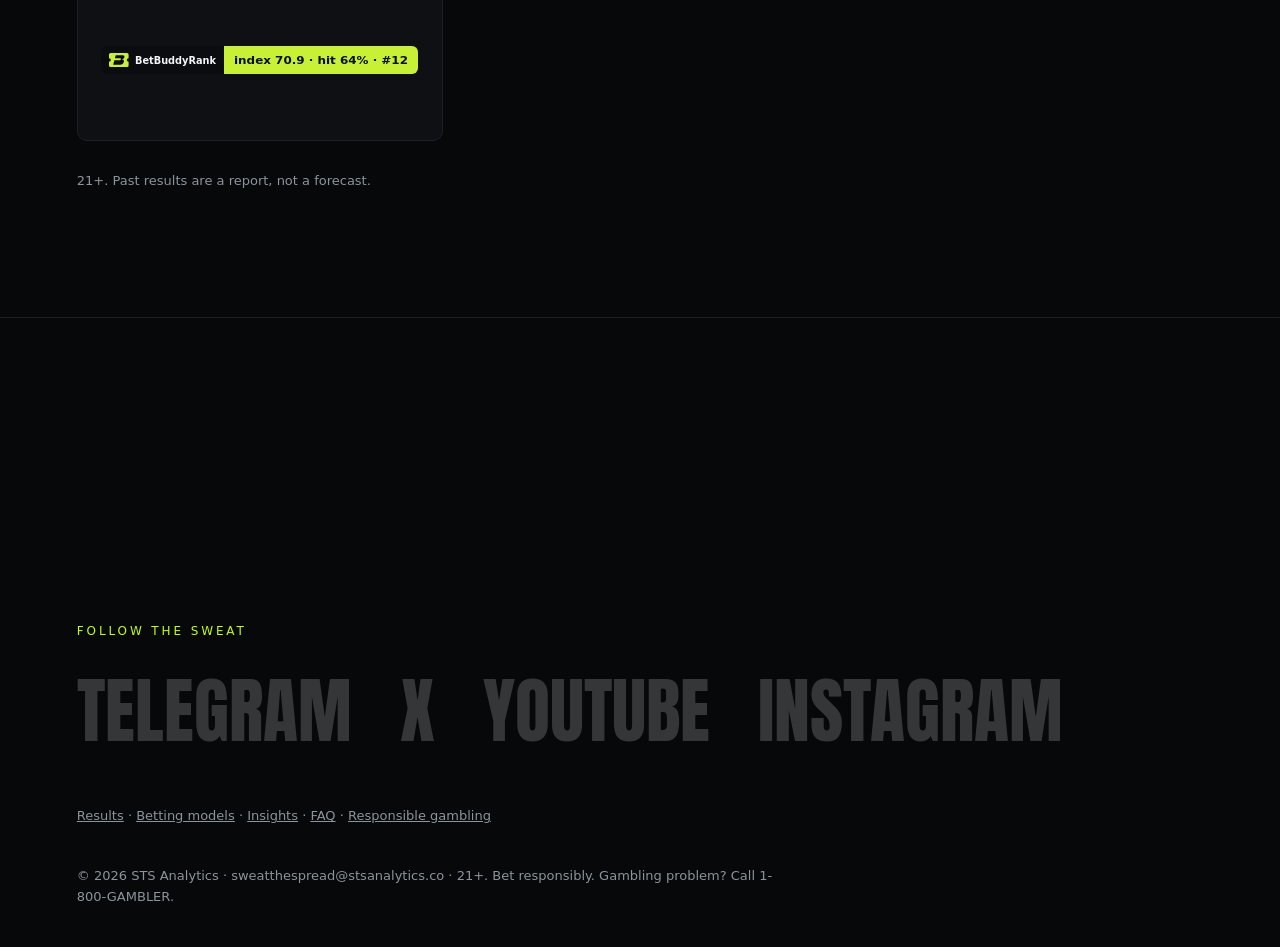
==== commit 256ebced: "site update 2026-11-14_0553" ====
--- a/index.html
+++ b/index.html
@@ -22,6 +22,7 @@
 <meta name="twitter:description" content="Sweat the Spread prices every game with its own model first. Official picks are free, posted before the game and graded in units on a public record. 21+.">
 <meta name="twitter:image" content="https://stsanalytics.co/assets/og-preview.png">
 <meta name="theme-color" content="#07080a">
+<meta name="google-site-verification" content="EW-X7vEsNP5zP8dS8mHYk5o41igE6N2vA9X7gSo0rLo" />
 <link rel="icon" href="/assets/favicon.ico">
 <link rel="preload" href="/assets/sweat_the_spread_profile.webp" as="image">
 <link rel="stylesheet" href="/style.css?v=20261114verifiedv2">
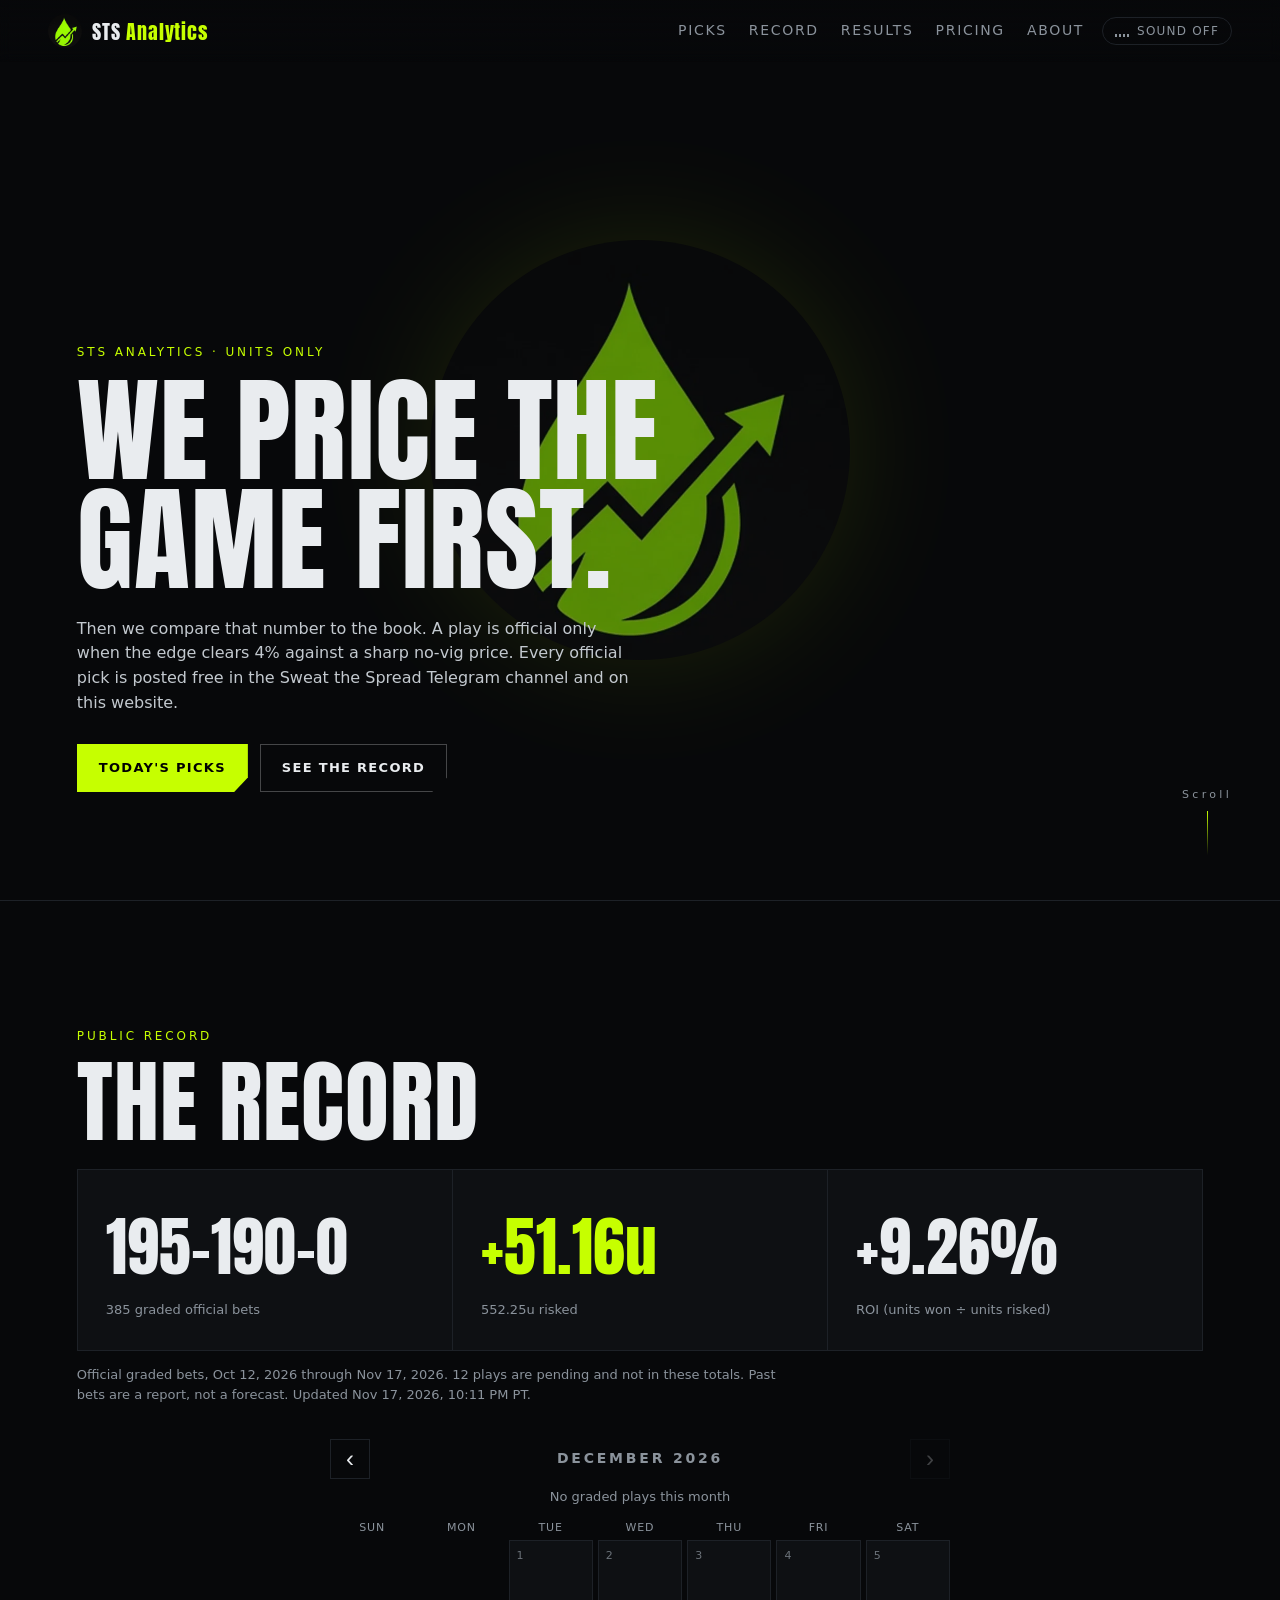
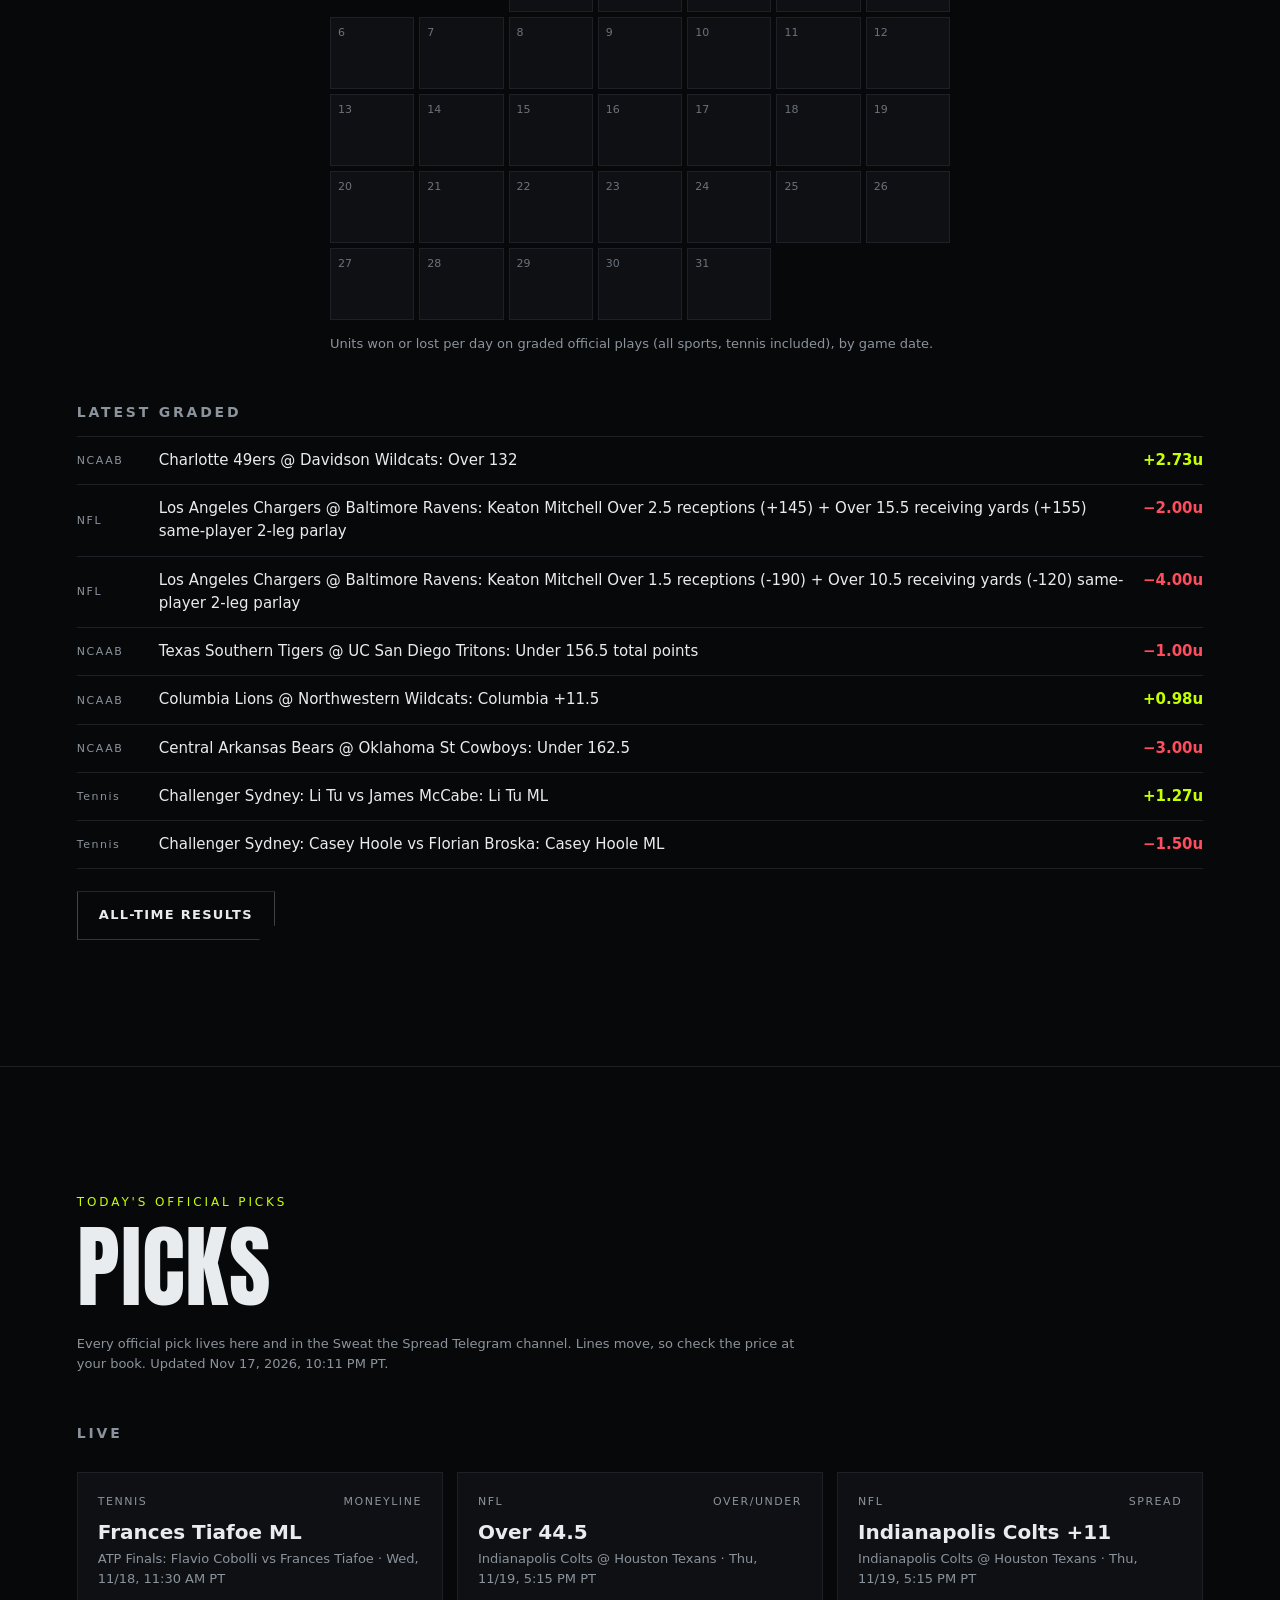
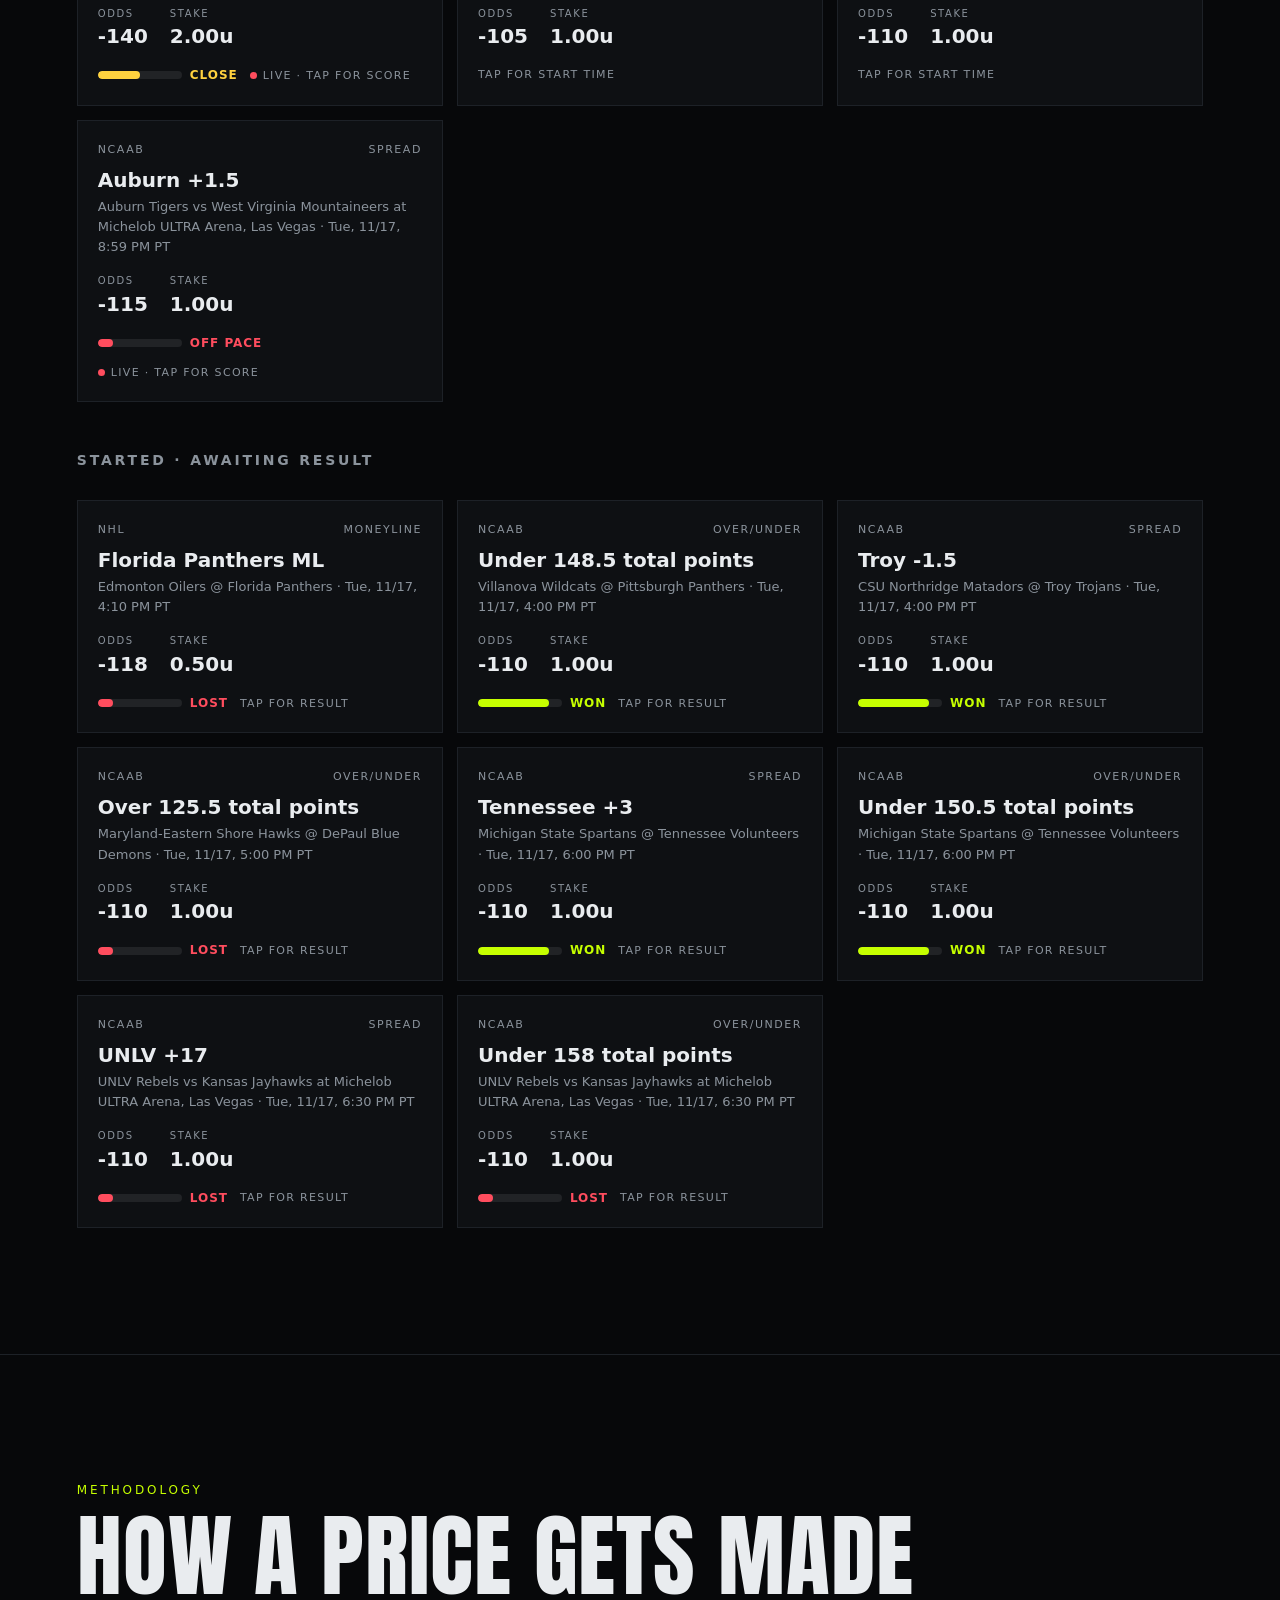
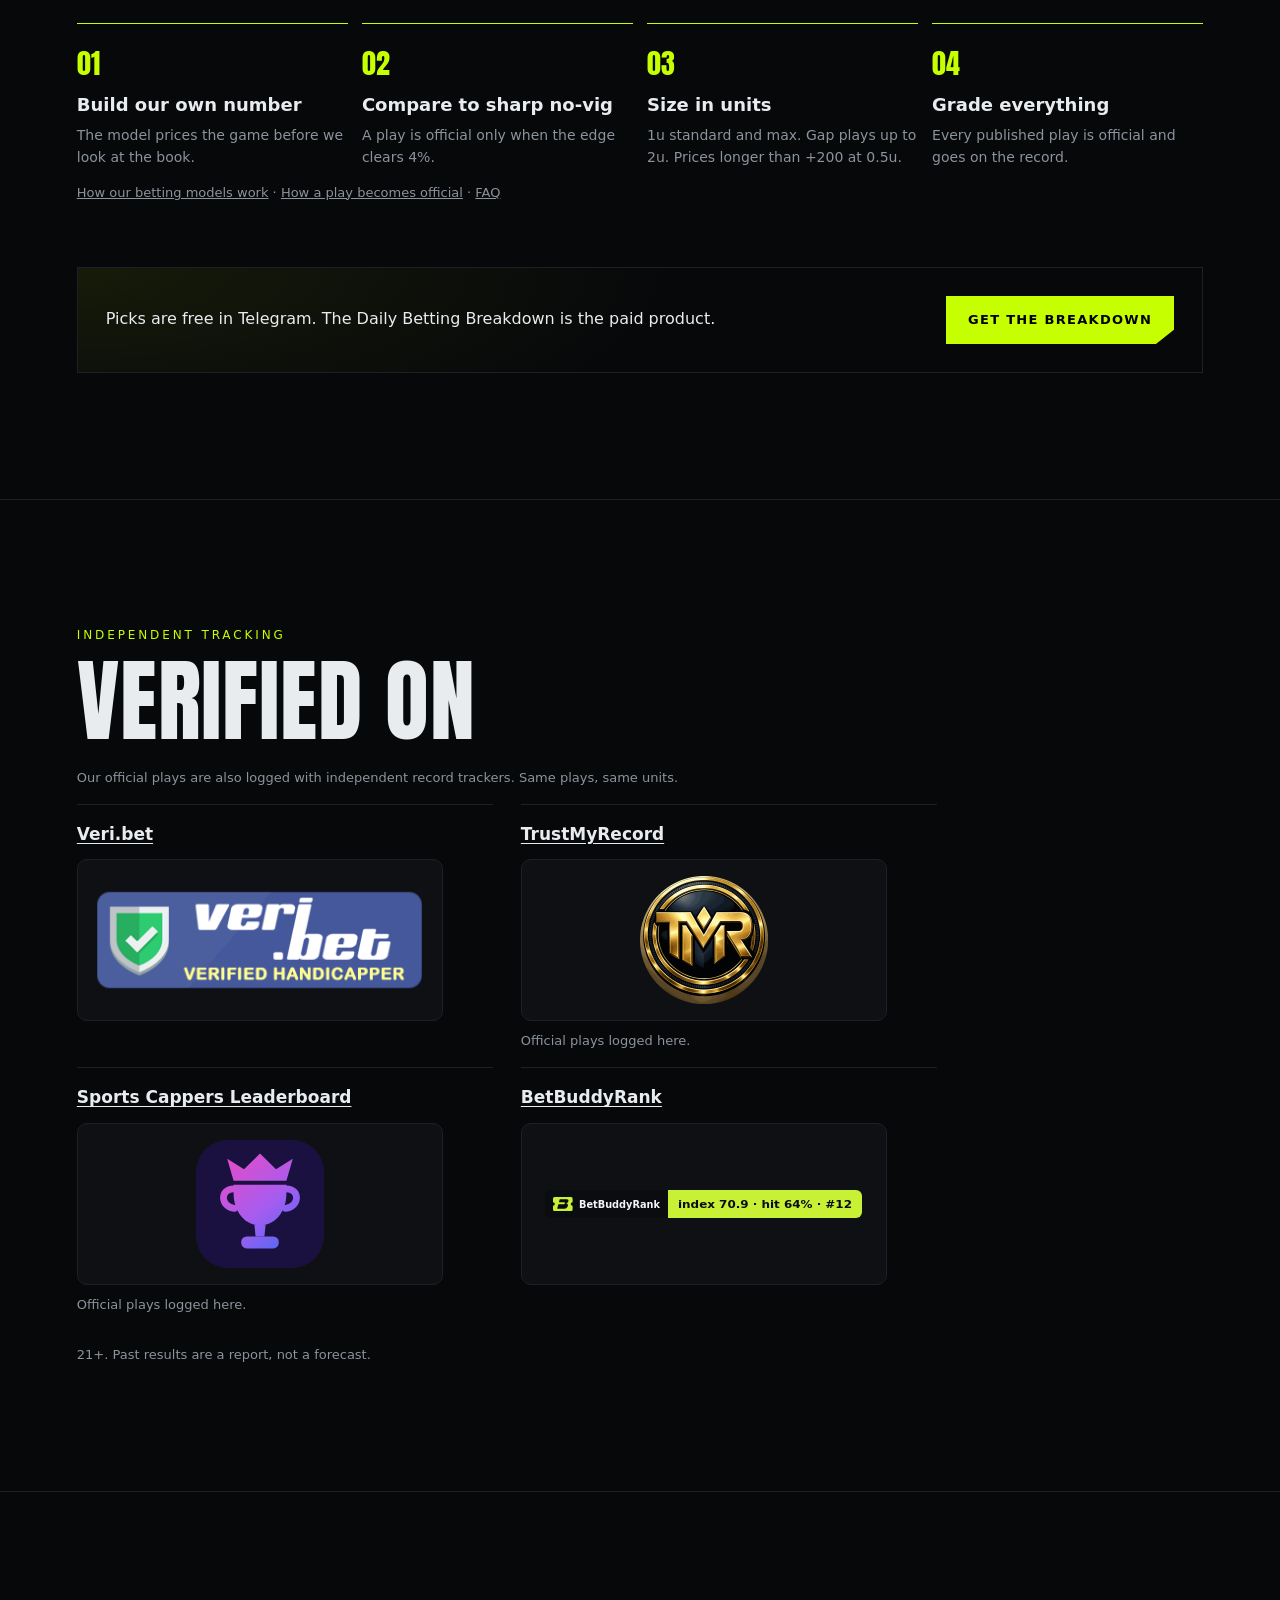
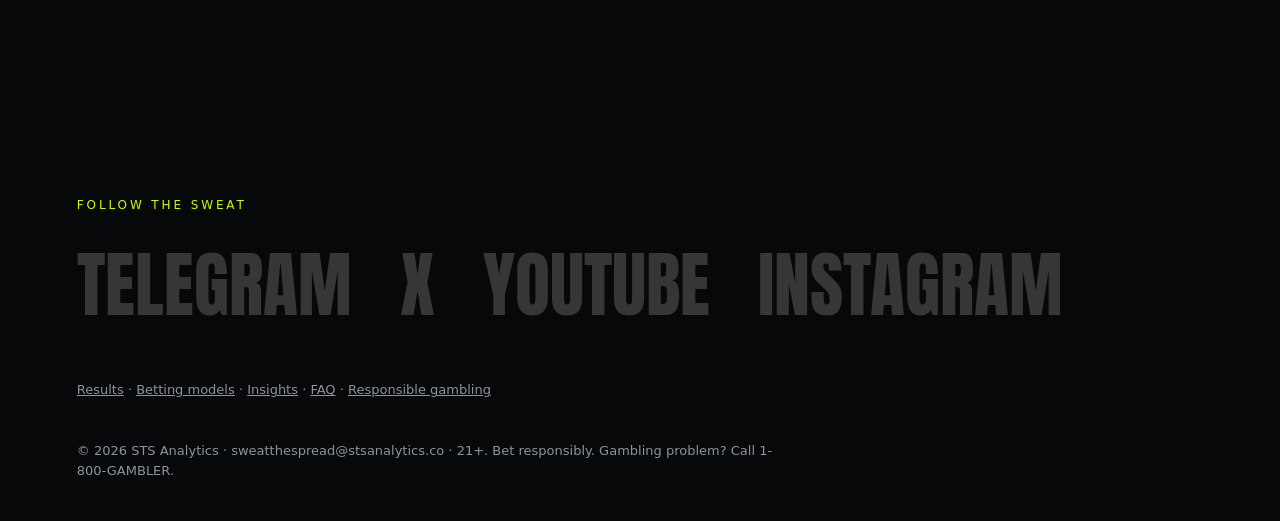
==== commit 989d2476: "site update 2026-11-17_2211" ====
--- a/index.html
+++ b/index.html
@@ -111,13 +111,6 @@
       </a>
     </li>
     <li>
-      <b>CapperTek</b>
-      <span class="logo-card">
-        <img src="/assets/logos/cappertek-logo.png" alt="CapperTek">
-      </span>
-      <span class="tile-note">Pending listing approval.</span>
-    </li>
-    <li>
       <b><a href="https://trustmyrecord.com/u/SweatTheSpread/" rel="noopener" target="_blank">TrustMyRecord</a></b>
       <a class="logo-card" href="https://trustmyrecord.com/u/SweatTheSpread/" rel="noopener" target="_blank">
         <img src="/assets/logos/trustmyrecord-logo.png" alt="TrustMyRecord">
